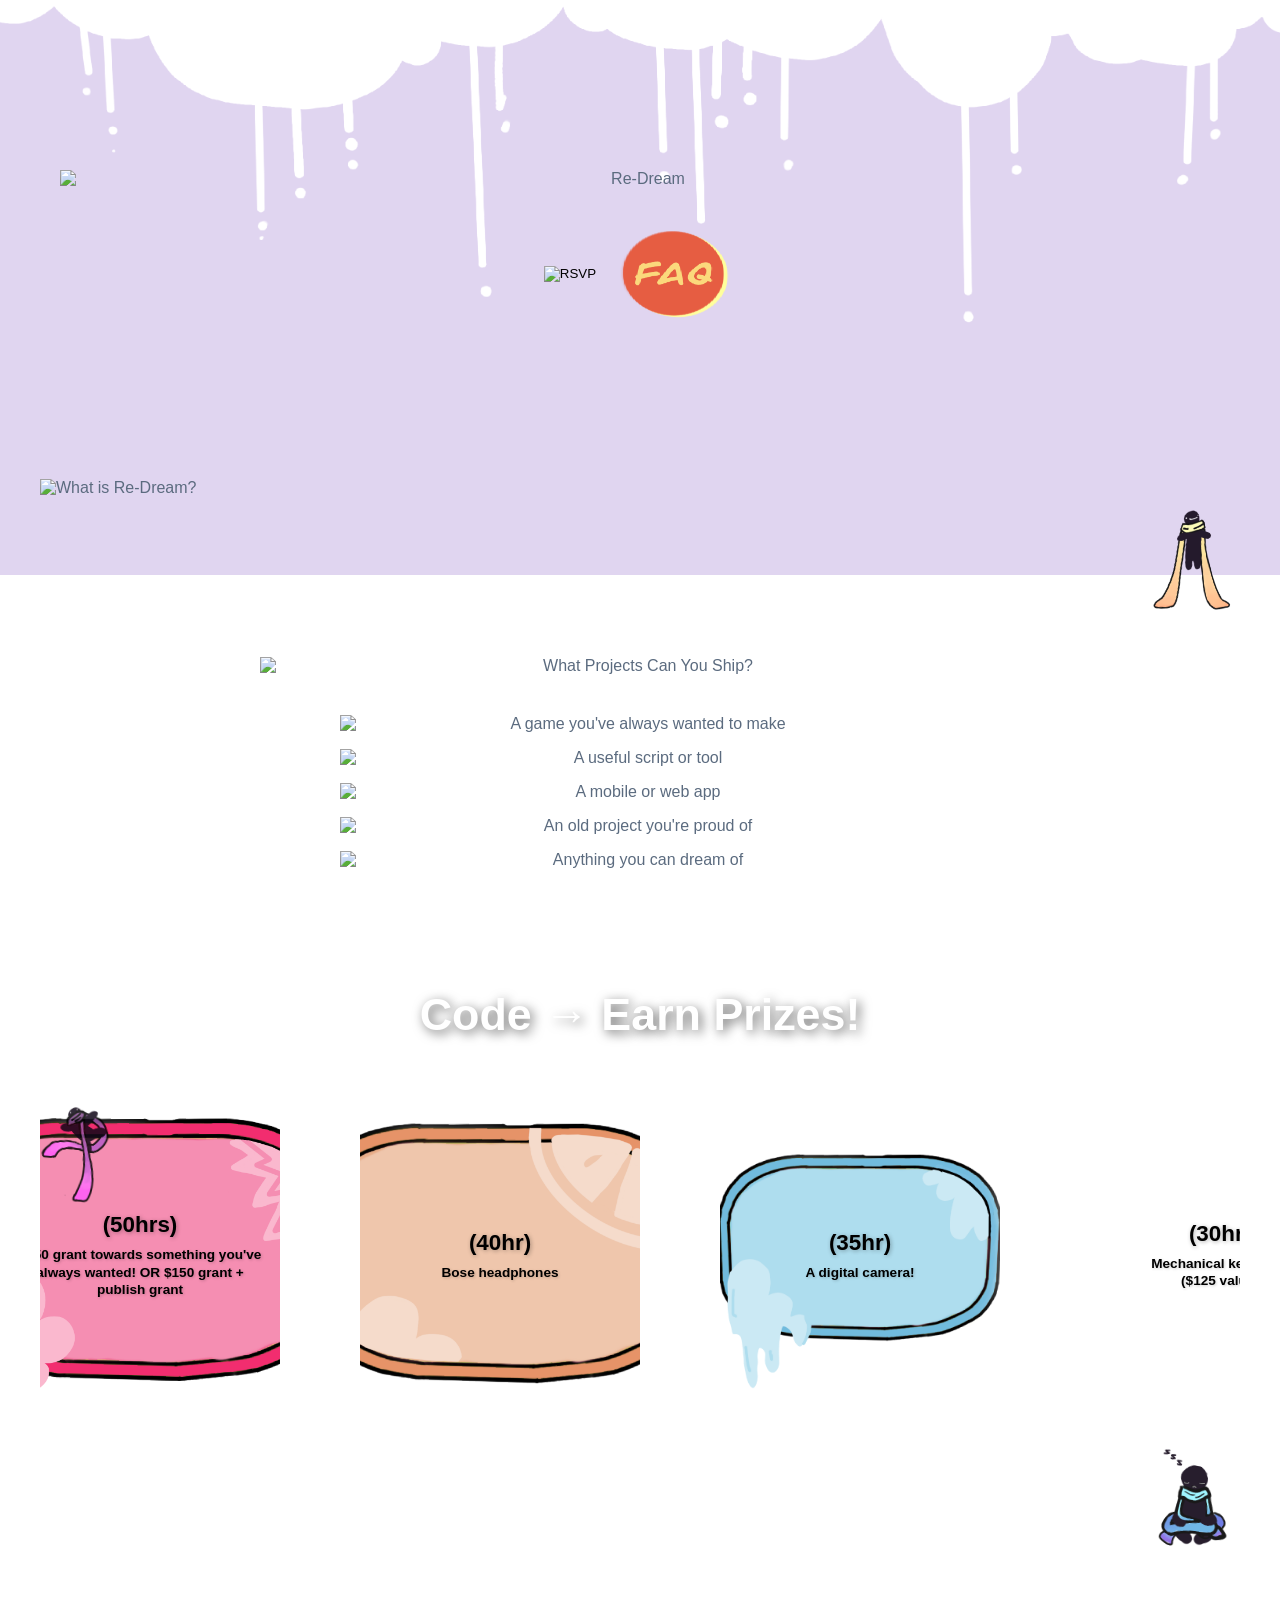
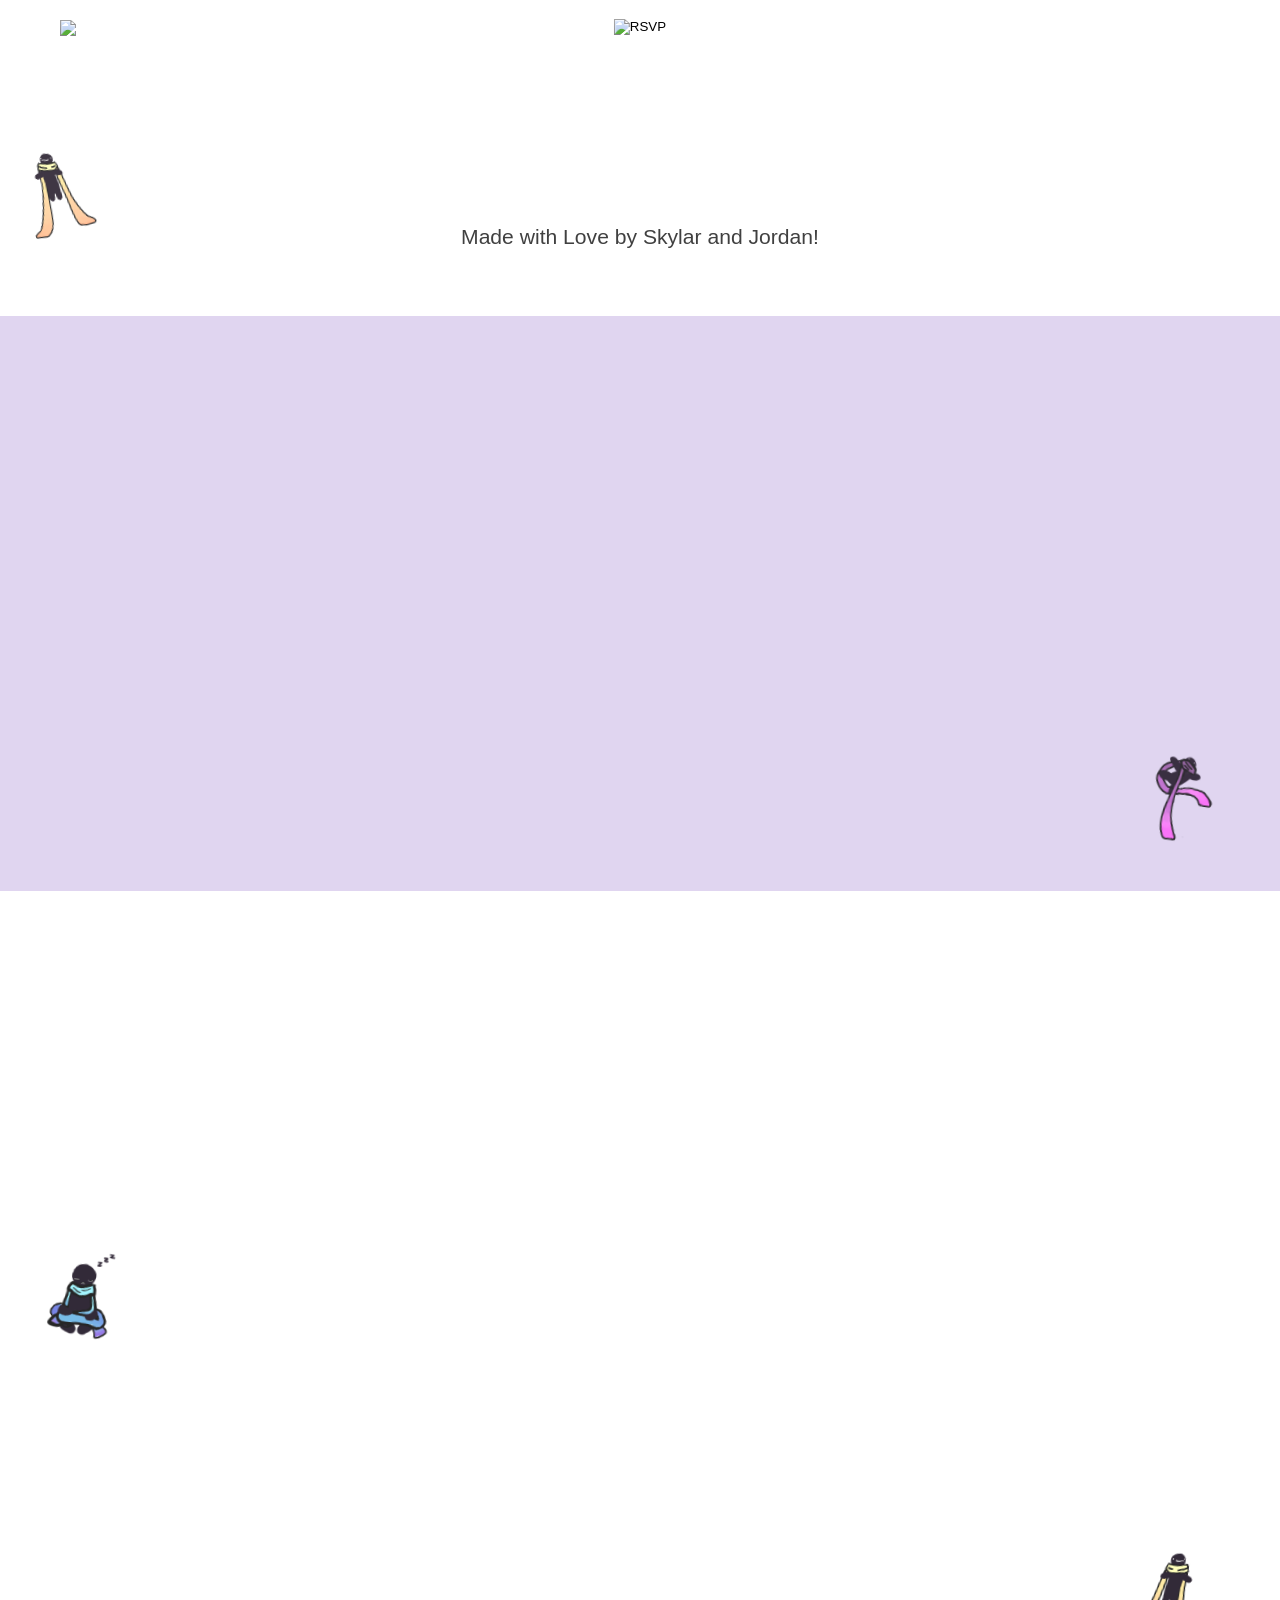
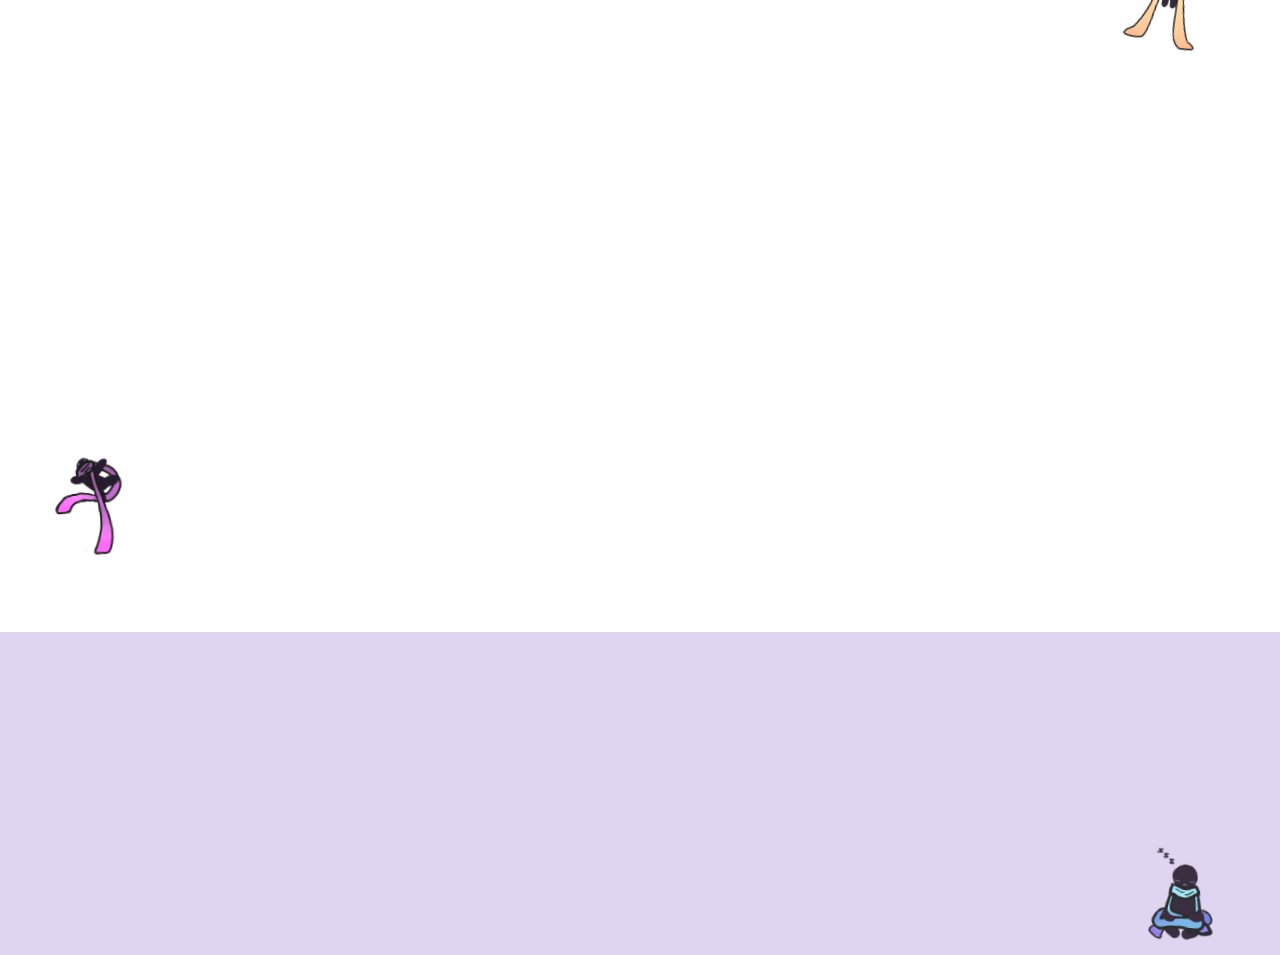
==== index.html @ 651f2287 "final changes" ====
<!DOCTYPE html>
<html lang="en">
<head>
    <meta charset="UTF-8">
    <meta name="viewport" content="width=device-width, initial-scale=1.0">
    <title>Re-Dream - Ship Your Passion Projects</title>
    <link rel="stylesheet" href="style.css">
</head>
<body>
    <!-- Header -->
    <header class="top-header">
        <div class="header-content">
        </div>
    </header>

    <div class="content">
        <!-- Decorative Bobs -->
        <img src="bob1.png" alt="" class="bob-decoration bob-1a">
        <img src="bob1.png" alt="" class="bob-decoration bob-1b">
        <img src="bob1.png" alt="" class="bob-decoration bob-1c">
        <img src="bob2.png" alt="" class="bob-decoration bob-2a">
        <img src="bob2.png" alt="" class="bob-decoration bob-2b">
        <img src="bob2.png" alt="" class="bob-decoration bob-2c">
        <img src="bob3.png" alt="" class="bob-decoration bob-3a">
        <img src="bob3.png" alt="" class="bob-decoration bob-3b">
        <img src="bob3.png" alt="" class="bob-decoration bob-3c">
        <!-- Hero Section -->
        <section class="hero">
            <img src="Logo.png" alt="Re-Dream" class="hero-logo reveal">
            <div class="button-group reveal reveal-delay-2">
                <button class="img-btn rsvp-button"><img src="RSVP.png" alt="RSVP"></button>
                <button class="img-btn faq-button"><img src="faq.png" alt="FAQ"></button>
            </div>
        </section>


        
        <!-- About Section -->
        <section class="about">
            <img src="hourMsg.png" alt="What is Re-Dream?" class="hour-msg reveal">
        </section>
        
        <!-- Projects Section -->
        <section class="projects-section">
            <img src="shipMsg.png" alt="What Projects Can You Ship?" class="ship-msg reveal">
            <div class="projects-buttons">
                <img src="button1.png" alt="A game you've always wanted to make" class="project-btn reveal reveal-delay-1">
                <img src="button2.png" alt="A useful script or tool" class="project-btn reveal reveal-delay-2">
                <img src="button4.png" alt="A mobile or web app" class="project-btn reveal reveal-delay-3">
                <img src="button3.png" alt="An old project you're proud of" class="project-btn reveal reveal-delay-4">
                <img src="button5.png" alt="Anything you can dream of" class="project-btn reveal reveal-delay-5">
            </div>
        </section>
        
        <!-- Scrolling Rewards Section with Background -->
        <section class="rewards-scroll-section">
            <h2 class="rewards-title reveal">Code → Earn Prizes!</h2>
            <div class="scrolling-marquee">
                <div class="marquee-track">
                    <!-- var1 - Purple/Blue -->
                    <div class="cloud-item var1">
                        <img src="var 1.png" alt="Prize" class="prize-image">
                        <div class="cloud-container">
                            <h4>(50hrs)</h4>
                            <p>$250 grant towards something you've always wanted! OR $150 grant + publish grant</p>
                        </div>
                    </div>
                    <!-- var2 - Pink -->
                    <div class="cloud-item var2">
                        <img src="var 2.png" alt="Prize" class="prize-image">
                        <div class="cloud-container">
                            <h4>(40hr)</h4>
                            <p>Bose headphones</p>
                        </div>
                    </div>
                    <!-- var3 - Orange/Yellow -->
                    <div class="cloud-item var3">
                        <img src="var 3.png" alt="Prize" class="prize-image">
                        <div class="cloud-container">
                            <h4>(35hr)</h4>
                            <p>A digital camera!</p>
                        </div>
                    </div>
                    <!-- var1 -->
                    <div class="cloud-item var4">
                        <img src="var 1.png" alt="Prize" class="prize-image">
                        <div class="cloud-container">
                            <h4>(30hr)</h4>
                            <p>Mechanical keyboard<br>($125 value)</p>
                        </div>
                    </div>
                    <!-- var2 -->
                    <div class="cloud-item var1">
                        <img src="var 2.png" alt="Prize" class="prize-image">
                        <div class="cloud-container">
                            <h4>(30hr)</h4>
                            <p>Large microphone</p>
                        </div>
                    </div>
                    <!-- var3 -->
                    <div class="cloud-item var2">
                        <img src="var 3.png" alt="Prize" class="prize-image">
                        <div class="cloud-container">
                            <h4>(25hrs)</h4>
                            <p>Publish grant OR<br>$100 grant</p>
                        </div>
                    </div>
                    <!-- var1 -->
                    <div class="cloud-item var3">
                        <img src="var 1.png" alt="Prize" class="prize-image">
                        <div class="cloud-container">
                            <h4>(15hr)</h4>
                            <p>Nothing CMF earbuds</p>
                        </div>
                    </div>
                    <!-- var2 -->
                    <div class="cloud-item var4">
                        <img src="var 2.png" alt="Prize" class="prize-image">
                        <div class="cloud-container">
                            <h4>(10hrs)</h4>
                            <p>Hidden microphones</p>
                        </div>
                    </div>
                    <!-- var3 -->
                    <div class="cloud-item var1">
                        <img src="var 3.png" alt="Prize" class="prize-image">
                        <div class="cloud-container">
                            <h4>(10hrs)</h4>
                            <p>Blahaj!</p>
                        </div>
                    </div>
                    <!-- var1 -->
                    <div class="cloud-item var2">
                        <img src="var 1.png" alt="Prize" class="prize-image">
                        <div class="cloud-container">
                            <h4>(5hrs)</h4>
                            <p>Domain to host<br>your project</p>
                        </div>
                    </div>
                    <!-- var2 -->
                    <div class="cloud-item var3">
                        <img src="var 2.png" alt="Prize" class="prize-image">
                        <div class="cloud-container">
                            <h4>(2hrs)</h4>
                            <p>A sticker sheet!</p>
                        </div>
                    </div>

                    <!-- Repetition for seamless loop -->
                    <div class="cloud-item var1">
                        <img src="var 1.png" alt="Prize" class="prize-image">
                        <div class="cloud-container">
                            <h4>(50hrs)</h4>
                            <p>$250 grant towards something you've always wanted! OR $150 grant + publish grant</p>
                        </div>
                    </div>
                    <div class="cloud-item var2">
                        <img src="var 2.png" alt="Prize" class="prize-image">
                        <div class="cloud-container">
                            <h4>(40hr)</h4>
                            <p>Bose headphones</p>
                        </div>
                    </div>
                    <div class="cloud-item var3">
                        <img src="var 3.png" alt="Prize" class="prize-image">
                        <div class="cloud-container">
                            <h4>(35hr)</h4>
                            <p>A digital camera!</p>
                        </div>
                    </div>
                    <div class="cloud-item var4">
                        <img src="var 1.png" alt="Prize" class="prize-image">
                        <div class="cloud-container">
                            <h4>(30hr)</h4>
                            <p>Mechanical keyboard<br>($125 value)</p>
                        </div>
                    </div>
                    <div class="cloud-item var1">
                        <img src="var 2.png" alt="Prize" class="prize-image">
                        <div class="cloud-container">
                            <h4>(30hr)</h4>
                            <p>Large microphone</p>
                        </div>
                    </div>
                    <div class="cloud-item var2">
                        <img src="var 3.png" alt="Prize" class="prize-image">
                        <div class="cloud-container">
                            <h4>(25hrs)</h4>
                            <p>Publish grant OR<br>$100 grant</p>
                        </div>
                    </div>
                    <div class="cloud-item var3">
                        <img src="var 1.png" alt="Prize" class="prize-image">
                        <div class="cloud-container">
                            <h4>(15hr)</h4>
                            <p>Nothing CMF earbuds</p>
                        </div>
                    </div>
                    <div class="cloud-item var4">
                        <img src="var 2.png" alt="Prize" class="prize-image">
                        <div class="cloud-container">
                            <h4>(10hrs)</h4>
                            <p>Hidden microphones</p>
                        </div>
                    </div>
                    <div class="cloud-item var1">
                        <img src="var 3.png" alt="Prize" class="prize-image">
                        <div class="cloud-container">
                            <h4>(10hrs)</h4>
                            <p>Blahaj!</p>
                        </div>
                    </div>
                    <div class="cloud-item var2">
                        <img src="var 1.png" alt="Prize" class="prize-image">
                        <div class="cloud-container">
                            <h4>(5hrs)</h4>
                            <p>Domain to host<br>your project</p>
                        </div>
                    </div>
                    <div class="cloud-item var3">
                        <img src="var 2.png" alt="Prize" class="prize-image">
                        <div class="cloud-container">
                            <h4>(2hrs)</h4>
                            <p>A sticker sheet!</p>
                        </div>
                    </div>
                </div>
            </div>
        </section>
        
        <!-- CTA Section -->
        <section class="cta">
            <div class="cta-wrapper reveal">
                <img src="CTA.png" alt="Call to Action" class="cta-image">
                <button class="img-btn cta-rsvp-button"><img src="RSVP.png" alt="RSVP"></button>
            </div>
        </section>
    </div>
    <footer class="reveal">
        <p>Made with Love by Skylar and Jordan! </p>
    </footer>
<script>
    // Scroll reveal
    const observer = new IntersectionObserver((entries) => {
        entries.forEach(entry => {
            if (entry.isIntersecting) {
                entry.target.classList.add('visible');
                observer.unobserve(entry.target);
            }
        });
    }, { threshold: 0.15 });

    document.querySelectorAll('.reveal').forEach(el => observer.observe(el));
</script>
</body>
</html></content>
---- style.css ----
* {
    margin: 0;
    padding: 0;
    box-sizing: border-box;
}

body {
    font-family: 'Segoe UI', Tahoma, Geneva, Verdana, sans-serif;
    color: #5b6b7f;
    overflow-x: hidden;
    background: linear-gradient(to bottom, rgba(224, 213, 240, 1) 0%, rgba(224, 213, 240, 1) 30%, transparent 00%), url('bgg.png');
    background-size: 30% auto, cover;
    background-position: top, center;
    background-attachment: scroll, scroll;
    background-blend-mode: multiply;
}

/* Diamond pattern background */
@keyframes scrollTopRight {
    0% {
        background-position: 0 0;
    }
    100% {
        background-position: 70px -70px;
    }
}

body::before {
    content: '';
    position: fixed;
    top: 0;
    left: 0;
    right: 0;
    bottom: 0;
    background-size: 70px 70px;
    background-position: 0 0;
    animation: scrollTopRight 8s linear infinite;
    pointer-events: none;
    z-index: 0;
}

.content {
    position: relative;
    z-index: 1;
}

/* Hero Section */
.hero {
    text-align: center;
    padding: 80px 20px 60px;
    margin-top: 160px;
}

.hero h1 {
    font-size: 4em;
    font-weight: 900;
    background: linear-gradient(135deg, #667eea 0%, #764ba2 100%);
    -webkit-background-clip: text;
    -webkit-text-fill-color: transparent;
    background-clip: text;
    margin-bottom: 0px;
    text-transform: uppercase;
    letter-spacing: 2px;
}

.tagline {
    font-size: 2em;
    color: #667eea;
    margin-bottom: 30px;
    font-weight: 700;
}

/* Hero Logo */
.hero-logo {
    max-width: 1200px;
    width: 100%;
    height: auto;
    display: block;
    margin: 0 auto 40px auto;
}

/* Button Styles */
.button-group {
    display: flex;
    gap: 20px;
    justify-content: center;
    margin: 40px 0;
    flex-wrap: wrap;
}

.btn {
    padding: 18px 40px;
    font-size: 1.3em;
    font-weight: bold;
    border: none;
    border-radius: 30px;
    cursor: pointer;
    box-shadow: 0 8px 20px rgba(0, 0, 0, 0.15);
    transition: all 0.3s ease;
    text-decoration: none;
    display: inline-block;
    white-space: nowrap;
}

.btn-primary {
    background: linear-gradient(135deg, #667eea 0%, #764ba2 100%);
    color: white;
}

.btn-primary:hover {
    transform: translateY(-3px);
    box-shadow: 0 12px 30px rgba(102, 126, 234, 0.4);
}

.btn-secondary {
    background: linear-gradient(135deg, #f093fb 0%, #f5576c 100%);
    color: white;
}

.btn-secondary:hover {
    transform: translateY(-5px) scale(1.06);
    box-shadow: 0 12px 30px rgba(245, 87, 108, 0.4);
}

.btn:active {
    transform: translateY(0px) scale(0.97);
}

/* Scroll reveal */
.reveal {
    opacity: 0;
    transform: translateY(30px);
    transition: opacity 0.6s ease, transform 0.6s ease;
}

.reveal.visible {
    opacity: 1;
    transform: translateY(0);
}

/* Stagger delays for grouped elements */
.reveal-delay-1 { transition-delay: 0.1s; }
.reveal-delay-2 { transition-delay: 0.2s; }
.reveal-delay-3 { transition-delay: 0.3s; }
.reveal-delay-4 { transition-delay: 0.4s; }
.reveal-delay-5 { transition-delay: 0.5s; }


.img-btn {
    background: none;
    border: none;
    padding: 0;
    cursor: pointer;
    display: inline-block;
    transition: transform 0.2s ease, filter 0.2s ease;
}

.img-btn img {
    display: block;
    height: auto;
}

.rsvp-button:active, .faq-button:active {
    transform: scale(0.97);
    filter: none;
}

.cta-rsvp-button:active {
    transform: translateX(-50%) scale(0.97);
    filter: none;
}

.rsvp-button {
    max-width: 250px;
}

.rsvp-button img {
    max-width: 250px;
}

.rsvp-button:hover {
    transform: translateY(-5px) scale(1.06);
    filter: drop-shadow(0 8px 16px rgba(102, 126, 234, 0.5));
}

.faq-button {
    max-width: 120px;
}

.faq-button img {
    max-width: 120px;
}

.faq-button:hover {
    transform: translateY(-5px) scale(1.06);
    filter: drop-shadow(0 8px 16px rgba(245, 87, 108, 0.5));
}

/* Section Styles */
section {
    padding: 80px 20px;
    max-width: 1200px;
    margin: 0 auto;
}

h2 {
    font-size: 2.5em;
    text-align: center;
    margin-bottom: 50px;
    color: #667eea;
    font-weight: 900;
}

p {
    font-size: 1.1em;
    line-height: 1.8;
    margin-bottom: 20px;
    text-align: center;
}

/* About Section */
.about {
    
    max-width: 1600px;
    width: 100%;
    height: auto;
    display: block;
    margin: 0 auto 40px auto;
    padding: 60px 40px;
}

.hour-msg {
    max-width: 2000px;
    width: 100%;
    height: auto;
    display: block;
    margin: 0 auto;
}

/* Cards Container */
.cards-container {
    display: grid;
    grid-template-columns: repeat(auto-fit, minmax(250px, 1fr));
    gap: 30px;
    margin-top: 50px;
}

.card {
    background: white;
    border-radius: 30px;
    padding: 30px;
    text-align: center;
    box-shadow: 0 8px 20px rgba(0, 0, 0, 0.1);
    transition: all 0.3s ease;
    border: 3px solid transparent;
}

.card:hover {
    transform: translateY(-10px);
    box-shadow: 0 15px 40px rgba(0, 0, 0, 0.15);
}

.card.blue {
    border-color: #667eea;
    background: linear-gradient(135deg, rgba(102, 126, 234, 0.1) 0%, rgba(118, 75, 162, 0.1) 100%);
}

.card.pink {
    border-color: #f5576c;
    background: linear-gradient(135deg, rgba(240, 147, 251, 0.1) 0%, rgba(245, 87, 108, 0.1) 100%);
}

.card.yellow {
    border-color: #ffa502;
    background: linear-gradient(135deg, rgba(255, 165, 2, 0.1) 0%, rgba(255, 200, 100, 0.1) 100%);
}

.card h3 {
    font-size: 1.5em;
    margin-bottom: 15px;
    color: #5b6b7f;
    font-weight: 700;
}

.card p {
    font-size: 1em;
    color: #7a8694;
}

/* Projects Section */
.projects-section {
    text-align: center;
    padding: 60px 20px;
    max-width: 800px;
    margin: 0 auto;
}

.ship-msg {
    max-width: 800px;
    width: 100%;
    height: auto;
    display: block;
    margin: 0 auto 40px auto;
}

.projects-buttons {
    display: flex;
    flex-direction: column;
    align-items: center;
    gap: 16px;
}

.project-btn {
    max-width: 600px;
    width: 90%;
    height: auto;
    display: block;
    cursor: pointer;
    transition: transform 0.2s ease, filter 0.2s ease;
}

.project-btn:hover {
    transform: translateY(-4px) scale(1.03);
    filter: drop-shadow(0 6px 14px rgba(102, 126, 234, 0.35));
}

.project-btn:active {
    transform: scale(0.97);
    filter: none;
}

/* Features Section */
.features {
    background: linear-gradient(135deg, #e0d5f0 0%, #f5e6d3 100%);
}

.feature-list {
    text-align: center;
}

.feature-list ul {
    list-style: none;
    font-size: 1.1em;
}

.feature-list li {
    background: white;
    margin: 15px auto;
    padding: 20px 30px;
    border-radius: 20px;
    max-width: 500px;
    box-shadow: 0 4px 15px rgba(0, 0, 0, 0.08);
    border-left: 5px solid #667eea;
}

/* Header */
.top-header {
    position: static;
    background: url('header.png');
    background-size: cover;
    background-position: center bottom 50%;
    padding: 175px 0;
}

.header-content {
    max-width: 1200px;
    margin: 0 auto;
    padding: 0 20px;
}

.top-header .logo {
    font-size: 1.8em;
    font-weight: 900;
    color: white;
    margin: 0;
    letter-spacing: 2px;
    text-shadow: 2px 2px 8px rgba(0, 0, 0, 0.5);
}

/* Hero Section - adjusted for fixed header */
.hero {
    margin-top: -200px;
    padding: 20px 20px 60px;
}

/* Scrolling Rewards Section */
.rewards-scroll-section {
    padding: 60px 0;
    background: transparent;
    overflow: hidden;
    position: relative;
}

.rewards-title {
    font-size: 2.8em;
    text-align: center;
    margin-bottom: 50px;
    margin-left: 20px;
    margin-right: 20px;
    color: white;
    font-weight: 900;
    text-shadow: 3px 3px 12px rgba(0, 0, 0, 0.6);
}

.rewards-scroll-section::before {
    display: none;
}

.scrolling-marquee {
    position: relative;
    z-index: 1;
    overflow: hidden;
    width: 100vw;
    margin-left: calc(-50vw + 50%);
    padding: 0;
}

.marquee-track {
    display: flex;
    gap: 0;
    animation: scroll-left 40s linear infinite;
    white-space: nowrap;
    padding: 20px 0;
    width: max-content;
}

@keyframes scroll-left {
    0% {
        transform: translateX(0);
    }
    100% {
        transform: translateX(-50%);
    }
}

.cloud-item {
    display: inline-flex;
    align-items: center;
    justify-content: center;
    width: 280px;
    min-width: 280px;
    max-width: 280px;
    height: 290px;
    transition: all 0.3s ease;
    position: relative;
    overflow: visible;
    flex-direction: column;
    margin-right: 80px;
    flex-shrink: 0;
}

.cloud-item:hover {
    transform: translateY(-10px);
}

.cloud-item.var1 {
    background: url('var 1.png');
    background-size: cover;
    background-position: center;
    border: none;
}

.cloud-item.var2 {
    background: url('var 2.png');
    background-size: cover;
    background-position: center;
    border: none;
}

.cloud-item.var3 {
    background: url('var 3.png');
    background-size: cover;
    background-position: center;
    border: none;
}
.cloud-item.var4 {
    background: url('var 4.png');
    background-size: cover;
    background-position: center;
    border: none;
}

.prize-image {
    display: none;
}

.cloud-container {
    text-align: center;
    padding: 10px 15px;
    width: 100%;
    height: 100%;
    display: flex;
    flex-direction: column;
    align-items: center;
    justify-content: center;
    color: black;
    z-index: 2;
    white-space: normal;
    word-wrap: break-word;
    overflow-wrap: break-word;
    background: none;
    border: none;
}

.cloud-container h4 {
    font-size: 1.4em;
    font-weight: 900;
    margin: 0 0 8px 0;
    text-shadow: 1px 1px 4px rgba(0, 0, 0, 0.3);
}

.cloud-container p {
    font-size: 0.85em;
    margin: 0;
    line-height: 1.3;
    font-weight: 600;
    text-shadow: 1px 1px 3px rgba(0, 0, 0, 0.2);
    white-space: normal;
    word-wrap: break-word;
    overflow-wrap: break-word;
}

/* Responsive Cloud Items */
@media (max-width: 768px) {
    .cloud-item {
        min-width: 220px;
        height: 160px;
        gap: 15px;
    }

    .cloud-container h4 {
        font-size: 1.4em;
    }

    .cloud-container p {
        font-size: 0.85em;
    }

    .marquee-track {
        gap: 15px;
    }

    .rewards-title {
        font-size: 2em;
    }
}


.cta-image {
    max-width: 1200px;
    width: 100%;
    height: auto;
    display: block;
    margin: 0 auto;
}

.cta-wrapper {
    position: relative;
    display: inline-block;
    width: 100%;
    max-width: 1200px;
    margin: 0 auto;
}

.cta-rsvp-button {
    position: absolute;
    bottom: 17%;
    left: 50%;
    transform: translateX(-50%);
    max-width: 220px;
    z-index: 2;
}

.cta-rsvp-button img {
    max-width: 220px;
}

.cta-rsvp-button:hover {
    transform: translateX(-50%) translateY(-5px) scale(1.06);
    filter: drop-shadow(0 8px 16px rgba(102, 126, 234, 0.5));
}

.cta {
    color: white;
    text-align: center;
    align-self: center;
    margin: 60px auto;
    max-width: 1200px;
    display: flex;
    justify-content: center;
}

.cta h2 {
    color: white;
    font-size: 2.8em;
}

.cta p {
    color: rgba(255, 255, 255, 0.95);
    font-size: 1.2em;
    margin-bottom: 30px;
}

.cta .btn-primary:hover {
    background: rgba(255, 255, 255, 0.9);
}

/* Footer */
footer {
    text-align: center;
    padding: 40px 20px;
    color: #404040;
    font-size: 1.2em;
}

/* Responsive */
@media (max-width: 768px) {
    .hero h1 {
        font-size: 2.5em;
    }
    
    .tagline {
        font-size: 1.5em;
    }
    
    h2 {
        font-size: 2em;
    }
    
    .button-group {
        flex-direction: column;
        align-items: center;
    }
    
    .btn {
        width: 100%;
        max-width: 300px;
    }
}
/* Decorative Bob characters */
.bob-decoration {
    position: absolute;
    pointer-events: none;
    z-index: 2;
}

/* bob1 - tall wispy pink/purple */
.bob-1a { top: 360px;  right: 4%;  width: 85px;  transform: rotate(-6deg); opacity: 0.9; }
.bob-1b { top: 1600px; left: 2%;   width: 70px;  transform: scaleX(-1) rotate(10deg); opacity: 0.8; }
.bob-1c { top: 3000px; right: 6%;  width: 80px;  transform: rotate(8deg); opacity: 0.85; }

/* bob2 - sleepy meditating */
.bob-2a { top: 950px;  left: 3%;   width: 72px;  transform: rotate(5deg); opacity: 0.85; }
.bob-2b { top: 2200px; right: 5%;  width: 65px;  transform: scaleX(-1) rotate(-8deg); opacity: 0.8; }
.bob-2c { top: 3500px; left: 4%;   width: 75px;  transform: rotate(-4deg); opacity: 0.9; }

/* bob3 - tall standing with long legs */
.bob-3a { top: 1300px; right: 3%;  width: 95px;  transform: scaleX(-1) rotate(-4deg); opacity: 0.9; }
.bob-3b { top: 2700px; left: 3%;   width: 85px;  transform: rotate(6deg); opacity: 0.85; }
.bob-3c { top: 3900px; right: 4%;  width: 90px;  transform: scaleX(-1) rotate(-7deg); opacity: 0.8; }
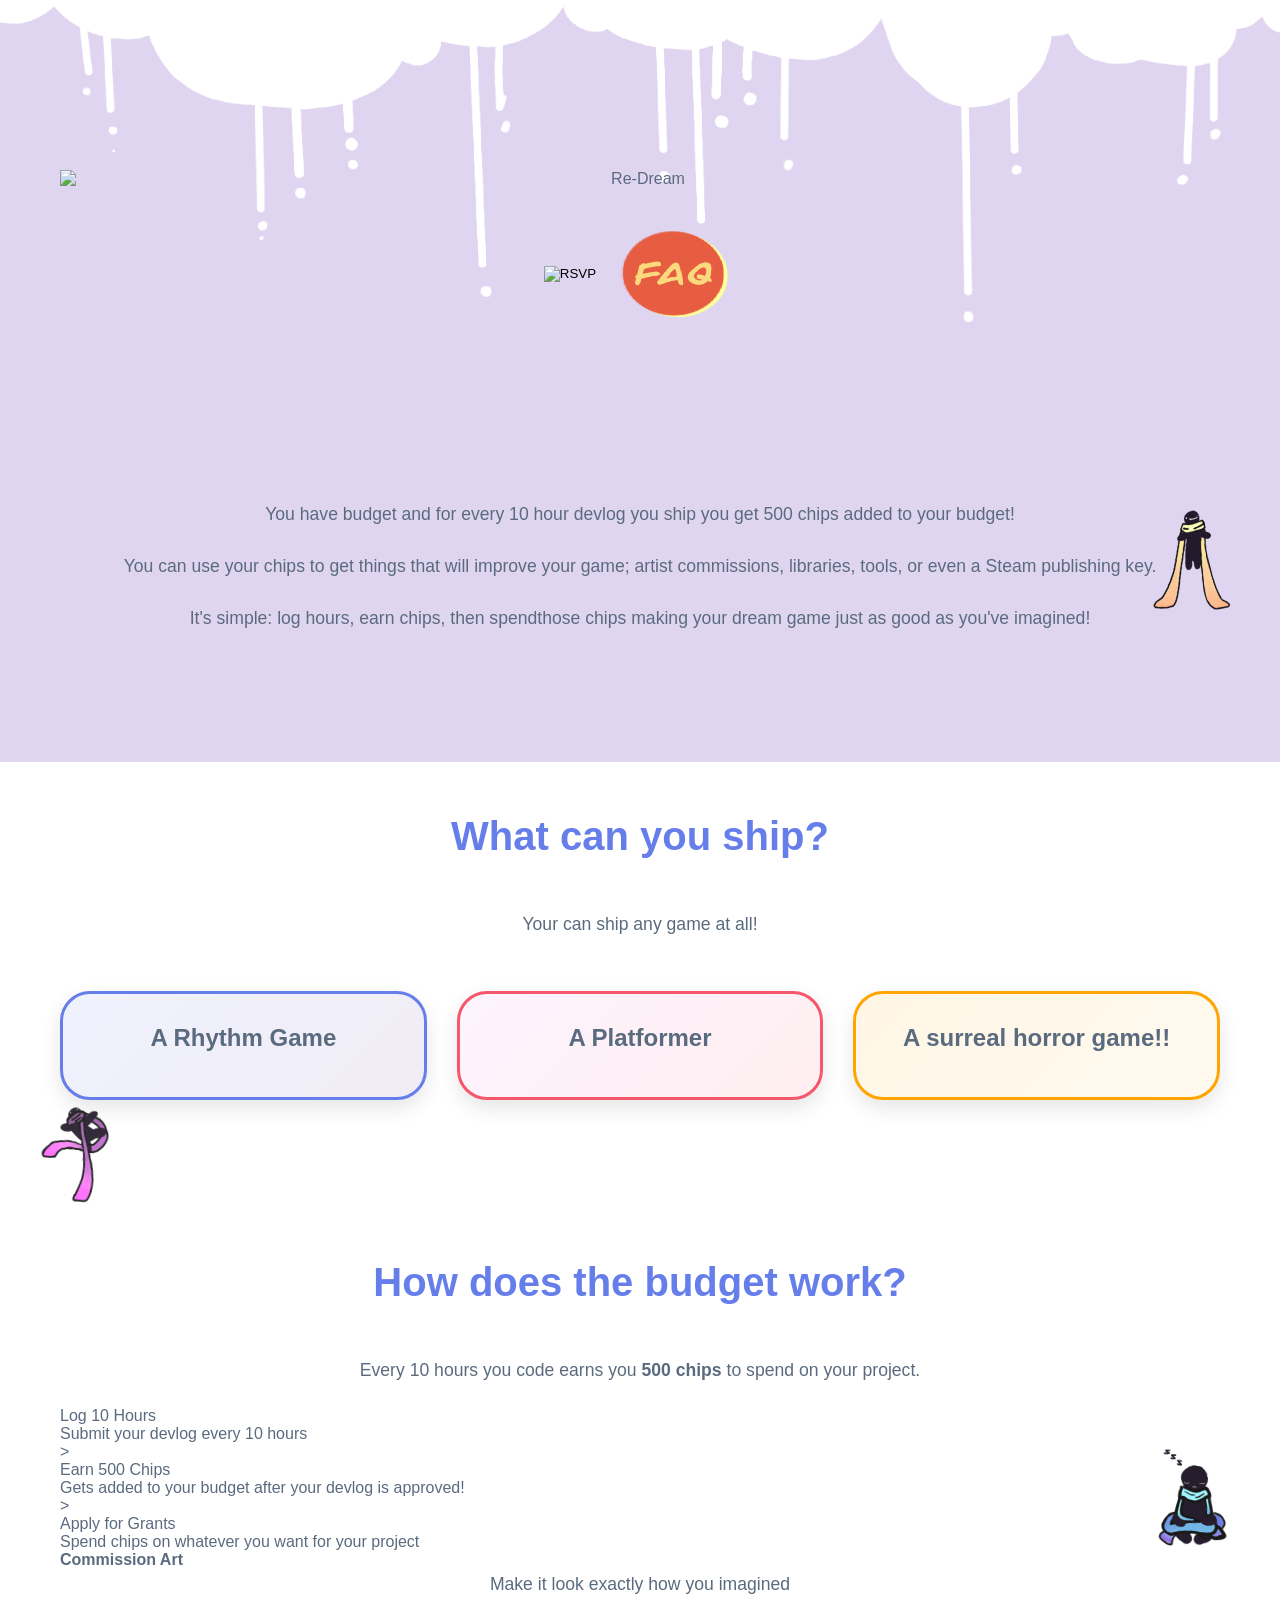
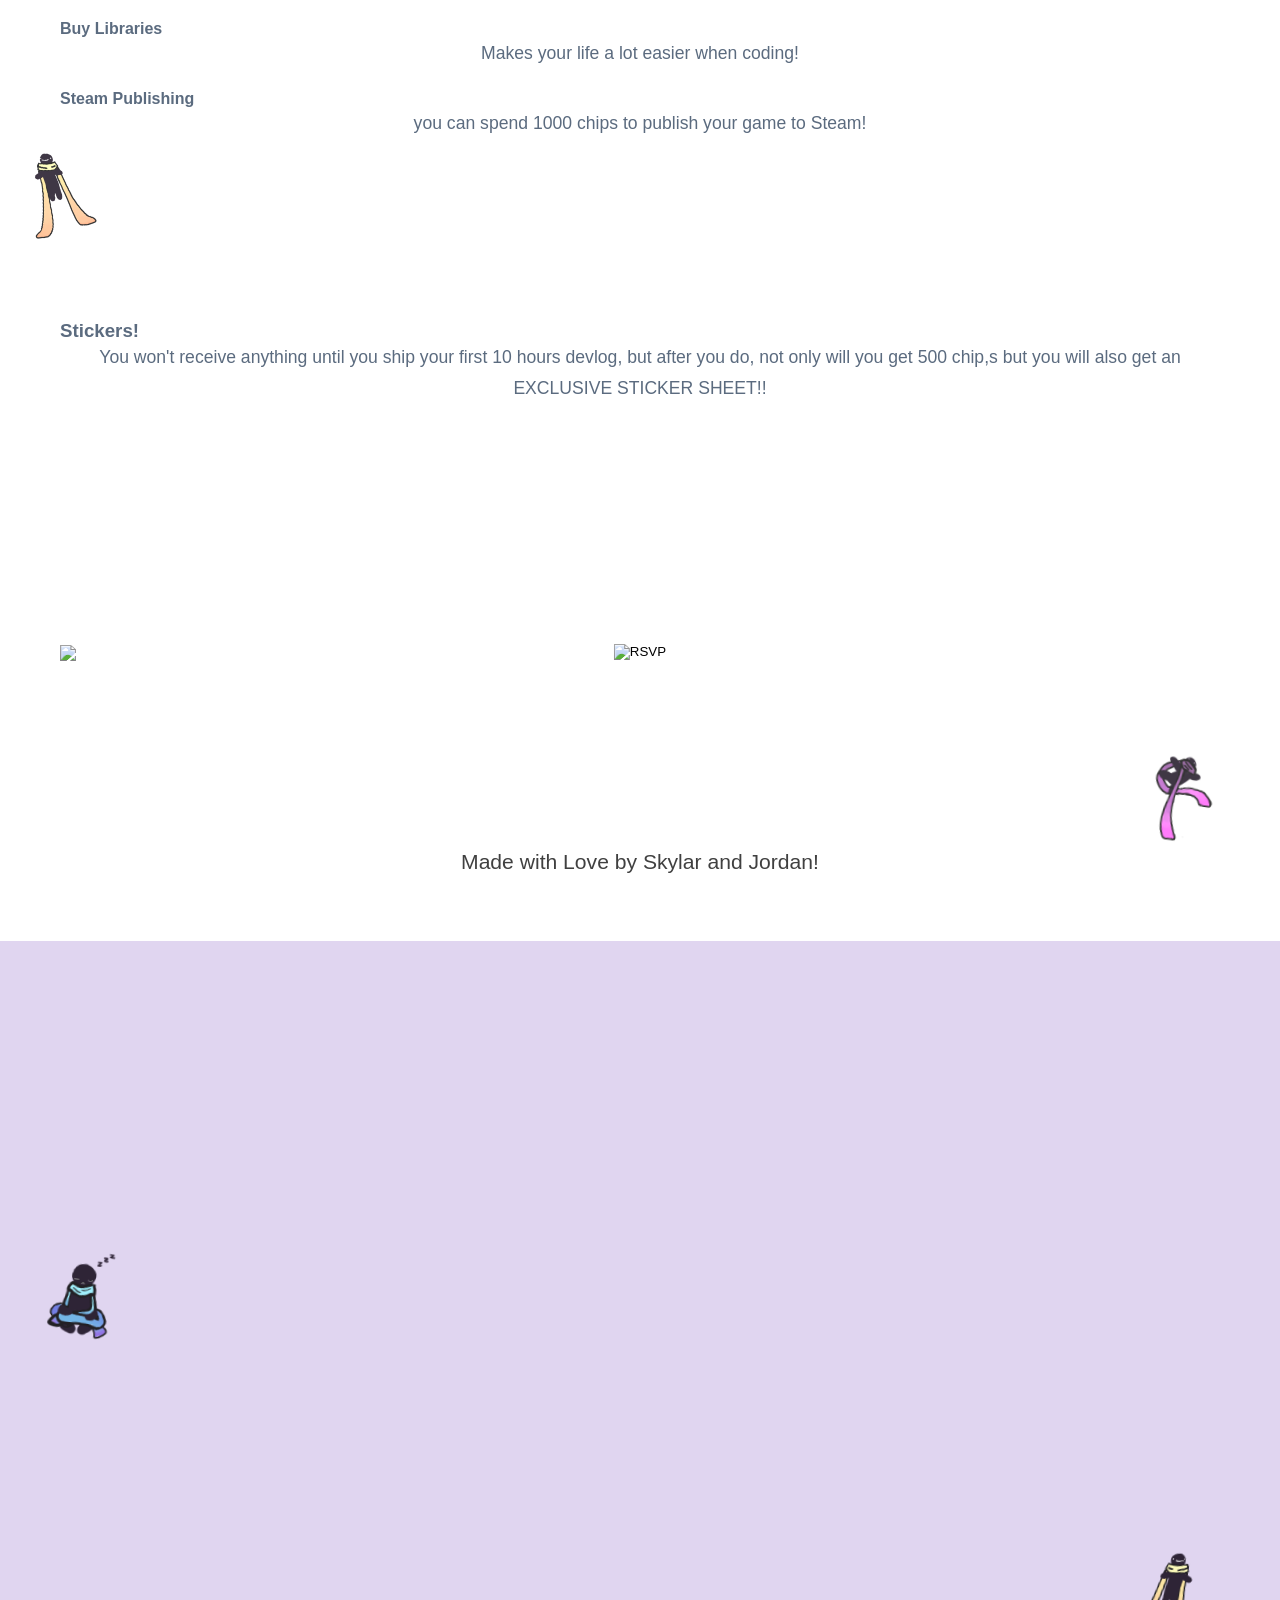
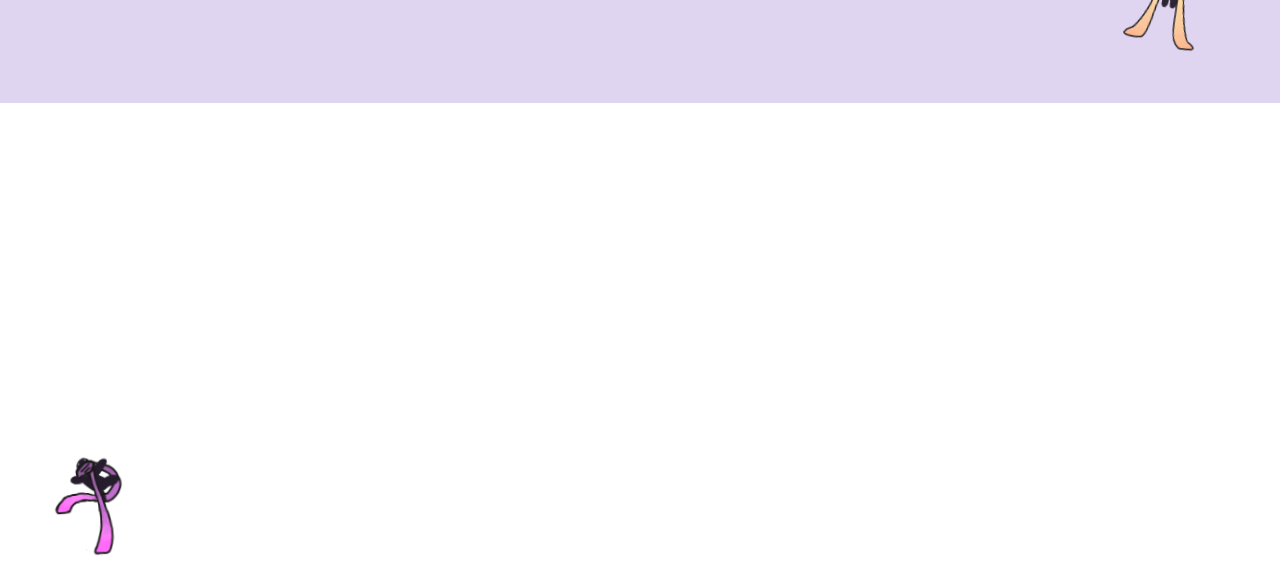
==== commit f814c522: "Wrote instructions and content" ====
--- a/index.html
+++ b/index.html
@@ -3,7 +3,7 @@
 <head>
     <meta charset="UTF-8">
     <meta name="viewport" content="width=device-width, initial-scale=1.0">
-    <title>Re-Dream - Ship Your Passion Projects</title>
+    <title>Re-Dream</title>
     <link rel="stylesheet" href="style.css">
 </head>
 <body>
@@ -23,216 +23,109 @@
         <img src="bob2.png" alt="" class="bob-decoration bob-2c">
         <img src="bob3.png" alt="" class="bob-decoration bob-3a">
         <img src="bob3.png" alt="" class="bob-decoration bob-3b">
-        <img src="bob3.png" alt="" class="bob-decoration bob-3c">
+        <!-- <img src="bob3.png" alt="" class="bob-decoration bob-3c"> -->
         <!-- Hero Section -->
         <section class="hero">
             <img src="Logo.png" alt="Re-Dream" class="hero-logo reveal">
             <div class="button-group reveal reveal-delay-2">
-                <button class="img-btn rsvp-button"><img src="RSVP.png" alt="RSVP"></button>
-                <button class="img-btn faq-button"><img src="faq.png" alt="FAQ"></button>
+                <button class="img-btn rsvp-button"><img src="RSVP.png" alt="RSVP" onclick="alert('To be implemented later!')"></button>
+                <a href="faq.html" class="img-btn faq-button"><img src="faq.png" alt="FAQ"></a>
+            </div>
+        </section>
+       
+        <!--ABOUT SECTION-->
+        <section class="about-section reveal">
+            <div class="about-text-card">
+                <p class="about-intro">You have budget and for every 10 hour devlog you ship you get 500 chips added to your budget!</p>
+                <p>You can use your chips to get things that will improve your game; artist  commissions, libraries, tools, or even a Steam publishing key.</p>
+                <p>It's simple: log hours, earn chips, then spendthose  chips making your dream game just as good as you've imagined!</p>
             </div>
         </section>
 
-
-        
-        <!-- About Section -->
-        <section class="about">
-            <img src="hourMsg.png" alt="What is Re-Dream?" class="hour-msg reveal">
-        </section>
-        
-        <!-- Projects Section -->
-        <section class="projects-section">
-            <img src="shipMsg.png" alt="What Projects Can You Ship?" class="ship-msg reveal">
-            <div class="projects-buttons">
-                <img src="button1.png" alt="A game you've always wanted to make" class="project-btn reveal reveal-delay-1">
-                <img src="button2.png" alt="A useful script or tool" class="project-btn reveal reveal-delay-2">
-                <img src="button4.png" alt="A mobile or web app" class="project-btn reveal reveal-delay-3">
-                <img src="button3.png" alt="An old project you're proud of" class="project-btn reveal reveal-delay-4">
-                <img src="button5.png" alt="Anything you can dream of" class="project-btn reveal reveal-delay-5">
+        <!-- WHAT CAN YOU SHIP -->
+        <section class="ship-section">
+            <h2 class="section-title reveal">What can you ship?</h2>
+            <p class="section-subtitle reveal reveal-delay-1">Your can ship any game at all!</p>
+            <div class="cards-container reveal reveal-delay-2">
+                <div class="card blue">
+                    <div class="card-emoji"></div>
+                    <h3>A Rhythm Game</h3>
+                </div>
+                <div class="card pink">
+                    <div class="card-emoji"></div>
+                    <h3>A Platformer</h3>
+                </div>
+                <div class="card yellow">
+                    <div class="card-emoji"></div>
+                    <h3>A surreal horror game!!</h3>
+                </div>
             </div>
         </section>
-        
-        <!-- Scrolling Rewards Section with Background -->
-        <section class="rewards-scroll-section">
-            <h2 class="rewards-title reveal">Code → Earn Prizes!</h2>
-            <div class="scrolling-marquee">
-                <div class="marquee-track">
-                    <!-- var1 - Purple/Blue -->
-                    <div class="cloud-item var1">
-                        <img src="var 1.png" alt="Prize" class="prize-image">
-                        <div class="cloud-container">
-                            <h4>(50hrs)</h4>
-                            <p>$250 grant towards something you've always wanted! OR $150 grant + publish grant</p>
-                        </div>
+
+        <!-- HOW IT WORKS / CHIPS -->
+        <section class="chips-section">
+            <h2 class="section-title reveal">How does the budget work?</h2>
+            <p class="section-subtitle reveal reveal-delay-1">Every 10 hours you code earns you <strong>500 chips</strong> to spend on your project.</p>
+
+            <div class="chips-flow reveal reveal-delay-2">
+                <div class="chips-step">
+                    <div class="chips-icon"></div>
+                    <div class="chips-label">Log 10 Hours</div>
+                    <div class="chips-desc">Submit your devlog every 10 hours</div>
+                </div>
+                <div class="chips-arrow">></div>
+                <div class="chips-step">
+                    <div class="chips-icon"></div>
+                    <div class="chips-label">Earn 500 Chips</div>
+                    <div class="chips-desc">Gets added to your budget after your devlog is approved!</div>
+                </div>
+                <div class="chips-arrow">></div>
+                <div class="chips-step">
+                    <div class="chips-icon"></div>
+                    <div class="chips-label">Apply for Grants</div>
+                    <div class="chips-desc">Spend chips on whatever you want for your project</div>
+                </div>
+            </div>
+
+            <div class="grants-grid reveal reveal-delay-3">
+                <div class="grant-item">
+                    <span class="grant-icon"></span>
+                    <div class="grant-text">
+                        <strong>Commission Art</strong>
+                        <p>Make it look exactly how you imagined</p>
                     </div>
-                    <!-- var2 - Pink -->
-                    <div class="cloud-item var2">
-                        <img src="var 2.png" alt="Prize" class="prize-image">
-                        <div class="cloud-container">
-                            <h4>(40hr)</h4>
-                            <p>Bose headphones</p>
-                        </div>
+                </div>
+                <div class="grant-item">
+                    <span class="grant-icon"></span>
+                    <div class="grant-text">
+                        <strong>Buy Libraries</strong>
+                        <p>Makes your life a lot easier when coding!</p>
                     </div>
-                    <!-- var3 - Orange/Yellow -->
-                    <div class="cloud-item var3">
-                        <img src="var 3.png" alt="Prize" class="prize-image">
-                        <div class="cloud-container">
-                            <h4>(35hr)</h4>
-                            <p>A digital camera!</p>
-                        </div>
-                    </div>
-                    <!-- var1 -->
-                    <div class="cloud-item var4">
-                        <img src="var 1.png" alt="Prize" class="prize-image">
-                        <div class="cloud-container">
-                            <h4>(30hr)</h4>
-                            <p>Mechanical keyboard<br>($125 value)</p>
-                        </div>
-                    </div>
-                    <!-- var2 -->
-                    <div class="cloud-item var1">
-                        <img src="var 2.png" alt="Prize" class="prize-image">
-                        <div class="cloud-container">
-                            <h4>(30hr)</h4>
-                            <p>Large microphone</p>
-                        </div>
-                    </div>
-                    <!-- var3 -->
-                    <div class="cloud-item var2">
-                        <img src="var 3.png" alt="Prize" class="prize-image">
-                        <div class="cloud-container">
-                            <h4>(25hrs)</h4>
-                            <p>Publish grant OR<br>$100 grant</p>
-                        </div>
-                    </div>
-                    <!-- var1 -->
-                    <div class="cloud-item var3">
-                        <img src="var 1.png" alt="Prize" class="prize-image">
-                        <div class="cloud-container">
-                            <h4>(15hr)</h4>
-                            <p>Nothing CMF earbuds</p>
-                        </div>
-                    </div>
-                    <!-- var2 -->
-                    <div class="cloud-item var4">
-                        <img src="var 2.png" alt="Prize" class="prize-image">
-                        <div class="cloud-container">
-                            <h4>(10hrs)</h4>
-                            <p>Hidden microphones</p>
-                        </div>
-                    </div>
-                    <!-- var3 -->
-                    <div class="cloud-item var1">
-                        <img src="var 3.png" alt="Prize" class="prize-image">
-                        <div class="cloud-container">
-                            <h4>(10hrs)</h4>
-                            <p>Blahaj!</p>
-                        </div>
-                    </div>
-                    <!-- var1 -->
-                    <div class="cloud-item var2">
-                        <img src="var 1.png" alt="Prize" class="prize-image">
-                        <div class="cloud-container">
-                            <h4>(5hrs)</h4>
-                            <p>Domain to host<br>your project</p>
-                        </div>
-                    </div>
-                    <!-- var2 -->
-                    <div class="cloud-item var3">
-                        <img src="var 2.png" alt="Prize" class="prize-image">
-                        <div class="cloud-container">
-                            <h4>(2hrs)</h4>
-                            <p>A sticker sheet!</p>
-                        </div>
-                    </div>
-
-                    <!-- Repetition for seamless loop -->
-                    <div class="cloud-item var1">
-                        <img src="var 1.png" alt="Prize" class="prize-image">
-                        <div class="cloud-container">
-                            <h4>(50hrs)</h4>
-                            <p>$250 grant towards something you've always wanted! OR $150 grant + publish grant</p>
-                        </div>
-                    </div>
-                    <div class="cloud-item var2">
-                        <img src="var 2.png" alt="Prize" class="prize-image">
-                        <div class="cloud-container">
-                            <h4>(40hr)</h4>
-                            <p>Bose headphones</p>
-                        </div>
-                    </div>
-                    <div class="cloud-item var3">
-                        <img src="var 3.png" alt="Prize" class="prize-image">
-                        <div class="cloud-container">
-                            <h4>(35hr)</h4>
-                            <p>A digital camera!</p>
-                        </div>
-                    </div>
-                    <div class="cloud-item var4">
-                        <img src="var 1.png" alt="Prize" class="prize-image">
-                        <div class="cloud-container">
-                            <h4>(30hr)</h4>
-                            <p>Mechanical keyboard<br>($125 value)</p>
-                        </div>
-                    </div>
-                    <div class="cloud-item var1">
-                        <img src="var 2.png" alt="Prize" class="prize-image">
-                        <div class="cloud-container">
-                            <h4>(30hr)</h4>
-                            <p>Large microphone</p>
-                        </div>
-                    </div>
-                    <div class="cloud-item var2">
-                        <img src="var 3.png" alt="Prize" class="prize-image">
-                        <div class="cloud-container">
-                            <h4>(25hrs)</h4>
-                            <p>Publish grant OR<br>$100 grant</p>
-                        </div>
-                    </div>
-                    <div class="cloud-item var3">
-                        <img src="var 1.png" alt="Prize" class="prize-image">
-                        <div class="cloud-container">
-                            <h4>(15hr)</h4>
-                            <p>Nothing CMF earbuds</p>
-                        </div>
-                    </div>
-                    <div class="cloud-item var4">
-                        <img src="var 2.png" alt="Prize" class="prize-image">
-                        <div class="cloud-container">
-                            <h4>(10hrs)</h4>
-                            <p>Hidden microphones</p>
-                        </div>
-                    </div>
-                    <div class="cloud-item var1">
-                        <img src="var 3.png" alt="Prize" class="prize-image">
-                        <div class="cloud-container">
-                            <h4>(10hrs)</h4>
-                            <p>Blahaj!</p>
-                        </div>
-                    </div>
-                    <div class="cloud-item var2">
-                        <img src="var 1.png" alt="Prize" class="prize-image">
-                        <div class="cloud-container">
-                            <h4>(5hrs)</h4>
-                            <p>Domain to host<br>your project</p>
-                        </div>
-                    </div>
-                    <div class="cloud-item var3">
-                        <img src="var 2.png" alt="Prize" class="prize-image">
-                        <div class="cloud-container">
-                            <h4>(2hrs)</h4>
-                            <p>A sticker sheet!</p>
-                        </div>
+                </div>
+                <div class="grant-item steam-item">
+                    <span class="grant-icon"></span>
+                    <div class="grant-text">
+                        <strong>Steam Publishing</strong>
+                        <p>you can spend 1000 chips to publish your game to Steam!</p>
                     </div>
                 </div>
             </div>
         </section>
-        
+
+        <!-- STICKERS BONUS -->
+        <section class="stickers-section reveal">
+            <div class="stickers-card">
+                <div class="stickers-emoji"></div>
+                <h3>Stickers!</h3>
+                <p>You won't receive anything until you ship your first 10 hours devlog, but after you do, not only will you get 500 chip,s but you will also get an EXCLUSIVE STICKER SHEET!!</p>
+            </div>
+        </section>
+
         <!-- CTA Section -->
         <section class="cta">
             <div class="cta-wrapper reveal">
                 <img src="CTA.png" alt="Call to Action" class="cta-image">
-                <button class="img-btn cta-rsvp-button"><img src="RSVP.png" alt="RSVP"></button>
+                <button class="img-btn cta-rsvp-button"><img src="RSVP.png" alt="RSVP" onclick="alert('To be implemented later!')"></button>
             </div>
         </section>
     </div>
@@ -253,4 +146,4 @@
     document.querySelectorAll('.reveal').forEach(el => observer.observe(el));
 </script>
 </body>
-</html></content>+</html>
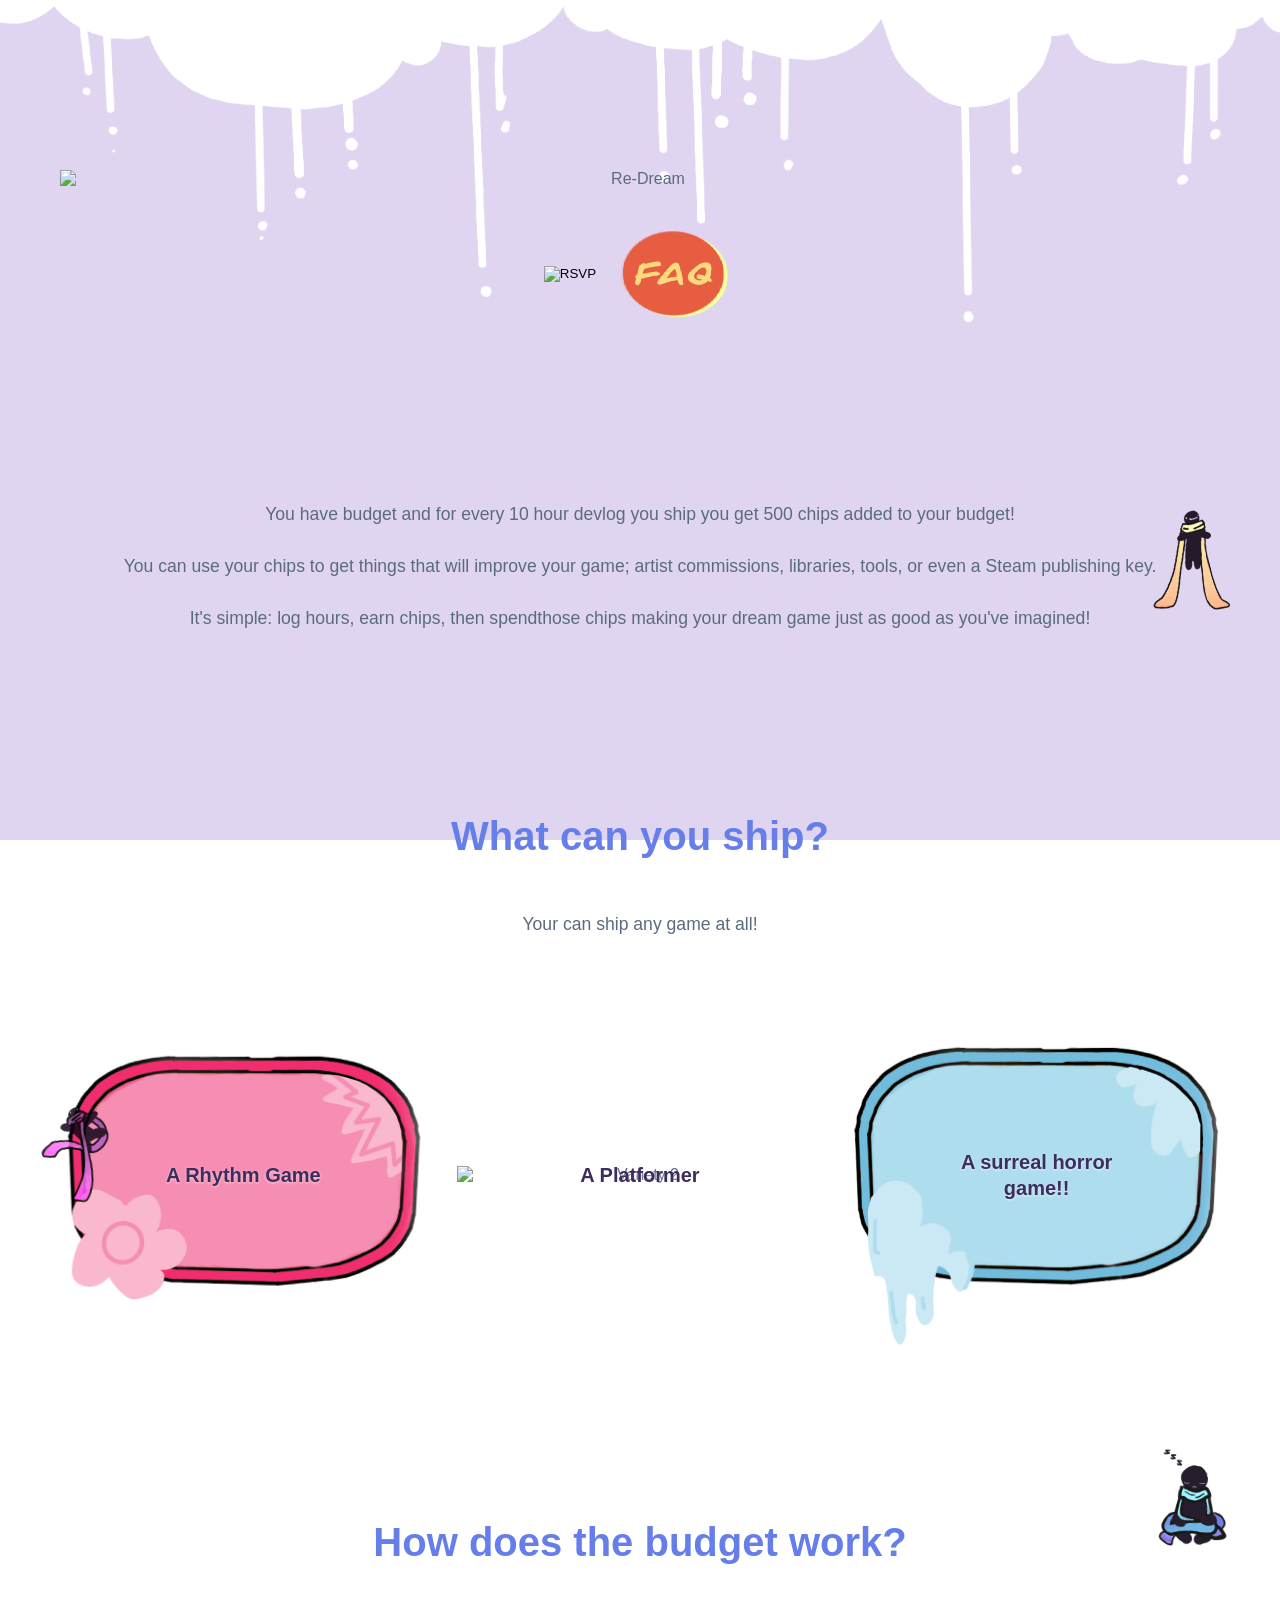
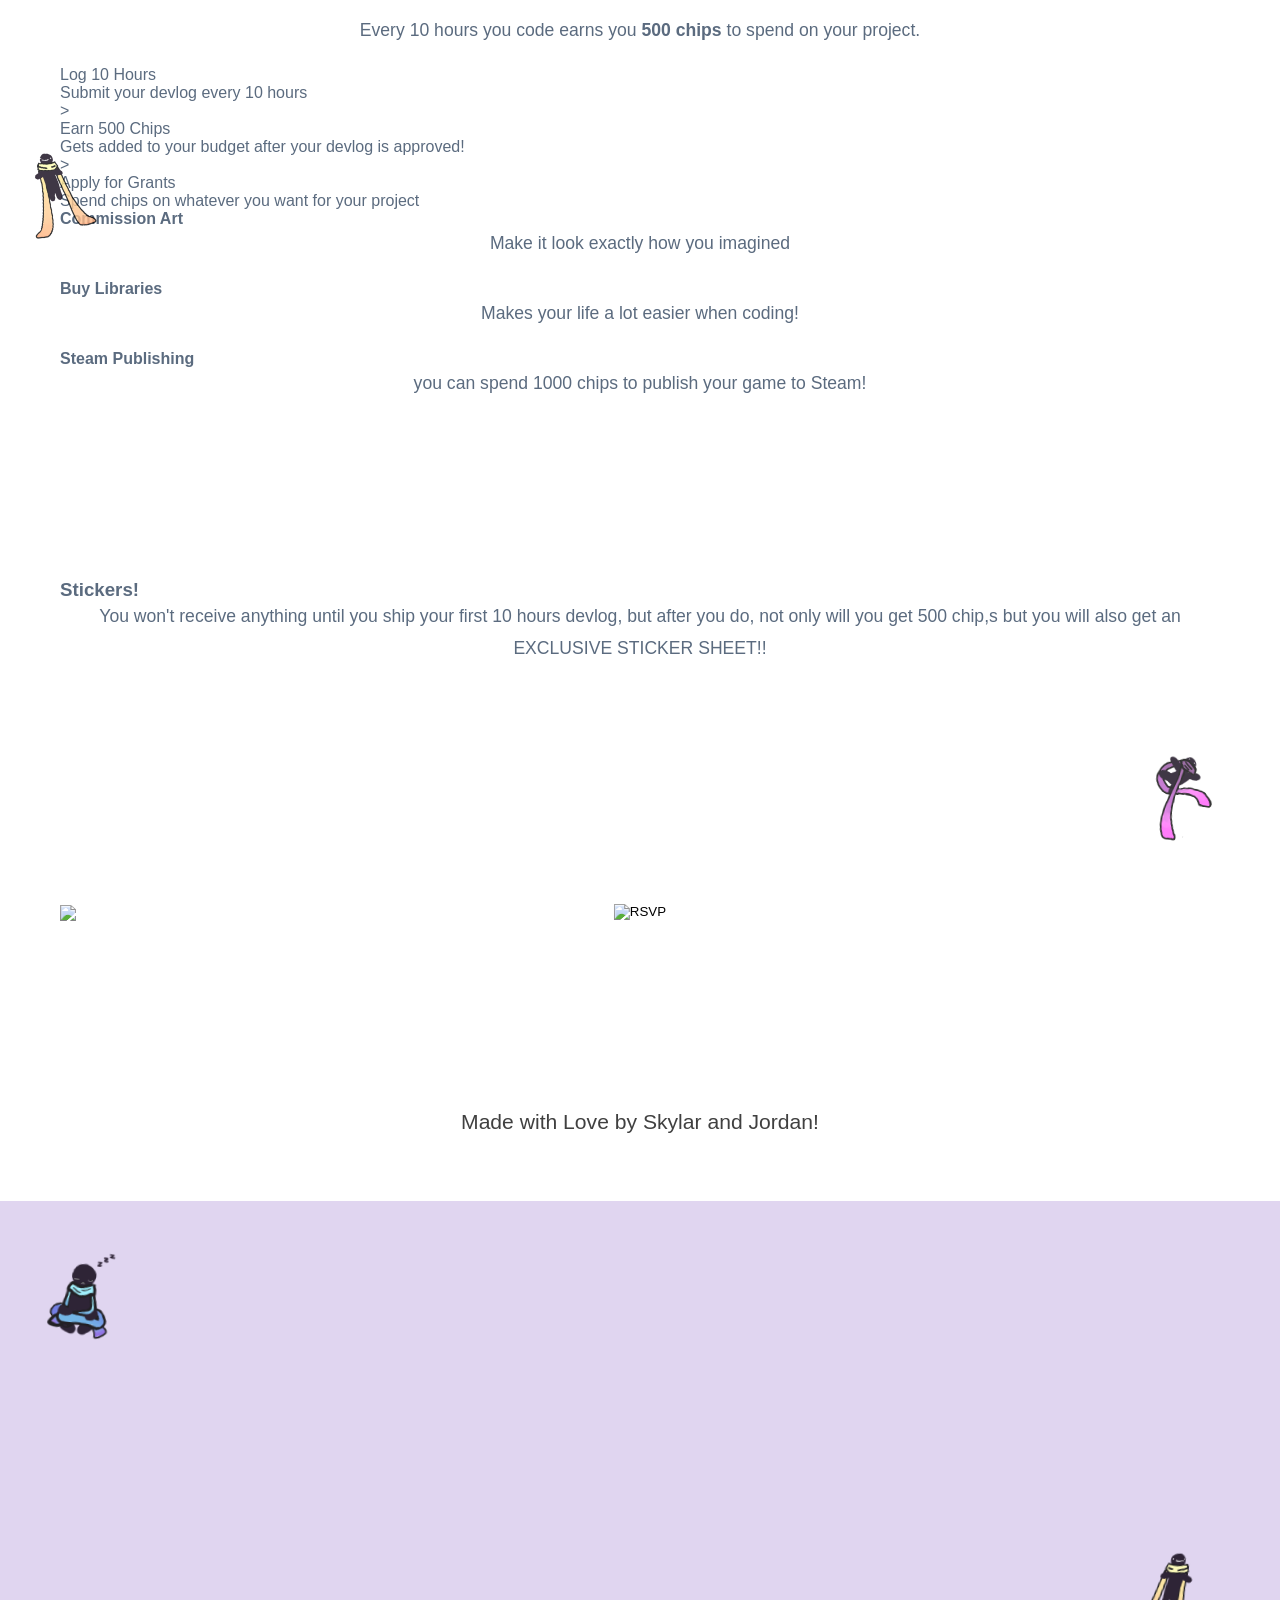
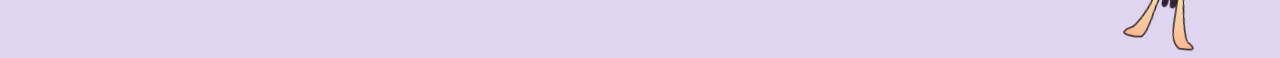
==== commit f5314ec7: "Updated style for ship message" ====
--- a/index.html
+++ b/index.html
@@ -20,7 +20,7 @@
         <img src="bob1.png" alt="" class="bob-decoration bob-1c">
         <img src="bob2.png" alt="" class="bob-decoration bob-2a">
         <img src="bob2.png" alt="" class="bob-decoration bob-2b">
-        <img src="bob2.png" alt="" class="bob-decoration bob-2c">
+        <!-- <img src="bob2.png" alt="" class="bob-decoration bob-2c"> -->
         <img src="bob3.png" alt="" class="bob-decoration bob-3a">
         <img src="bob3.png" alt="" class="bob-decoration bob-3b">
         <!-- <img src="bob3.png" alt="" class="bob-decoration bob-3c"> -->
@@ -47,16 +47,16 @@
             <h2 class="section-title reveal">What can you ship?</h2>
             <p class="section-subtitle reveal reveal-delay-1">Your can ship any game at all!</p>
             <div class="cards-container reveal reveal-delay-2">
-                <div class="card blue">
-                    <div class="card-emoji"></div>
+                <div class="card var-card">
+                    <img src="var 1.png" alt="Variety 1" class="var-card-img">
                     <h3>A Rhythm Game</h3>
                 </div>
-                <div class="card pink">
-                    <div class="card-emoji"></div>
+                <div class="card var-card">
+                    <img src="var 4.png" alt="Variety 2" class="var-card-img">
                     <h3>A Platformer</h3>
                 </div>
-                <div class="card yellow">
-                    <div class="card-emoji"></div>
+                <div class="card var-card">
+                    <img src="var 3.png" alt="Variety 3" class="var-card-img">
                     <h3>A surreal horror game!!</h3>
                 </div>
             </div>
@@ -132,6 +132,46 @@
     <footer class="reveal">
         <p>Made with Love by Skylar and Jordan! </p>
     </footer>
+<style>
+    .var-card {
+        background: transparent;
+        border: none;
+        box-shadow: none;
+        padding: 0;
+        position: relative;
+        display: flex;
+        flex-direction: column;
+        align-items: center;
+        justify-content: center;
+    }
+    .var-card:hover {
+        transform: translateY(-10px);
+        box-shadow: none;
+    }
+    .var-card-img {
+        width: 100%;
+        height: auto;
+        display: block;
+        border-radius: 0;
+        /* remove black background on PNGs */
+        mix-blend-mode: multiply;
+    }
+    .var-card h3 {
+        position: absolute;
+        top: 50%;
+        left: 50%;
+        transform: translate(-50%, -50%);
+        width: 60%;
+        text-align: center;
+        font-size: 1.25em;
+        font-weight: 900;
+        color: #3d2c5e;
+        margin: 0;
+        text-shadow: 0 1px 3px rgba(255,255,255,0.6);
+        pointer-events: none;
+        line-height: 1.3;
+    }
+</style>
 <script>
     // Scroll reveal
     const observer = new IntersectionObserver((entries) => {
@@ -146,4 +186,4 @@
     document.querySelectorAll('.reveal').forEach(el => observer.observe(el));
 </script>
 </body>
-</html>
+</html>
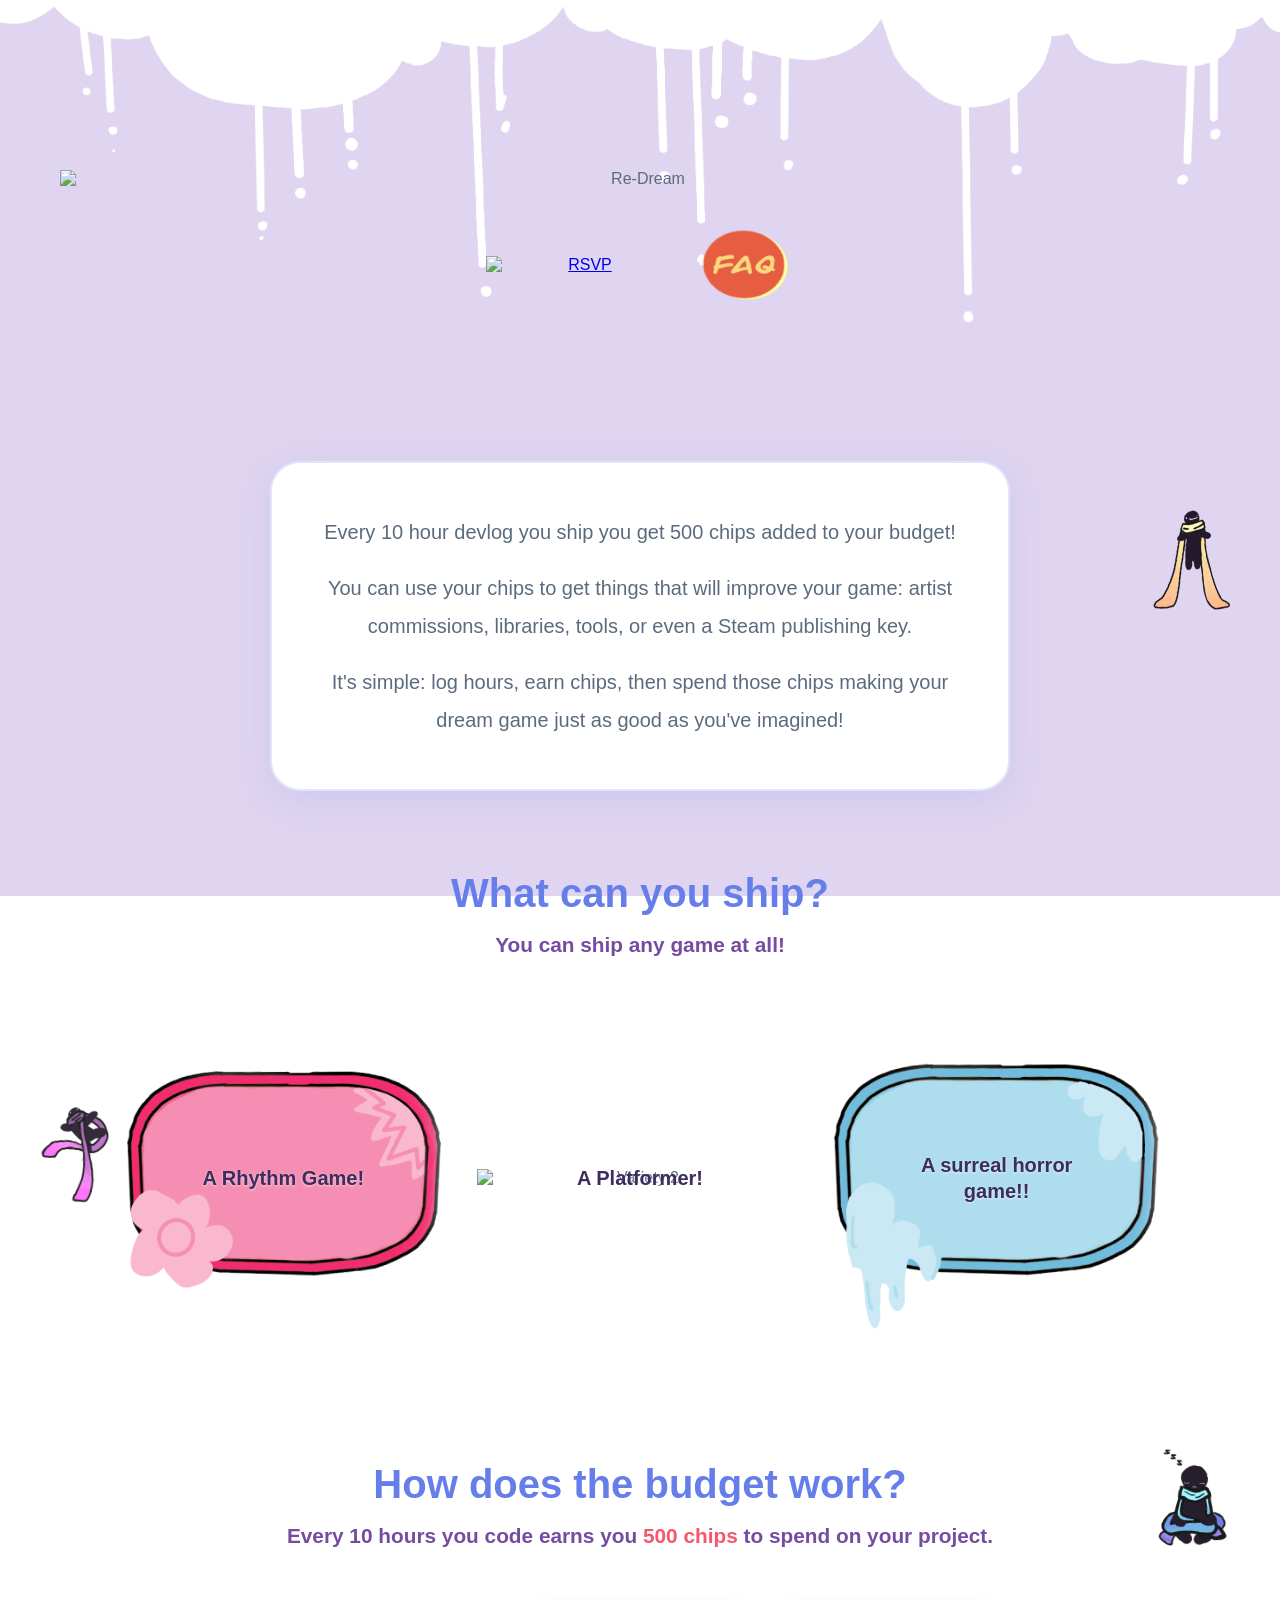
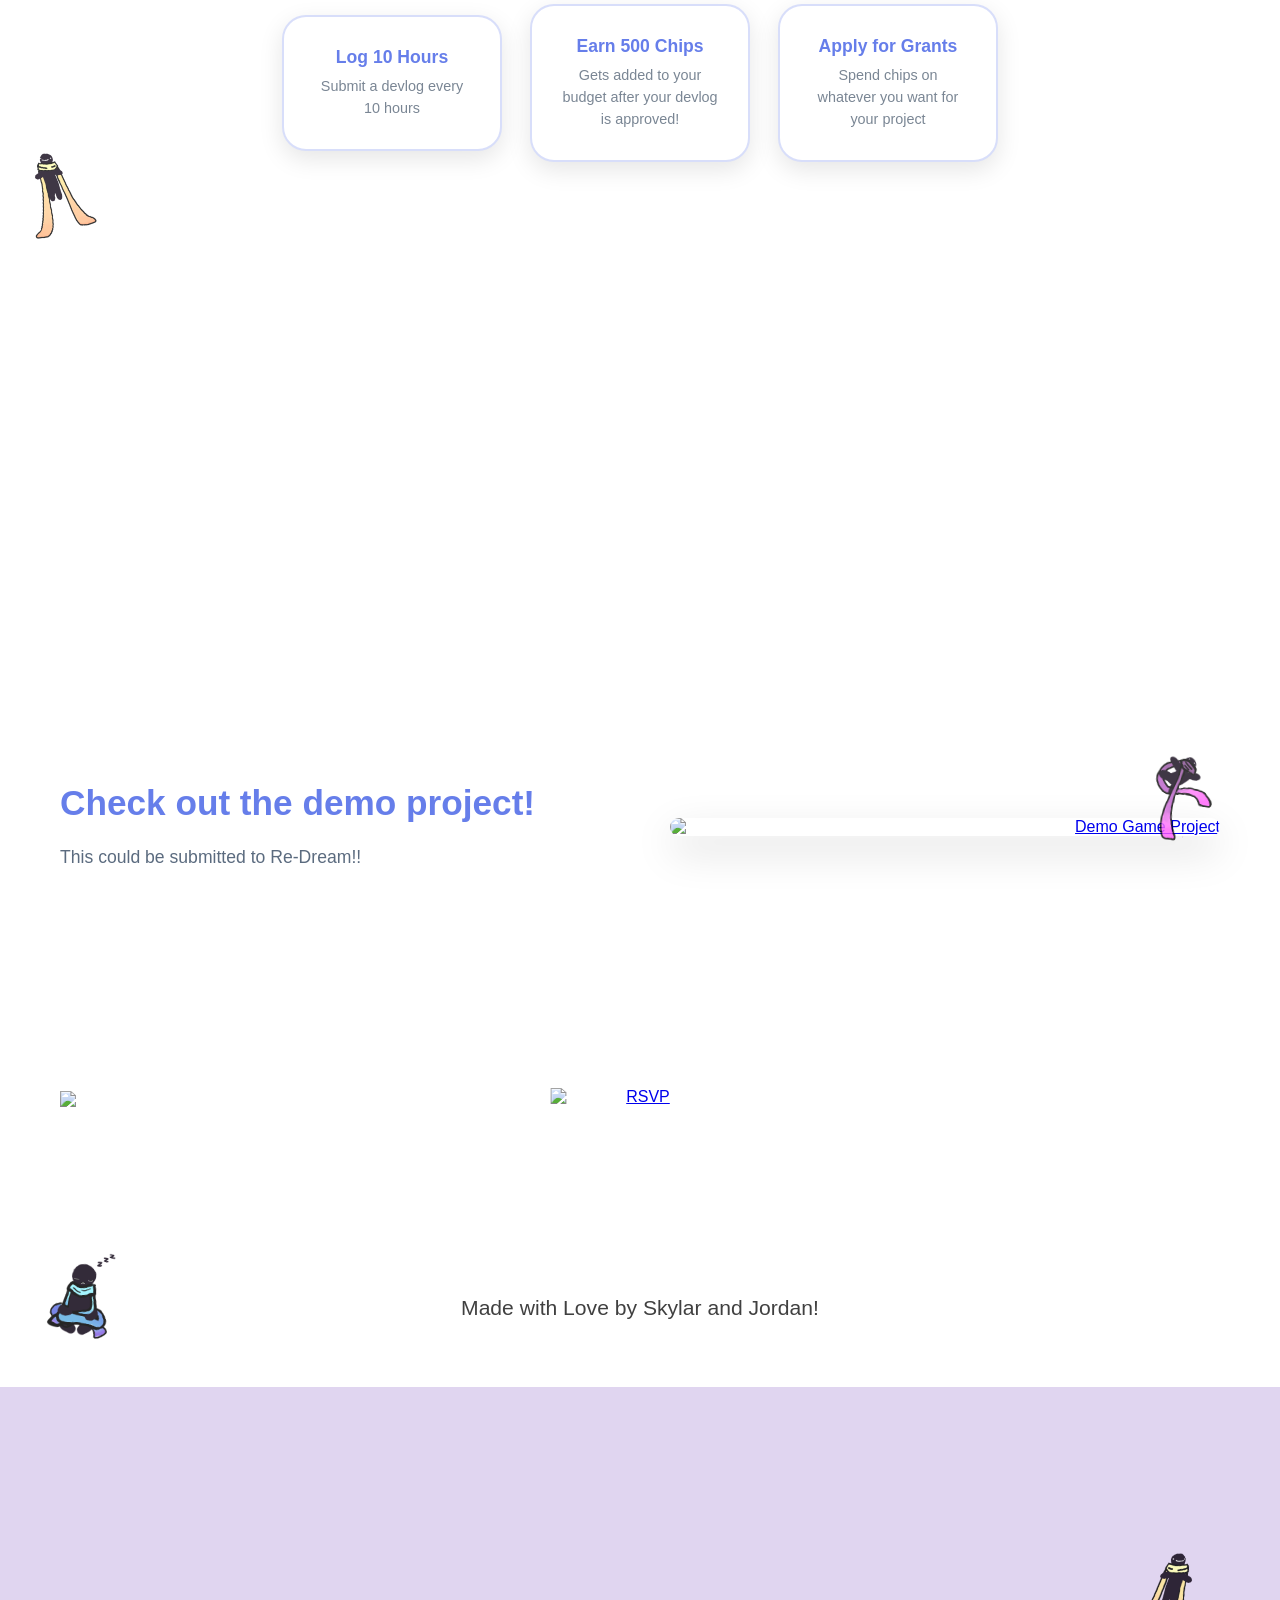
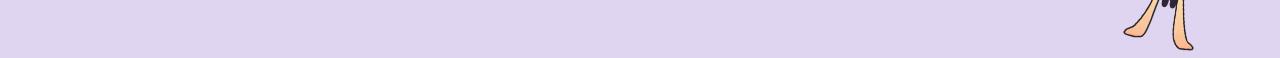
==== commit 10d4dd7a: "Faq page update" ====
--- a/index.html
+++ b/index.html
@@ -2,58 +2,60 @@
 <html lang="en">
 <head>
     <meta charset="UTF-8">
-    <meta name="viewport" content="width=device-width, initial-scale=1.0">
+    <meta name="viewport" content="width=device-width, initial-scale=1.0, user-scalable=no, maximum-scale=1, minimum-scale=1">
     <title>Re-Dream</title>
     <link rel="stylesheet" href="style.css">
+    <style>
+        body {
+            background: linear-gradient(to bottom, rgba(224, 213, 240, 1) 0%, rgba(224, 213, 240, 1) 30%, transparent 0%), url('bgg2.png');
+            background-size: 30% auto, cover;
+            background-position: top, center;
+            background-attachment: scroll, scroll;
+            background-blend-mode: multiply;
+        }
+    </style>
 </head>
 <body>
-    <!-- Header -->
     <header class="top-header">
-        <div class="header-content">
-        </div>
+        <div class="header-content"></div>
     </header>
 
     <div class="content">
-        <!-- Decorative Bobs -->
         <img src="bob1.png" alt="" class="bob-decoration bob-1a">
         <img src="bob1.png" alt="" class="bob-decoration bob-1b">
         <img src="bob1.png" alt="" class="bob-decoration bob-1c">
         <img src="bob2.png" alt="" class="bob-decoration bob-2a">
         <img src="bob2.png" alt="" class="bob-decoration bob-2b">
-        <!-- <img src="bob2.png" alt="" class="bob-decoration bob-2c"> -->
         <img src="bob3.png" alt="" class="bob-decoration bob-3a">
         <img src="bob3.png" alt="" class="bob-decoration bob-3b">
-        <!-- <img src="bob3.png" alt="" class="bob-decoration bob-3c"> -->
-        <!-- Hero Section -->
+
         <section class="hero">
             <img src="Logo.png" alt="Re-Dream" class="hero-logo reveal">
             <div class="button-group reveal reveal-delay-2">
-                <button class="img-btn rsvp-button"><img src="RSVP.png" alt="RSVP" onclick="alert('To be implemented later!')"></button>
+                <a href="https://rsvp.soon.it/re-dream" class="img-btn rsvp-button" target="_blank" rel="noopener noreferrer"><img src="RSVP.png" alt="RSVP"></a>
                 <a href="faq.html" class="img-btn faq-button"><img src="faq.png" alt="FAQ"></a>
             </div>
         </section>
-       
-        <!--ABOUT SECTION-->
+
         <section class="about-section reveal">
             <div class="about-text-card">
-                <p class="about-intro">You have budget and for every 10 hour devlog you ship you get 500 chips added to your budget!</p>
-                <p>You can use your chips to get things that will improve your game; artist  commissions, libraries, tools, or even a Steam publishing key.</p>
-                <p>It's simple: log hours, earn chips, then spendthose  chips making your dream game just as good as you've imagined!</p>
+                <p class="about-intro">Every 10 hour devlog you ship you get 500 chips added to your budget!</p>
+                <p>You can use your chips to get things that will improve your game: artist commissions, libraries, tools, or even a Steam publishing key.</p>
+                <p>It's simple: log hours, earn chips, then spend those chips making your dream game just as good as you've imagined!</p>
             </div>
         </section>
 
-        <!-- WHAT CAN YOU SHIP -->
         <section class="ship-section">
             <h2 class="section-title reveal">What can you ship?</h2>
-            <p class="section-subtitle reveal reveal-delay-1">Your can ship any game at all!</p>
+            <p class="section-subtitle reveal reveal-delay-1">You can ship any game at all!</p>
             <div class="cards-container reveal reveal-delay-2">
                 <div class="card var-card">
                     <img src="var 1.png" alt="Variety 1" class="var-card-img">
-                    <h3>A Rhythm Game</h3>
+                    <h3>A Rhythm Game!</h3>
                 </div>
                 <div class="card var-card">
                     <img src="var 4.png" alt="Variety 2" class="var-card-img">
-                    <h3>A Platformer</h3>
+                    <h3>A Platformer!</h3>
                 </div>
                 <div class="card var-card">
                     <img src="var 3.png" alt="Variety 3" class="var-card-img">
@@ -62,26 +64,22 @@
             </div>
         </section>
 
-        <!-- HOW IT WORKS / CHIPS -->
         <section class="chips-section">
             <h2 class="section-title reveal">How does the budget work?</h2>
             <p class="section-subtitle reveal reveal-delay-1">Every 10 hours you code earns you <strong>500 chips</strong> to spend on your project.</p>
 
             <div class="chips-flow reveal reveal-delay-2">
                 <div class="chips-step">
-                    <div class="chips-icon"></div>
                     <div class="chips-label">Log 10 Hours</div>
-                    <div class="chips-desc">Submit your devlog every 10 hours</div>
+                    <div class="chips-desc">Submit a devlog every 10 hours</div>
                 </div>
-                <div class="chips-arrow">></div>
+                <div class="chips-arrow"> </div>
                 <div class="chips-step">
-                    <div class="chips-icon"></div>
                     <div class="chips-label">Earn 500 Chips</div>
                     <div class="chips-desc">Gets added to your budget after your devlog is approved!</div>
                 </div>
-                <div class="chips-arrow">></div>
+                <div class="chips-arrow"> </div>
                 <div class="chips-step">
-                    <div class="chips-icon"></div>
                     <div class="chips-label">Apply for Grants</div>
                     <div class="chips-desc">Spend chips on whatever you want for your project</div>
                 </div>
@@ -89,21 +87,18 @@
 
             <div class="grants-grid reveal reveal-delay-3">
                 <div class="grant-item">
-                    <span class="grant-icon"></span>
                     <div class="grant-text">
                         <strong>Commission Art</strong>
                         <p>Make it look exactly how you imagined</p>
                     </div>
                 </div>
                 <div class="grant-item">
-                    <span class="grant-icon"></span>
                     <div class="grant-text">
                         <strong>Buy Libraries</strong>
                         <p>Makes your life a lot easier when coding!</p>
                     </div>
                 </div>
                 <div class="grant-item steam-item">
-                    <span class="grant-icon"></span>
                     <div class="grant-text">
                         <strong>Steam Publishing</strong>
                         <p>you can spend 1000 chips to publish your game to Steam!</p>
@@ -112,78 +107,47 @@
             </div>
         </section>
 
-        <!-- STICKERS BONUS -->
         <section class="stickers-section reveal">
             <div class="stickers-card">
-                <div class="stickers-emoji"></div>
                 <h3>Stickers!</h3>
-                <p>You won't receive anything until you ship your first 10 hours devlog, but after you do, not only will you get 500 chip,s but you will also get an EXCLUSIVE STICKER SHEET!!</p>
+                <p>You won't receive anything until you ship your first 10 hours devlog, but after you do, not only will you get 500 chips, but you will also get an EXCLUSIVE STICKER SHEET!!</p>
             </div>
         </section>
 
-        <!-- CTA Section -->
+        <section class="demo-section reveal">
+            <div class="demo-container">
+                <div class="demo-text">
+                    <h2>Check out the demo project!</h2>
+                    <p>This could be submitted to Re-Dream!!</p>
+                </div>
+                <div class="demo-image">
+                    <a href="https://bolb2019.itch.io/just-beats-and-dungeons" target="_blank" rel="noopener noreferrer"><img src="image.png" alt="Demo Game Project"></a>
+                </div>
+            </div>
+        </section>
+
         <section class="cta">
             <div class="cta-wrapper reveal">
                 <img src="CTA.png" alt="Call to Action" class="cta-image">
-                <button class="img-btn cta-rsvp-button"><img src="RSVP.png" alt="RSVP" onclick="alert('To be implemented later!')"></button>
+                <a href="https://rsvp.soon.it/re-dream" class="img-btn cta-rsvp-button" target="_blank" rel="noopener noreferrer"><img src="RSVP.png" alt="RSVP"></a>
             </div>
         </section>
     </div>
+
     <footer class="reveal">
-        <p>Made with Love by Skylar and Jordan! </p>
+        <p>Made with Love by Skylar and Jordan!</p>
     </footer>
-<style>
-    .var-card {
-        background: transparent;
-        border: none;
-        box-shadow: none;
-        padding: 0;
-        position: relative;
-        display: flex;
-        flex-direction: column;
-        align-items: center;
-        justify-content: center;
-    }
-    .var-card:hover {
-        transform: translateY(-10px);
-        box-shadow: none;
-    }
-    .var-card-img {
-        width: 100%;
-        height: auto;
-        display: block;
-        border-radius: 0;
-        /* remove black background on PNGs */
-        mix-blend-mode: multiply;
-    }
-    .var-card h3 {
-        position: absolute;
-        top: 50%;
-        left: 50%;
-        transform: translate(-50%, -50%);
-        width: 60%;
-        text-align: center;
-        font-size: 1.25em;
-        font-weight: 900;
-        color: #3d2c5e;
-        margin: 0;
-        text-shadow: 0 1px 3px rgba(255,255,255,0.6);
-        pointer-events: none;
-        line-height: 1.3;
-    }
-</style>
-<script>
-    // Scroll reveal
-    const observer = new IntersectionObserver((entries) => {
-        entries.forEach(entry => {
-            if (entry.isIntersecting) {
-                entry.target.classList.add('visible');
-                observer.unobserve(entry.target);
-            }
-        });
-    }, { threshold: 0.15 });
 
-    document.querySelectorAll('.reveal').forEach(el => observer.observe(el));
-</script>
+    <script>
+        const observer = new IntersectionObserver((entries) => {
+            entries.forEach(entry => {
+                if (entry.isIntersecting) {
+                    entry.target.classList.add('visible');
+                    observer.unobserve(entry.target);
+                }
+            });
+        }, { threshold: 0.15 });
+        document.querySelectorAll('.reveal').forEach(el => observer.observe(el));
+    </script>
 </body>
-</html>+</html>
--- a/style.css
+++ b/style.css
@@ -8,72 +8,42 @@
     font-family: 'Segoe UI', Tahoma, Geneva, Verdana, sans-serif;
     color: #5b6b7f;
     overflow-x: hidden;
-    background: linear-gradient(to bottom, rgba(224, 213, 240, 1) 0%, rgba(224, 213, 240, 1) 30%, transparent 00%), url('bgg.png');
+    background: linear-gradient(to bottom, rgba(224, 213, 240, 1) 0%, rgba(224, 213, 240, 1) 30%, transparent 0%), url('bgg.png');
     background-size: 30% auto, cover;
     background-position: top, center;
     background-attachment: scroll, scroll;
     background-blend-mode: multiply;
 }
 
-/* Diamond pattern background */
-@keyframes scrollTopRight {
-    0% {
-        background-position: 0 0;
-    }
-    100% {
-        background-position: 70px -70px;
-    }
-}
-
-body::before {
-    content: '';
-    position: fixed;
-    top: 0;
-    left: 0;
-    right: 0;
-    bottom: 0;
-    background-size: 70px 70px;
-    background-position: 0 0;
-    animation: scrollTopRight 8s linear infinite;
-    pointer-events: none;
-    z-index: 0;
-}
-
 .content {
     position: relative;
     z-index: 1;
 }
 
+/* Header */
+.top-header {
+    position: static;
+    background: url('header.png');
+    background-size: cover;
+    background-position: center bottom 50%;
+    padding: 175px 0;
+}
+
+.header-content {
+    max-width: 1200px;
+    margin: 0 auto;
+    padding: 0 20px;
+}
+
 /* Hero Section */
 .hero {
     text-align: center;
-    padding: 80px 20px 60px;
-    margin-top: 160px;
-}
-
-.hero h1 {
-    font-size: 4em;
-    font-weight: 900;
-    background: linear-gradient(135deg, #667eea 0%, #764ba2 100%);
-    -webkit-background-clip: text;
-    -webkit-text-fill-color: transparent;
-    background-clip: text;
-    margin-bottom: 0px;
-    text-transform: uppercase;
-    letter-spacing: 2px;
-}
-
-.tagline {
-    font-size: 2em;
-    color: #667eea;
-    margin-bottom: 30px;
-    font-weight: 700;
-}
-
-/* Hero Logo */
+    margin-top: -200px;
+    padding: 20px 20px 60px;
+}
+
 .hero-logo {
-    max-width: 1200px;
-    width: 100%;
+    width: min(100%, 1200px);
     height: auto;
     display: block;
     margin: 0 auto 40px auto;
@@ -86,44 +56,61 @@
     justify-content: center;
     margin: 40px 0;
     flex-wrap: wrap;
-}
-
-.btn {
-    padding: 18px 40px;
-    font-size: 1.3em;
-    font-weight: bold;
+    align-items: center;
+}
+
+.img-btn {
+    background: none;
     border: none;
-    border-radius: 30px;
+    padding: 0;
     cursor: pointer;
-    box-shadow: 0 8px 20px rgba(0, 0, 0, 0.15);
-    transition: all 0.3s ease;
-    text-decoration: none;
-    display: inline-block;
-    white-space: nowrap;
-}
-
-.btn-primary {
-    background: linear-gradient(135deg, #667eea 0%, #764ba2 100%);
-    color: white;
-}
-
-.btn-primary:hover {
-    transform: translateY(-3px);
-    box-shadow: 0 12px 30px rgba(102, 126, 234, 0.4);
-}
-
-.btn-secondary {
-    background: linear-gradient(135deg, #f093fb 0%, #f5576c 100%);
-    color: white;
-}
-
-.btn-secondary:hover {
+    display: inline-flex;
+    align-items: center;
+    justify-content: center;
+    flex: 0 0 auto;
+    transition: transform 0.2s ease, filter 0.2s ease;
+}
+
+.img-btn img {
+    display: block;
+    width: 100%;
+    height: auto;
+}
+
+.rsvp-button {
+    width: clamp(170px, 15vw, 340px);
+}
+
+.rsvp-button img {
+    width: 100%;
+}
+
+.rsvp-button:hover {
     transform: translateY(-5px) scale(1.06);
-    box-shadow: 0 12px 30px rgba(245, 87, 108, 0.4);
-}
-
-.btn:active {
-    transform: translateY(0px) scale(0.97);
+    filter: drop-shadow(0 8px 16px rgba(102, 126, 234, 0.5));
+}
+
+.rsvp-button:active {
+    transform: scale(0.97);
+    filter: none;
+}
+
+.faq-button {
+    width: clamp(85px, 7.5vw, 170px);
+}
+
+.faq-button img {
+    width: 100%;
+}
+
+.faq-button:hover {
+    transform: translateY(-5px) scale(1.06);
+    filter: drop-shadow(0 8px 16px rgba(245, 87, 108, 0.5));
+}
+
+.faq-button:active {
+    transform: scale(0.97);
+    filter: none;
 }
 
 /* Scroll reveal */
@@ -138,68 +125,14 @@
     transform: translateY(0);
 }
 
-/* Stagger delays for grouped elements */
 .reveal-delay-1 { transition-delay: 0.1s; }
 .reveal-delay-2 { transition-delay: 0.2s; }
 .reveal-delay-3 { transition-delay: 0.3s; }
-.reveal-delay-4 { transition-delay: 0.4s; }
-.reveal-delay-5 { transition-delay: 0.5s; }
-
-
-.img-btn {
-    background: none;
-    border: none;
-    padding: 0;
-    cursor: pointer;
-    display: inline-block;
-    transition: transform 0.2s ease, filter 0.2s ease;
-}
-
-.img-btn img {
-    display: block;
-    height: auto;
-}
-
-.rsvp-button:active, .faq-button:active {
-    transform: scale(0.97);
-    filter: none;
-}
-
-.cta-rsvp-button:active {
-    transform: translateX(-50%) scale(0.97);
-    filter: none;
-}
-
-.rsvp-button {
-    max-width: 250px;
-}
-
-.rsvp-button img {
-    max-width: 250px;
-}
-
-.rsvp-button:hover {
-    transform: translateY(-5px) scale(1.06);
-    filter: drop-shadow(0 8px 16px rgba(102, 126, 234, 0.5));
-}
-
-.faq-button {
-    max-width: 120px;
-}
-
-.faq-button img {
-    max-width: 120px;
-}
-
-.faq-button:hover {
-    transform: translateY(-5px) scale(1.06);
-    filter: drop-shadow(0 8px 16px rgba(245, 87, 108, 0.5));
-}
-
-/* Section Styles */
+
+/* Section base */
 section {
     padding: 80px 20px;
-    max-width: 1200px;
+    width: min(100%, 1200px);
     margin: 0 auto;
 }
 
@@ -218,26 +151,80 @@
     text-align: center;
 }
 
+/* Decorative Bob characters */
+.bob-decoration {
+    position: absolute;
+    pointer-events: none;
+    z-index: 2;
+}
+
+.bob-1a { top: 360px;  right: 4%;  width: 85px;  transform: rotate(-6deg); opacity: 0.9; }
+.bob-1b { top: 1600px; left: 2%;   width: 70px;  transform: scaleX(-1) rotate(10deg); opacity: 0.8; }
+.bob-1c { top: 3000px; right: 6%;  width: 80px;  transform: rotate(8deg); opacity: 0.85; }
+
+.bob-2a { top: 950px;  left: 3%;   width: 72px;  transform: rotate(5deg); opacity: 0.85; }
+.bob-2b { top: 2200px; right: 5%;  width: 65px;  transform: scaleX(-1) rotate(-8deg); opacity: 0.8; }
+
+.bob-3a { top: 1300px; right: 3%;  width: 95px;  transform: scaleX(-1) rotate(-4deg); opacity: 0.9; }
+.bob-3b { top: 2700px; left: 3%;   width: 85px;  transform: rotate(6deg); opacity: 0.85; }
+
 /* About Section */
-.about {
-    
-    max-width: 1600px;
-    width: 100%;
-    height: auto;
-    display: block;
-    margin: 0 auto 40px auto;
-    padding: 60px 40px;
-}
-
-.hour-msg {
-    max-width: 2000px;
-    width: 100%;
-    height: auto;
-    display: block;
+.about-section {
+    max-width: 800px;
     margin: 0 auto;
-}
-
-/* Cards Container */
+    padding: 60px 30px 20px;
+    text-align: center;
+}
+
+.about-text-card {
+    background: white;
+    border-radius: 30px;
+    padding: 50px;
+    box-shadow: 0 10px 40px rgba(102, 126, 234, 0.15);
+    border: 2px solid rgba(102, 126, 234, 0.2);
+}
+
+.about-text-card p {
+    font-size: 1.25em;
+    line-height: 1.9;
+    color: #5b6b7f;
+    margin-bottom: 18px;
+}
+
+.about-text-card p:last-child {
+    margin-bottom: 0;
+}
+
+.about-text-card strong {
+    color: #667eea;
+    font-weight: 800;
+}
+
+/* Ship Section */
+.ship-section {
+    max-width: 1100px;
+    margin: 0 auto;
+    padding: 60px 30px;
+    text-align: center;
+}
+
+.section-title {
+    font-size: 2.5em;
+    font-weight: 900;
+    color: #667eea;
+    margin-bottom: 10px;
+    text-align: center;
+}
+
+.section-subtitle {
+    font-size: 1.3em;
+    color: #764ba2;
+    font-weight: 700;
+    margin-bottom: 40px;
+    text-align: center;
+}
+
+/* Cards */
 .cards-container {
     display: grid;
     grid-template-columns: repeat(auto-fit, minmax(250px, 1fr));
@@ -260,305 +247,218 @@
     box-shadow: 0 15px 40px rgba(0, 0, 0, 0.15);
 }
 
-.card.blue {
-    border-color: #667eea;
-    background: linear-gradient(135deg, rgba(102, 126, 234, 0.1) 0%, rgba(118, 75, 162, 0.1) 100%);
-}
-
-.card.pink {
-    border-color: #f5576c;
-    background: linear-gradient(135deg, rgba(240, 147, 251, 0.1) 0%, rgba(245, 87, 108, 0.1) 100%);
-}
-
-.card.yellow {
-    border-color: #ffa502;
-    background: linear-gradient(135deg, rgba(255, 165, 2, 0.1) 0%, rgba(255, 200, 100, 0.1) 100%);
-}
-
-.card h3 {
-    font-size: 1.5em;
-    margin-bottom: 15px;
+/* Chips Section */
+.chips-section {
+    max-width: 1000px;
+    margin: 0 auto;
+    padding: 60px 30px;
+    text-align: center;
+}
+
+.chips-section .section-subtitle strong {
+    color: #f5576c;
+}
+
+.chips-flow {
+    display: flex;
+    align-items: center;
+    justify-content: center;
+    gap: 10px;
+    margin: 50px 0;
+    flex-wrap: wrap;
+}
+
+.chips-step {
+    background: white;
+    border-radius: 24px;
+    padding: 30px 28px;
+    box-shadow: 0 8px 24px rgba(0,0,0,0.1);
+    border: 2px solid rgba(102, 126, 234, 0.25);
+    min-width: 180px;
+    flex: 1;
+    max-width: 220px;
+    transition: transform 0.3s ease, box-shadow 0.3s ease;
+}
+
+.chips-step:hover {
+    transform: translateY(-6px);
+    box-shadow: 0 14px 36px rgba(102, 126, 234, 0.2);
+}
+
+.chips-label {
+    font-size: 1.1em;
+    font-weight: 900;
+    color: #667eea;
+    margin-bottom: 8px;
+}
+
+.chips-desc {
+    font-size: 0.9em;
+    color: #7a8694;
+    line-height: 1.5;
+}
+
+.chips-arrow {
+    font-size: 2em;
+    color: #667eea;
+    font-weight: 900;
+    opacity: 0.5;
+    padding: 0 4px;
+}
+
+/* Grants Grid */
+.grants-grid {
+    display: grid;
+    grid-template-columns: repeat(auto-fit, minmax(240px, 1fr));
+    gap: 20px;
+    margin-top: 20px;
+}
+
+.grant-item {
+    display: flex;
+    align-items: flex-start;
+    gap: 18px;
+    background: white;
+    border-radius: 20px;
+    padding: 24px 28px;
+    box-shadow: 0 6px 20px rgba(0,0,0,0.08);
+    border-left: 5px solid #667eea;
+    text-align: left;
+    transition: transform 0.3s ease;
+}
+
+.grant-item:hover {
+    transform: translateY(-4px);
+}
+
+.grant-item.steam-item {
+    border-left-color: #f5576c;
+    background: #fdf0f8;
+}
+
+.grant-text strong {
+    display: block;
+    font-size: 1.1em;
     color: #5b6b7f;
-    font-weight: 700;
-}
-
-.card p {
-    font-size: 1em;
+    font-weight: 800;
+    margin-bottom: 4px;
+}
+
+.grant-text p {
+    font-size: 0.9em;
     color: #7a8694;
-}
-
-/* Projects Section */
-.projects-section {
-    text-align: center;
-    padding: 60px 20px;
-    max-width: 800px;
-    margin: 0 auto;
-}
-
-.ship-msg {
-    max-width: 800px;
-    width: 100%;
+    margin: 0;
+    text-align: left;
+    line-height: 1.5;
+}
+
+/* Stickers Section */
+.stickers-section {
+    max-width: 700px;
+    margin: 0 auto 60px;
+    padding: 0 30px;
+    text-align: center;
+}
+
+.stickers-card {
+    background: #f0edfb;
+    border: 3px dashed rgba(102, 126, 234, 0.4);
+    border-radius: 30px;
+    padding: 50px;
+}
+
+.stickers-card h3 {
+    font-size: 1.8em;
+    font-weight: 900;
+    color: #667eea;
+    margin-bottom: 16px;
+}
+
+.stickers-card p {
+    font-size: 1.15em;
+    color: #5b6b7f;
+    line-height: 1.8;
+    margin: 0;
+    text-align: center;
+}
+
+/* Demo Section */
+.demo-section {
+    padding: 80px 20px;
+    margin: 60px auto;
+    max-width: 1200px;
+}
+
+.demo-container {
+    display: flex;
+    align-items: center;
+    gap: 60px;
+    justify-content: space-between;
+}
+
+.demo-text {
+    flex: 1;
+    min-width: 300px;
+}
+
+.demo-text h2 {
+    font-size: 2.2em;
+    font-weight: 900;
+    color: #667eea;
+    margin-bottom: 20px;
+    text-align: left;
+}
+
+.demo-text p {
+    font-size: 1.1em;
+    color: #5b6b7f;
+    text-align: left;
+    margin: 0;
+    line-height: 1.6;
+}
+
+.demo-image {
+    flex: 1;
+    min-width: 300px;
+    text-align: right;
+}
+
+.demo-image img {
+    max-width: 100%;
     height: auto;
     display: block;
-    margin: 0 auto 40px auto;
-}
-
-.projects-buttons {
+    border-radius: 20px;
+    box-shadow: 0 15px 40px rgba(0, 0, 0, 0.15);
+    transition: transform 0.3s ease;
+}
+
+.demo-image img:hover {
+    transform: translateY(-10px);
+    filter: drop-shadow(0 8px 16px rgba(245, 87, 108, 0.5));
+}
+
+/* CTA */
+.cta {
+    color: white;
+    text-align: center;
+    align-self: center;
+    margin: 60px auto;
+    max-width: 1200px;
     display: flex;
-    flex-direction: column;
-    align-items: center;
-    gap: 16px;
-}
-
-.project-btn {
-    max-width: 600px;
-    width: 90%;
-    height: auto;
-    display: block;
-    cursor: pointer;
-    transition: transform 0.2s ease, filter 0.2s ease;
-}
-
-.project-btn:hover {
-    transform: translateY(-4px) scale(1.03);
-    filter: drop-shadow(0 6px 14px rgba(102, 126, 234, 0.35));
-}
-
-.project-btn:active {
-    transform: scale(0.97);
-    filter: none;
-}
-
-/* Features Section */
-.features {
-    background: linear-gradient(135deg, #e0d5f0 0%, #f5e6d3 100%);
-}
-
-.feature-list {
-    text-align: center;
-}
-
-.feature-list ul {
-    list-style: none;
-    font-size: 1.1em;
-}
-
-.feature-list li {
-    background: white;
-    margin: 15px auto;
-    padding: 20px 30px;
-    border-radius: 20px;
-    max-width: 500px;
-    box-shadow: 0 4px 15px rgba(0, 0, 0, 0.08);
-    border-left: 5px solid #667eea;
-}
-
-/* Header */
-.top-header {
-    position: static;
-    background: url('header.png');
-    background-size: cover;
-    background-position: center bottom 50%;
-    padding: 175px 0;
-}
-
-.header-content {
-    max-width: 1200px;
-    margin: 0 auto;
-    padding: 0 20px;
-}
-
-.top-header .logo {
-    font-size: 1.8em;
-    font-weight: 900;
-    color: white;
-    margin: 0;
-    letter-spacing: 2px;
-    text-shadow: 2px 2px 8px rgba(0, 0, 0, 0.5);
-}
-
-/* Hero Section - adjusted for fixed header */
-.hero {
-    margin-top: -200px;
-    padding: 20px 20px 60px;
-}
-
-/* Scrolling Rewards Section */
-.rewards-scroll-section {
-    padding: 60px 0;
-    background: transparent;
-    overflow: hidden;
-    position: relative;
-}
-
-.rewards-title {
-    font-size: 2.8em;
-    text-align: center;
-    margin-bottom: 50px;
-    margin-left: 20px;
-    margin-right: 20px;
-    color: white;
-    font-weight: 900;
-    text-shadow: 3px 3px 12px rgba(0, 0, 0, 0.6);
-}
-
-.rewards-scroll-section::before {
-    display: none;
-}
-
-.scrolling-marquee {
-    position: relative;
-    z-index: 1;
-    overflow: hidden;
-    width: 100vw;
-    margin-left: calc(-50vw + 50%);
-    padding: 0;
-}
-
-.marquee-track {
-    display: flex;
-    gap: 0;
-    animation: scroll-left 40s linear infinite;
-    white-space: nowrap;
-    padding: 20px 0;
-    width: max-content;
-}
-
-@keyframes scroll-left {
-    0% {
-        transform: translateX(0);
-    }
-    100% {
-        transform: translateX(-50%);
-    }
-}
-
-.cloud-item {
-    display: inline-flex;
-    align-items: center;
     justify-content: center;
-    width: 280px;
-    min-width: 280px;
-    max-width: 280px;
-    height: 290px;
-    transition: all 0.3s ease;
-    position: relative;
-    overflow: visible;
-    flex-direction: column;
-    margin-right: 80px;
-    flex-shrink: 0;
-}
-
-.cloud-item:hover {
-    transform: translateY(-10px);
-}
-
-.cloud-item.var1 {
-    background: url('var 1.png');
-    background-size: cover;
-    background-position: center;
-    border: none;
-}
-
-.cloud-item.var2 {
-    background: url('var 2.png');
-    background-size: cover;
-    background-position: center;
-    border: none;
-}
-
-.cloud-item.var3 {
-    background: url('var 3.png');
-    background-size: cover;
-    background-position: center;
-    border: none;
-}
-.cloud-item.var4 {
-    background: url('var 4.png');
-    background-size: cover;
-    background-position: center;
-    border: none;
-}
-
-.prize-image {
-    display: none;
-}
-
-.cloud-container {
-    text-align: center;
-    padding: 10px 15px;
-    width: 100%;
-    height: 100%;
-    display: flex;
-    flex-direction: column;
-    align-items: center;
-    justify-content: center;
-    color: black;
-    z-index: 2;
-    white-space: normal;
-    word-wrap: break-word;
-    overflow-wrap: break-word;
-    background: none;
-    border: none;
-}
-
-.cloud-container h4 {
-    font-size: 1.4em;
-    font-weight: 900;
-    margin: 0 0 8px 0;
-    text-shadow: 1px 1px 4px rgba(0, 0, 0, 0.3);
-}
-
-.cloud-container p {
-    font-size: 0.85em;
-    margin: 0;
-    line-height: 1.3;
-    font-weight: 600;
-    text-shadow: 1px 1px 3px rgba(0, 0, 0, 0.2);
-    white-space: normal;
-    word-wrap: break-word;
-    overflow-wrap: break-word;
-}
-
-/* Responsive Cloud Items */
-@media (max-width: 768px) {
-    .cloud-item {
-        min-width: 220px;
-        height: 160px;
-        gap: 15px;
-    }
-
-    .cloud-container h4 {
-        font-size: 1.4em;
-    }
-
-    .cloud-container p {
-        font-size: 0.85em;
-    }
-
-    .marquee-track {
-        gap: 15px;
-    }
-
-    .rewards-title {
-        font-size: 2em;
-    }
-}
-
-
-.cta-image {
-    max-width: 1200px;
-    width: 100%;
-    height: auto;
-    display: block;
-    margin: 0 auto;
 }
 
 .cta-wrapper {
     position: relative;
     display: inline-block;
-    width: 100%;
-    max-width: 1200px;
+    width: min(100%, 1200px);
+    margin: 0 auto;
+}
+
+.cta-image {
+    width: min(100%, 1200px);
+    height: auto;
+    display: block;
     margin: 0 auto;
 }
 
@@ -567,12 +467,12 @@
     bottom: 17%;
     left: 50%;
     transform: translateX(-50%);
-    max-width: 220px;
+    width: clamp(140px, 14vw, 320px);
     z-index: 2;
 }
 
 .cta-rsvp-button img {
-    max-width: 220px;
+    width: 100%;
 }
 
 .cta-rsvp-button:hover {
@@ -580,29 +480,9 @@
     filter: drop-shadow(0 8px 16px rgba(102, 126, 234, 0.5));
 }
 
-.cta {
-    color: white;
-    text-align: center;
-    align-self: center;
-    margin: 60px auto;
-    max-width: 1200px;
-    display: flex;
-    justify-content: center;
-}
-
-.cta h2 {
-    color: white;
-    font-size: 2.8em;
-}
-
-.cta p {
-    color: rgba(255, 255, 255, 0.95);
-    font-size: 1.2em;
-    margin-bottom: 30px;
-}
-
-.cta .btn-primary:hover {
-    background: rgba(255, 255, 255, 0.9);
+.cta-rsvp-button:active {
+    transform: translateX(-50%) scale(0.97);
+    filter: none;
 }
 
 /* Footer */
@@ -615,46 +495,137 @@
 
 /* Responsive */
 @media (max-width: 768px) {
-    .hero h1 {
-        font-size: 2.5em;
-    }
-    
-    .tagline {
-        font-size: 1.5em;
-    }
-    
     h2 {
         font-size: 2em;
     }
-    
+
     .button-group {
         flex-direction: column;
         align-items: center;
     }
-    
-    .btn {
+
+    .about-text-card {
+        padding: 35px 28px;
+    }
+
+    .chips-flow {
+        flex-direction: column;
+        align-items: center;
+    }
+
+    .chips-arrow {
+        transform: rotate(90deg);
+        padding: 4px 0;
+    }
+
+    .chips-step {
+        max-width: 100%;
         width: 100%;
-        max-width: 300px;
-    }
-}
-/* Decorative Bob characters */
-.bob-decoration {
+    }
+
+    .stickers-card {
+        padding: 35px 28px;
+    }
+
+    .section-title {
+        font-size: 2em;
+    }
+
+    .demo-container {
+        flex-direction: column;
+        align-items: center;
+        text-align: center;
+    }
+
+    .demo-text {
+        margin-bottom: 40px;
+    }
+
+    .demo-text h2 {
+        font-size: 2em;
+    }
+
+    .demo-image img {
+        max-width: 100%;
+        height: auto;
+    }
+}
+
+@media (min-width: 1800px) {
+    .hero-logo,
+    section,
+    .cta-image,
+    .cta-wrapper {
+        width: min(72vw, 1500px);
+    }
+
+    .about-section {
+        max-width: 980px;
+    }
+
+    .ship-section {
+        max-width: 1360px;
+    }
+
+    .chips-section {
+        max-width: 1240px;
+    }
+
+    .stickers-section {
+        max-width: 860px;
+    }
+
+    .rsvp-button {
+        width: clamp(220px, 12vw, 420px);
+    }
+
+    .faq-button {
+        width: clamp(110px, 6vw, 210px);
+    }
+
+    .cta-rsvp-button {
+        width: clamp(180px, 11vw, 380px);
+    }
+}
+
+/* Var cards (ship section) */
+.var-card {
+    background: transparent;
+    border: none;
+    box-shadow: none;
+    padding: 0;
+    position: relative;
+    display: flex;
+    flex-direction: column;
+    align-items: center;
+    justify-content: center;
+}
+
+.var-card:hover {
+    transform: translateY(-10px);
+    box-shadow: none;
+}
+
+.var-card-img {
+    width: 100%;
+    height: auto;
+    display: block;
+    border-radius: 0;
+    mix-blend-mode: multiply;
+}
+
+.var-card h3 {
     position: absolute;
+    top: 50%;
+    left: 50%;
+    transform: translate(-50%, -50%);
+    width: 60%;
+    text-align: center;
+    font-size: 1.25em;
+    font-weight: 900;
+    color: #3d2c5e;
+    margin: 0;
+    text-shadow: 0 1px 3px rgba(255,255,255,0.6);
     pointer-events: none;
-    z-index: 2;
-}
-
-/* bob1 - tall wispy pink/purple */
-.bob-1a { top: 360px;  right: 4%;  width: 85px;  transform: rotate(-6deg); opacity: 0.9; }
-.bob-1b { top: 1600px; left: 2%;   width: 70px;  transform: scaleX(-1) rotate(10deg); opacity: 0.8; }
-.bob-1c { top: 3000px; right: 6%;  width: 80px;  transform: rotate(8deg); opacity: 0.85; }
-
-/* bob2 - sleepy meditating */
-.bob-2a { top: 950px;  left: 3%;   width: 72px;  transform: rotate(5deg); opacity: 0.85; }
-.bob-2b { top: 2200px; right: 5%;  width: 65px;  transform: scaleX(-1) rotate(-8deg); opacity: 0.8; }
-.bob-2c { top: 3500px; left: 4%;   width: 75px;  transform: rotate(-4deg); opacity: 0.9; }
-
-/* bob3 - tall standing with long legs */
-.bob-3a { top: 1300px; right: 3%;  width: 95px;  transform: scaleX(-1) rotate(-4deg); opacity: 0.9; }
-.bob-3b { top: 2700px; left: 3%;   width: 85px;  transform: rotate(6deg); opacity: 0.85; }
-.bob-3c { top: 3900px; right: 4%;  width: 90px;  transform: scaleX(-1) rotate(-7deg); opacity: 0.8; }
+    line-height: 1.3;
+}
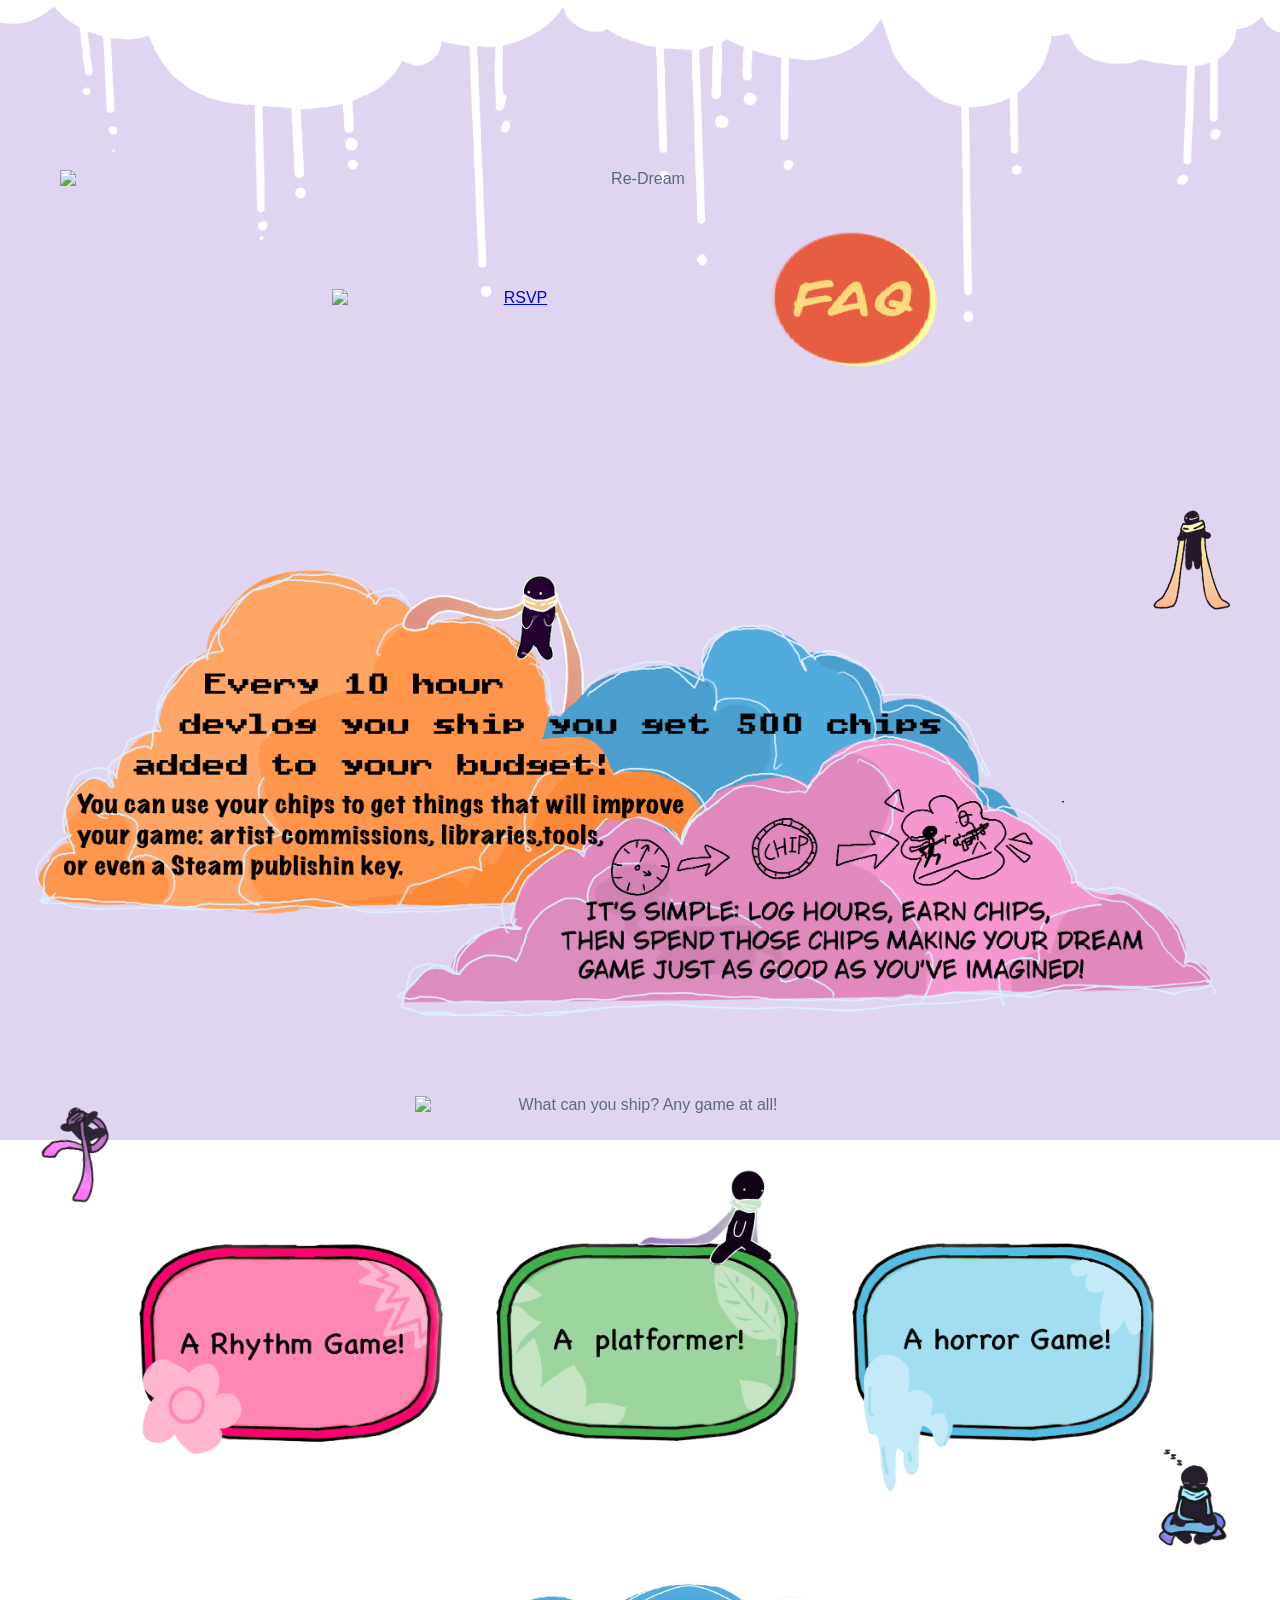
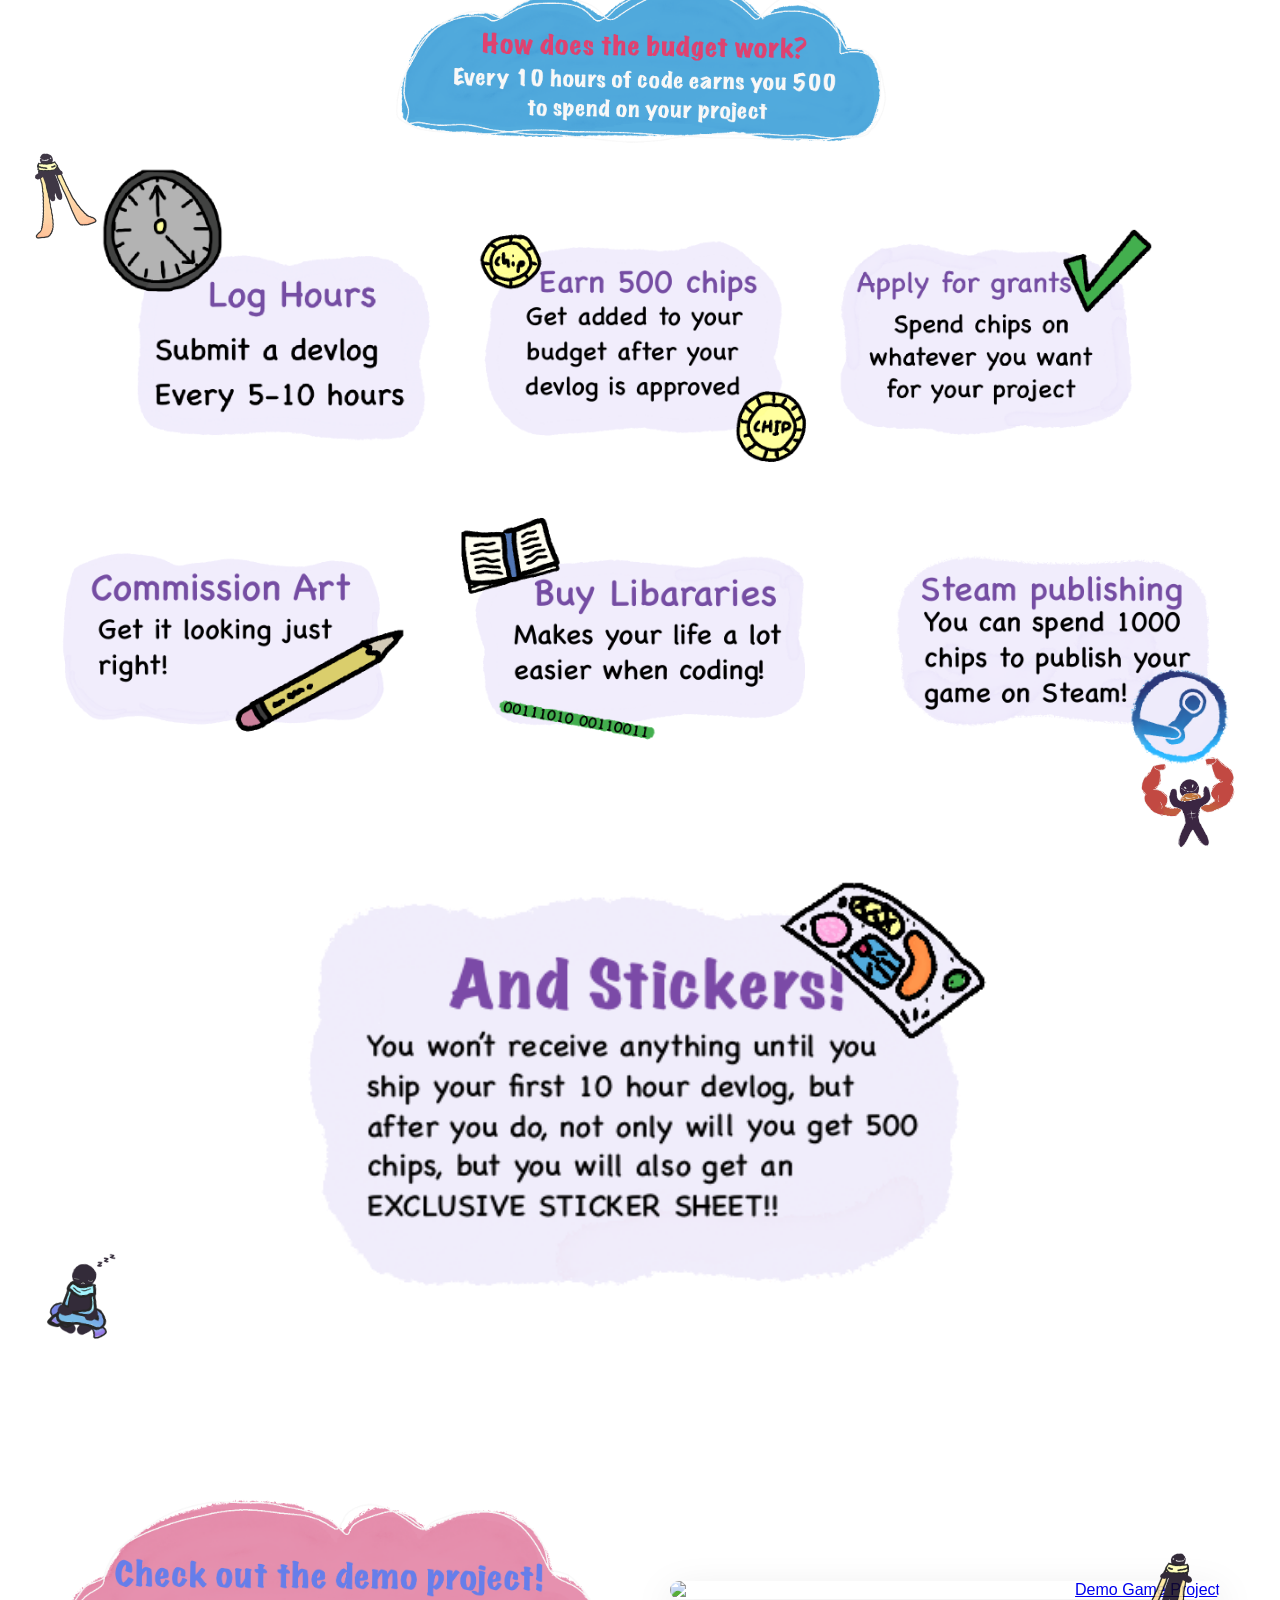
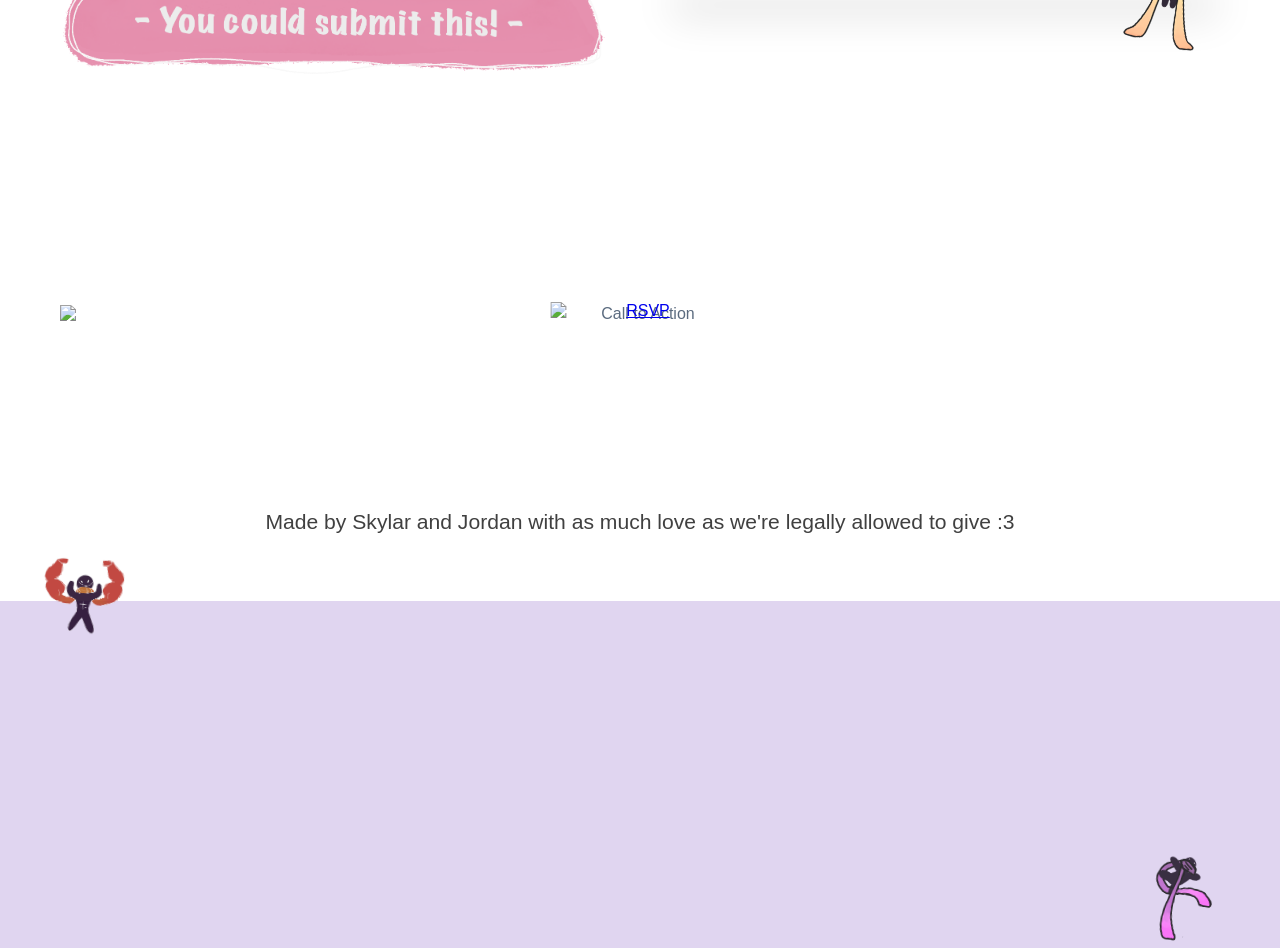
==== commit 80a1b824: "Art fixes" ====
--- a/index.html
+++ b/index.html
@@ -28,6 +28,8 @@
         <img src="bob2.png" alt="" class="bob-decoration bob-2b">
         <img src="bob3.png" alt="" class="bob-decoration bob-3a">
         <img src="bob3.png" alt="" class="bob-decoration bob-3b">
+        <img src="bob4.png" alt="" class="bob-decoration bob-4a">
+        <img src="bob4.png" alt="" class="bob-decoration bob-4b">
 
         <section class="hero">
             <img src="Logo.png" alt="Re-Dream" class="hero-logo reveal">
@@ -38,87 +40,50 @@
         </section>
 
         <section class="about-section reveal">
-            <div class="about-text-card">
-                <p class="about-intro">Every 10 hour devlog you ship you get 500 chips added to your budget!</p>
-                <p>You can use your chips to get things that will improve your game: artist commissions, libraries, tools, or even a Steam publishing key.</p>
-                <p>It's simple: log hours, earn chips, then spend those chips making your dream game just as good as you've imagined!</p>
-            </div>
+            <img src="hourMsg.png" alt="How does the budget work? Every 10 hours of code earns you 500 chips to spend on your project" class="about-message-img">
         </section>
 
         <section class="ship-section">
-            <h2 class="section-title reveal">What can you ship?</h2>
-            <p class="section-subtitle reveal reveal-delay-1">You can ship any game at all!</p>
+            <img src="Ship_message.png" alt="What can you ship? Any game at all!" class="ship-header-img reveal">
             <div class="cards-container reveal reveal-delay-2">
                 <div class="card var-card">
                     <img src="var 1.png" alt="Variety 1" class="var-card-img">
-                    <h3>A Rhythm Game!</h3>
                 </div>
                 <div class="card var-card">
                     <img src="var 4.png" alt="Variety 2" class="var-card-img">
-                    <h3>A Platformer!</h3>
                 </div>
                 <div class="card var-card">
                     <img src="var 3.png" alt="Variety 3" class="var-card-img">
-                    <h3>A surreal horror game!!</h3>
                 </div>
             </div>
         </section>
 
         <section class="chips-section">
-            <h2 class="section-title reveal">How does the budget work?</h2>
-            <p class="section-subtitle reveal reveal-delay-1">Every 10 hours you code earns you <strong>500 chips</strong> to spend on your project.</p>
+            <img src="Budget_message.png" alt="Every 10 hour devlog you ship you get 500 chips added to your budget! You can use your chips to get things that will improve your game: artist commissions, libraries, tools, or even a Steam publishing key. It's simple: log hours, earn chips, then spend those chips making your dream game just as good as you've imagined!" class="budget-header-img reveal">
 
             <div class="chips-flow reveal reveal-delay-2">
-                <div class="chips-step">
-                    <div class="chips-label">Log 10 Hours</div>
-                    <div class="chips-desc">Submit a devlog every 10 hours</div>
-                </div>
+                <img src="Log_10hrs.png" alt="Log 10 Hours - Submit a devlog every 10 hours" class="chips-step-img">
                 <div class="chips-arrow"> </div>
-                <div class="chips-step">
-                    <div class="chips-label">Earn 500 Chips</div>
-                    <div class="chips-desc">Gets added to your budget after your devlog is approved!</div>
-                </div>
+                <img src="Earn_500.png" alt="Earn 500 Chips - Gets added to your budget after your devlog is approved" class="chips-step-img">
                 <div class="chips-arrow"> </div>
-                <div class="chips-step">
-                    <div class="chips-label">Apply for Grants</div>
-                    <div class="chips-desc">Spend chips on whatever you want for your project</div>
-                </div>
+                <img src="Apply_grants.png" alt="Apply for Grants - Spend chips on whatever you want for your project" class="chips-step-img">
             </div>
 
             <div class="grants-grid reveal reveal-delay-3">
-                <div class="grant-item">
-                    <div class="grant-text">
-                        <strong>Commission Art</strong>
-                        <p>Make it look exactly how you imagined</p>
-                    </div>
-                </div>
-                <div class="grant-item">
-                    <div class="grant-text">
-                        <strong>Buy Libraries</strong>
-                        <p>Makes your life a lot easier when coding!</p>
-                    </div>
-                </div>
-                <div class="grant-item steam-item">
-                    <div class="grant-text">
-                        <strong>Steam Publishing</strong>
-                        <p>you can spend 1000 chips to publish your game to Steam!</p>
-                    </div>
-                </div>
+                <img src="commission_art.png" alt="Commission Art - Get it looking just right" class="grant-img">
+                <img src="Buy_libraries.png" alt="Buy Libraries - Makes your life a lot easier when coding" class="grant-img">
+                <img src="Steam_publishing.png" alt="Steam Publishing - You can spend 1000 chips to publish your game on Steam" class="grant-img steam-img">
             </div>
         </section>
 
         <section class="stickers-section reveal">
-            <div class="stickers-card">
-                <h3>Stickers!</h3>
-                <p>You won't receive anything until you ship your first 10 hours devlog, but after you do, not only will you get 500 chips, but you will also get an EXCLUSIVE STICKER SHEET!!</p>
-            </div>
+            <img src="Stickers.png" alt="And Stickers! You won't receive anything until you ship your first 10 hour devlog, but after you do, not only will you get 500 chips, but you will also get an EXCLUSIVE STICKER SHEET!!" class="stickers-img">
         </section>
 
         <section class="demo-section reveal">
             <div class="demo-container">
                 <div class="demo-text">
-                    <h2>Check out the demo project!</h2>
-                    <p>This could be submitted to Re-Dream!!</p>
+                    <img src="demo_message.png" alt="Check out the demo project! You could submit this!" class="demo-message-img">
                 </div>
                 <div class="demo-image">
                     <a href="https://bolb2019.itch.io/just-beats-and-dungeons" target="_blank" rel="noopener noreferrer"><img src="image.png" alt="Demo Game Project"></a>
@@ -135,7 +100,7 @@
     </div>
 
     <footer class="reveal">
-        <p>Made with Love by Skylar and Jordan!</p>
+        <p>Made by Skylar and Jordan with as much love as we're legally allowed to give :3</p>
     </footer>
 
     <script>
--- a/style.css
+++ b/style.css
@@ -22,20 +22,11 @@
 
 /* Header */
 .top-header {
-    position: static;
-    background: url('header.png');
-    background-size: cover;
-    background-position: center bottom 50%;
+    background: url('header.png') center bottom 50% / cover;
     padding: 175px 0;
 }
 
-.header-content {
-    max-width: 1200px;
-    margin: 0 auto;
-    padding: 0 20px;
-}
-
-/* Hero Section */
+/* Hero */
 .hero {
     text-align: center;
     margin-top: -200px;
@@ -46,17 +37,17 @@
     width: min(100%, 1200px);
     height: auto;
     display: block;
-    margin: 0 auto 40px auto;
-}
-
-/* Button Styles */
+    margin: 0 auto 40px;
+}
+
+/* Buttons */
 .button-group {
     display: flex;
-    gap: 20px;
+    gap: 60px;
     justify-content: center;
-    margin: 40px 0;
     flex-wrap: wrap;
     align-items: center;
+    margin: 40px 0;
 }
 
 .img-btn {
@@ -65,9 +56,6 @@
     padding: 0;
     cursor: pointer;
     display: inline-flex;
-    align-items: center;
-    justify-content: center;
-    flex: 0 0 auto;
     transition: transform 0.2s ease, filter 0.2s ease;
 }
 
@@ -77,71 +65,26 @@
     height: auto;
 }
 
-.rsvp-button {
-    width: clamp(170px, 15vw, 340px);
-}
-
-.rsvp-button img {
-    width: 100%;
-}
-
-.rsvp-button:hover {
-    transform: translateY(-5px) scale(1.06);
-    filter: drop-shadow(0 8px 16px rgba(102, 126, 234, 0.5));
-}
-
-.rsvp-button:active {
-    transform: scale(0.97);
-    filter: none;
-}
-
-.faq-button {
-    width: clamp(85px, 7.5vw, 170px);
-}
-
-.faq-button img {
-    width: 100%;
-}
-
-.faq-button:hover {
-    transform: translateY(-5px) scale(1.06);
-    filter: drop-shadow(0 8px 16px rgba(245, 87, 108, 0.5));
-}
-
-.faq-button:active {
-    transform: scale(0.97);
-    filter: none;
-}
+.rsvp-button { width: clamp(372px, 15vw, 340px); }
+.faq-button  { width: clamp(185px, 7.5vw, 170px); }
+
+.rsvp-button:hover { transform: translateY(-5px) scale(1.06); filter: drop-shadow(0 8px 16px rgba(102,126,234,0.5)); }
+.rsvp-button:active { transform: scale(0.97); filter: none; }
+.faq-button:hover  { transform: translateY(-5px) scale(1.06); filter: drop-shadow(0 8px 16px rgba(245,87,108,0.5)); }
+.faq-button:active { transform: scale(0.97); filter: none; }
 
 /* Scroll reveal */
-.reveal {
-    opacity: 0;
-    transform: translateY(30px);
-    transition: opacity 0.6s ease, transform 0.6s ease;
-}
-
-.reveal.visible {
-    opacity: 1;
-    transform: translateY(0);
-}
-
+.reveal { opacity: 0; transform: translateY(30px); transition: opacity 0.6s ease, transform 0.6s ease; }
+.reveal.visible { opacity: 1; transform: translateY(0); }
 .reveal-delay-1 { transition-delay: 0.1s; }
 .reveal-delay-2 { transition-delay: 0.2s; }
 .reveal-delay-3 { transition-delay: 0.3s; }
 
-/* Section base */
+/* Sections */
 section {
     padding: 80px 20px;
     width: min(100%, 1200px);
     margin: 0 auto;
-}
-
-h2 {
-    font-size: 2.5em;
-    text-align: center;
-    margin-bottom: 50px;
-    color: #667eea;
-    font-weight: 900;
 }
 
 p {
@@ -151,80 +94,24 @@
     text-align: center;
 }
 
-/* Decorative Bob characters */
-.bob-decoration {
-    position: absolute;
-    pointer-events: none;
-    z-index: 2;
-}
-
-.bob-1a { top: 360px;  right: 4%;  width: 85px;  transform: rotate(-6deg); opacity: 0.9; }
-.bob-1b { top: 1600px; left: 2%;   width: 70px;  transform: scaleX(-1) rotate(10deg); opacity: 0.8; }
-.bob-1c { top: 3000px; right: 6%;  width: 80px;  transform: rotate(8deg); opacity: 0.85; }
-
-.bob-2a { top: 950px;  left: 3%;   width: 72px;  transform: rotate(5deg); opacity: 0.85; }
-.bob-2b { top: 2200px; right: 5%;  width: 65px;  transform: scaleX(-1) rotate(-8deg); opacity: 0.8; }
-
-.bob-3a { top: 1300px; right: 3%;  width: 95px;  transform: scaleX(-1) rotate(-4deg); opacity: 0.9; }
-.bob-3b { top: 2700px; left: 3%;   width: 85px;  transform: rotate(6deg); opacity: 0.85; }
-
-/* About Section */
-.about-section {
-    max-width: 800px;
-    margin: 0 auto;
-    padding: 60px 30px 20px;
-    text-align: center;
-}
-
-.about-text-card {
-    background: white;
-    border-radius: 30px;
-    padding: 50px;
-    box-shadow: 0 10px 40px rgba(102, 126, 234, 0.15);
-    border: 2px solid rgba(102, 126, 234, 0.2);
-}
-
-.about-text-card p {
-    font-size: 1.25em;
-    line-height: 1.9;
-    color: #5b6b7f;
-    margin-bottom: 18px;
-}
-
-.about-text-card p:last-child {
-    margin-bottom: 0;
-}
-
-.about-text-card strong {
-    color: #667eea;
-    font-weight: 800;
-}
-
-/* Ship Section */
-.ship-section {
-    max-width: 1100px;
-    margin: 0 auto;
-    padding: 60px 30px;
-    text-align: center;
-}
-
-.section-title {
-    font-size: 2.5em;
-    font-weight: 900;
-    color: #667eea;
-    margin-bottom: 10px;
-    text-align: center;
-}
-
-.section-subtitle {
-    font-size: 1.3em;
-    color: #764ba2;
-    font-weight: 700;
-    margin-bottom: 40px;
-    text-align: center;
-}
-
-/* Cards */
+/* Bob decorations */
+.bob-decoration { position: absolute; pointer-events: none; z-index: 2; }
+.bob-1a { top: 360px;  right: 4%; width: 85px; transform: rotate(-6deg);              opacity: 0.9; }
+.bob-1b { top: 1600px; left: 2%;  width: 70px; transform: scaleX(-1) rotate(10deg);   opacity: 0.8; }
+.bob-1c { top: 3000px; right: 6%; width: 80px; transform: rotate(8deg);               opacity: 0.85; }
+.bob-2a { top: 950px;  left: 3%;  width: 72px; transform: rotate(5deg);               opacity: 0.85; }
+.bob-2b { top: 3900px; right: 5%; width: 65px; transform: scaleX(-1) rotate(-8deg);   opacity: 0.8; }
+.bob-3a { top: 1300px; right: 3%; width: 95px; transform: scaleX(-1) rotate(-4deg);   opacity: 0.9; }
+.bob-3b { top: 2700px; left: 3%;  width: 85px; transform: rotate(6deg);               opacity: 0.85; }
+.bob-4a { top: 3600px; left: 3%;  width: 90px; transform: rotate(6deg);               opacity: 0.85; }
+.bob-4b { top: 2200px; right: 3%; width: 105px; transform: rotate(-4deg);              opacity: 0.85; }
+
+/* About */
+.about-section { width: min(100%, 1400px); max-width: 1400px; padding: 60px 30px 20px; text-align: center; }
+
+/* Ship */
+.ship-section { max-width: 1100px; padding: 60px 30px; text-align: center; }
+
 .cards-container {
     display: grid;
     grid-template-columns: repeat(auto-fit, minmax(250px, 1fr));
@@ -232,400 +119,139 @@
     margin-top: 50px;
 }
 
-.card {
-    background: white;
-    border-radius: 30px;
-    padding: 30px;
-    text-align: center;
-    box-shadow: 0 8px 20px rgba(0, 0, 0, 0.1);
-    transition: all 0.3s ease;
-    border: 3px solid transparent;
-}
-
-.card:hover {
-    transform: translateY(-10px);
-    box-shadow: 0 15px 40px rgba(0, 0, 0, 0.15);
-}
-
-/* Chips Section */
-.chips-section {
-    max-width: 1000px;
-    margin: 0 auto;
-    padding: 60px 30px;
-    text-align: center;
-}
-
-.chips-section .section-subtitle strong {
-    color: #f5576c;
-}
-
-.chips-flow {
-    display: flex;
-    align-items: center;
-    justify-content: center;
-    gap: 10px;
-    margin: 50px 0;
-    flex-wrap: wrap;
-}
-
-.chips-step {
-    background: white;
-    border-radius: 24px;
-    padding: 30px 28px;
-    box-shadow: 0 8px 24px rgba(0,0,0,0.1);
-    border: 2px solid rgba(102, 126, 234, 0.25);
-    min-width: 180px;
-    flex: 1;
-    max-width: 220px;
-    transition: transform 0.3s ease, box-shadow 0.3s ease;
-}
-
-.chips-step:hover {
-    transform: translateY(-6px);
-    box-shadow: 0 14px 36px rgba(102, 126, 234, 0.2);
-}
-
-.chips-label {
-    font-size: 1.1em;
-    font-weight: 900;
-    color: #667eea;
-    margin-bottom: 8px;
-}
-
-.chips-desc {
-    font-size: 0.9em;
-    color: #7a8694;
-    line-height: 1.5;
-}
-
-.chips-arrow {
-    font-size: 2em;
-    color: #667eea;
-    font-weight: 900;
-    opacity: 0.5;
-    padding: 0 4px;
-}
-
-/* Grants Grid */
-.grants-grid {
-    display: grid;
-    grid-template-columns: repeat(auto-fit, minmax(240px, 1fr));
-    gap: 20px;
-    margin-top: 20px;
-}
-
-.grant-item {
-    display: flex;
-    align-items: flex-start;
-    gap: 18px;
-    background: white;
-    border-radius: 20px;
-    padding: 24px 28px;
-    box-shadow: 0 6px 20px rgba(0,0,0,0.08);
-    border-left: 5px solid #667eea;
-    text-align: left;
-    transition: transform 0.3s ease;
-}
-
-.grant-item:hover {
-    transform: translateY(-4px);
-}
-
-.grant-item.steam-item {
-    border-left-color: #f5576c;
-    background: #fdf0f8;
-}
-
-.grant-text strong {
-    display: block;
-    font-size: 1.1em;
-    color: #5b6b7f;
-    font-weight: 800;
-    margin-bottom: 4px;
-}
-
-.grant-text p {
-    font-size: 0.9em;
-    color: #7a8694;
-    margin: 0;
-    text-align: left;
-    line-height: 1.5;
-}
-
-/* Stickers Section */
-.stickers-section {
-    max-width: 700px;
-    margin: 0 auto 60px;
-    padding: 0 30px;
-    text-align: center;
-}
-
-.stickers-card {
-    background: #f0edfb;
-    border: 3px dashed rgba(102, 126, 234, 0.4);
-    border-radius: 30px;
-    padding: 50px;
-}
-
-.stickers-card h3 {
-    font-size: 1.8em;
-    font-weight: 900;
-    color: #667eea;
-    margin-bottom: 16px;
-}
-
-.stickers-card p {
-    font-size: 1.15em;
-    color: #5b6b7f;
-    line-height: 1.8;
-    margin: 0;
-    text-align: center;
-}
-
-/* Demo Section */
-.demo-section {
-    padding: 80px 20px;
-    margin: 60px auto;
-    max-width: 1200px;
-}
-
-.demo-container {
-    display: flex;
-    align-items: center;
-    gap: 60px;
-    justify-content: space-between;
-}
-
-.demo-text {
-    flex: 1;
-    min-width: 300px;
-}
-
-.demo-text h2 {
-    font-size: 2.2em;
-    font-weight: 900;
-    color: #667eea;
-    margin-bottom: 20px;
-    text-align: left;
-}
-
-.demo-text p {
-    font-size: 1.1em;
-    color: #5b6b7f;
-    text-align: left;
-    margin: 0;
-    line-height: 1.6;
-}
-
-.demo-image {
-    flex: 1;
-    min-width: 300px;
-    text-align: right;
-}
-
-.demo-image img {
-    max-width: 100%;
-    height: auto;
-    display: block;
-    border-radius: 20px;
-    box-shadow: 0 15px 40px rgba(0, 0, 0, 0.15);
-    transition: transform 0.3s ease;
-}
-
-.demo-image img:hover {
-    transform: translateY(-10px);
-    filter: drop-shadow(0 8px 16px rgba(245, 87, 108, 0.5));
-}
-
-/* CTA */
-.cta {
-    color: white;
-    text-align: center;
-    align-self: center;
-    margin: 60px auto;
-    max-width: 1200px;
-    display: flex;
-    justify-content: center;
-}
-
-.cta-wrapper {
-    position: relative;
-    display: inline-block;
-    width: min(100%, 1200px);
-    margin: 0 auto;
-}
-
-.cta-image {
-    width: min(100%, 1200px);
-    height: auto;
-    display: block;
-    margin: 0 auto;
-}
-
-.cta-rsvp-button {
-    position: absolute;
-    bottom: 17%;
-    left: 50%;
-    transform: translateX(-50%);
-    width: clamp(140px, 14vw, 320px);
-    z-index: 2;
-}
-
-.cta-rsvp-button img {
-    width: 100%;
-}
-
-.cta-rsvp-button:hover {
-    transform: translateX(-50%) translateY(-5px) scale(1.06);
-    filter: drop-shadow(0 8px 16px rgba(102, 126, 234, 0.5));
-}
-
-.cta-rsvp-button:active {
-    transform: translateX(-50%) scale(0.97);
-    filter: none;
-}
-
-/* Footer */
-footer {
-    text-align: center;
-    padding: 40px 20px;
-    color: #404040;
-    font-size: 1.2em;
-}
-
-/* Responsive */
-@media (max-width: 768px) {
-    h2 {
-        font-size: 2em;
-    }
-
-    .button-group {
-        flex-direction: column;
-        align-items: center;
-    }
-
-    .about-text-card {
-        padding: 35px 28px;
-    }
-
-    .chips-flow {
-        flex-direction: column;
-        align-items: center;
-    }
-
-    .chips-arrow {
-        transform: rotate(90deg);
-        padding: 4px 0;
-    }
-
-    .chips-step {
-        max-width: 100%;
-        width: 100%;
-    }
-
-    .stickers-card {
-        padding: 35px 28px;
-    }
-
-    .section-title {
-        font-size: 2em;
-    }
-
-    .demo-container {
-        flex-direction: column;
-        align-items: center;
-        text-align: center;
-    }
-
-    .demo-text {
-        margin-bottom: 40px;
-    }
-
-    .demo-text h2 {
-        font-size: 2em;
-    }
-
-    .demo-image img {
-        max-width: 100%;
-        height: auto;
-    }
-}
-
-@media (min-width: 1800px) {
-    .hero-logo,
-    section,
-    .cta-image,
-    .cta-wrapper {
-        width: min(72vw, 1500px);
-    }
-
-    .about-section {
-        max-width: 980px;
-    }
-
-    .ship-section {
-        max-width: 1360px;
-    }
-
-    .chips-section {
-        max-width: 1240px;
-    }
-
-    .stickers-section {
-        max-width: 860px;
-    }
-
-    .rsvp-button {
-        width: clamp(220px, 12vw, 420px);
-    }
-
-    .faq-button {
-        width: clamp(110px, 6vw, 210px);
-    }
-
-    .cta-rsvp-button {
-        width: clamp(180px, 11vw, 380px);
-    }
-}
-
-/* Var cards (ship section) */
 .var-card {
-    background: transparent;
-    border: none;
-    box-shadow: none;
-    padding: 0;
     position: relative;
     display: flex;
     flex-direction: column;
     align-items: center;
     justify-content: center;
-}
-
-.var-card:hover {
-    transform: translateY(-10px);
-    box-shadow: none;
-}
-
-.var-card-img {
-    width: 100%;
-    height: auto;
-    display: block;
-    border-radius: 0;
-    mix-blend-mode: multiply;
-}
+    transition: transform 0.3s ease;
+}
+.var-card:hover { transform: translateY(-10px); }
+
+.var-card-img { width: 100%; height: auto; display: block; mix-blend-mode: multiply; }
 
 .var-card h3 {
     position: absolute;
-    top: 50%;
-    left: 50%;
+    top: 50%; left: 50%;
     transform: translate(-50%, -50%);
     width: 60%;
     text-align: center;
     font-size: 1.25em;
     font-weight: 900;
     color: #3d2c5e;
-    margin: 0;
     text-shadow: 0 1px 3px rgba(255,255,255,0.6);
     pointer-events: none;
     line-height: 1.3;
 }
+
+/* Chips / Budget */
+.chips-section { width: min(100%, 1300px); max-width: 1300px; padding: 20px 15px; text-align: center; }
+
+.chips-flow {
+    display: flex;
+    align-items: center;
+    justify-content: center;
+    gap: 0px;
+    margin: 20px 0 4px;
+    flex-wrap: wrap;
+}
+
+.chips-step-img {
+    width: 100%;
+    max-width: 380px;
+    height: auto;
+    display: block;
+    flex: 1;
+    transition: transform 0.3s ease;
+}
+.chips-step-img:hover { transform: translateY(-6px); }
+
+.chips-arrow { font-size: 2em; color: #667eea; opacity: 0.5; padding: 0; margin: 0 -15px; }
+
+.grants-grid {
+    display: grid;
+    grid-template-columns: repeat(auto-fit, minmax(280px, 1fr));
+    gap: 5px;
+    margin-top: -8px;
+    align-items: start;
+}
+
+.grant-img {
+    width: 100%;
+    max-width: 372px;
+    height: auto;
+    display: block;
+    margin: 0 auto;
+    transition: transform 0.3s ease;
+}
+.grant-img:hover { transform: translateY(-4px); }
+
+/* Stickers */
+.stickers-section { max-width: 1700px; margin: 0 auto 60px; padding: 0 30px; text-align: center; }
+
+.stickers-img { width: 100%; max-width: 750px; height: auto; display: block; margin: 0 auto; }
+
+/* Demo */
+.demo-section { padding: 80px 20px; margin: 60px auto; max-width: 1200px; }
+
+.demo-container { display: flex; align-items: center; gap: 60px; justify-content: space-between; }
+
+.demo-text  { flex: 1; min-width: 300px; }
+.demo-image { flex: 1; min-width: 300px; text-align: right; }
+
+.demo-image img {
+    max-width: 100%;
+    height: auto;
+    display: block;
+    border-radius: 20px;
+    box-shadow: 0 15px 40px rgba(0,0,0,0.15);
+    transition: transform 0.3s ease;
+}
+.demo-image img:hover { transform: translateY(-10px); filter: drop-shadow(0 8px 16px rgba(245,87,108,0.5)); }
+
+/* CTA */
+.cta { text-align: center; margin: 60px auto; max-width: 1200px; display: flex; justify-content: center; }
+
+.cta-wrapper { position: relative; display: inline-block; width: min(100%, 1200px); }
+
+.cta-image { width: 100%; height: auto; display: block; }
+
+.cta-rsvp-button {
+    position: absolute;
+    bottom: 17%; left: 50%;
+    transform: translateX(-50%);
+    width: clamp(140px, 14vw, 320px);
+    z-index: 2;
+}
+.cta-rsvp-button img { width: 100%; }
+.cta-rsvp-button:hover  { transform: translateX(-50%) translateY(-5px) scale(1.06); filter: drop-shadow(0 8px 16px rgba(102,126,234,0.5)); }
+.cta-rsvp-button:active { transform: translateX(-50%) scale(0.97); filter: none; }
+
+/* Footer */
+footer { text-align: center; padding: 40px 20px; color: #404040; font-size: 1.2em; }
+
+/* Image replacements — change max-width to resize */
+.about-message-img  { width: 100%; max-width: 1400px; height: auto; display: block; margin: 0 auto; }
+.ship-header-img    { width: 100%; max-width: 450px; height: auto; display: block; margin: 0 auto 30px; }
+.budget-header-img  { width: 100%; max-width: 500px; height: auto; display: block; margin: 0 auto 10px; }
+.demo-message-img   { width: 100%; max-width: 625px; height: auto; display: block; }
+
+/* Mobile */
+@media (max-width: 768px) {
+    .button-group { flex-direction: column; align-items: center; }
+
+    .chips-flow { flex-direction: column; align-items: center; }
+    .chips-arrow { transform: rotate(90deg); }
+    .chips-step-img { max-width: 280px; width: 100%; }
+
+    .grants-grid { grid-template-columns: 1fr; max-width: 320px; margin: 20px auto 0; }
+
+    .stickers-img { max-width: 100%; }
+
+    .demo-container { flex-direction: column; align-items: center; }
+    .demo-text { margin-bottom: 40px; }
+    .demo-message-img { margin: 0 auto; }
+
+    .about-message-img, .ship-header-img, .budget-header-img, .demo-message-img { max-width: 100% !important; }
+}
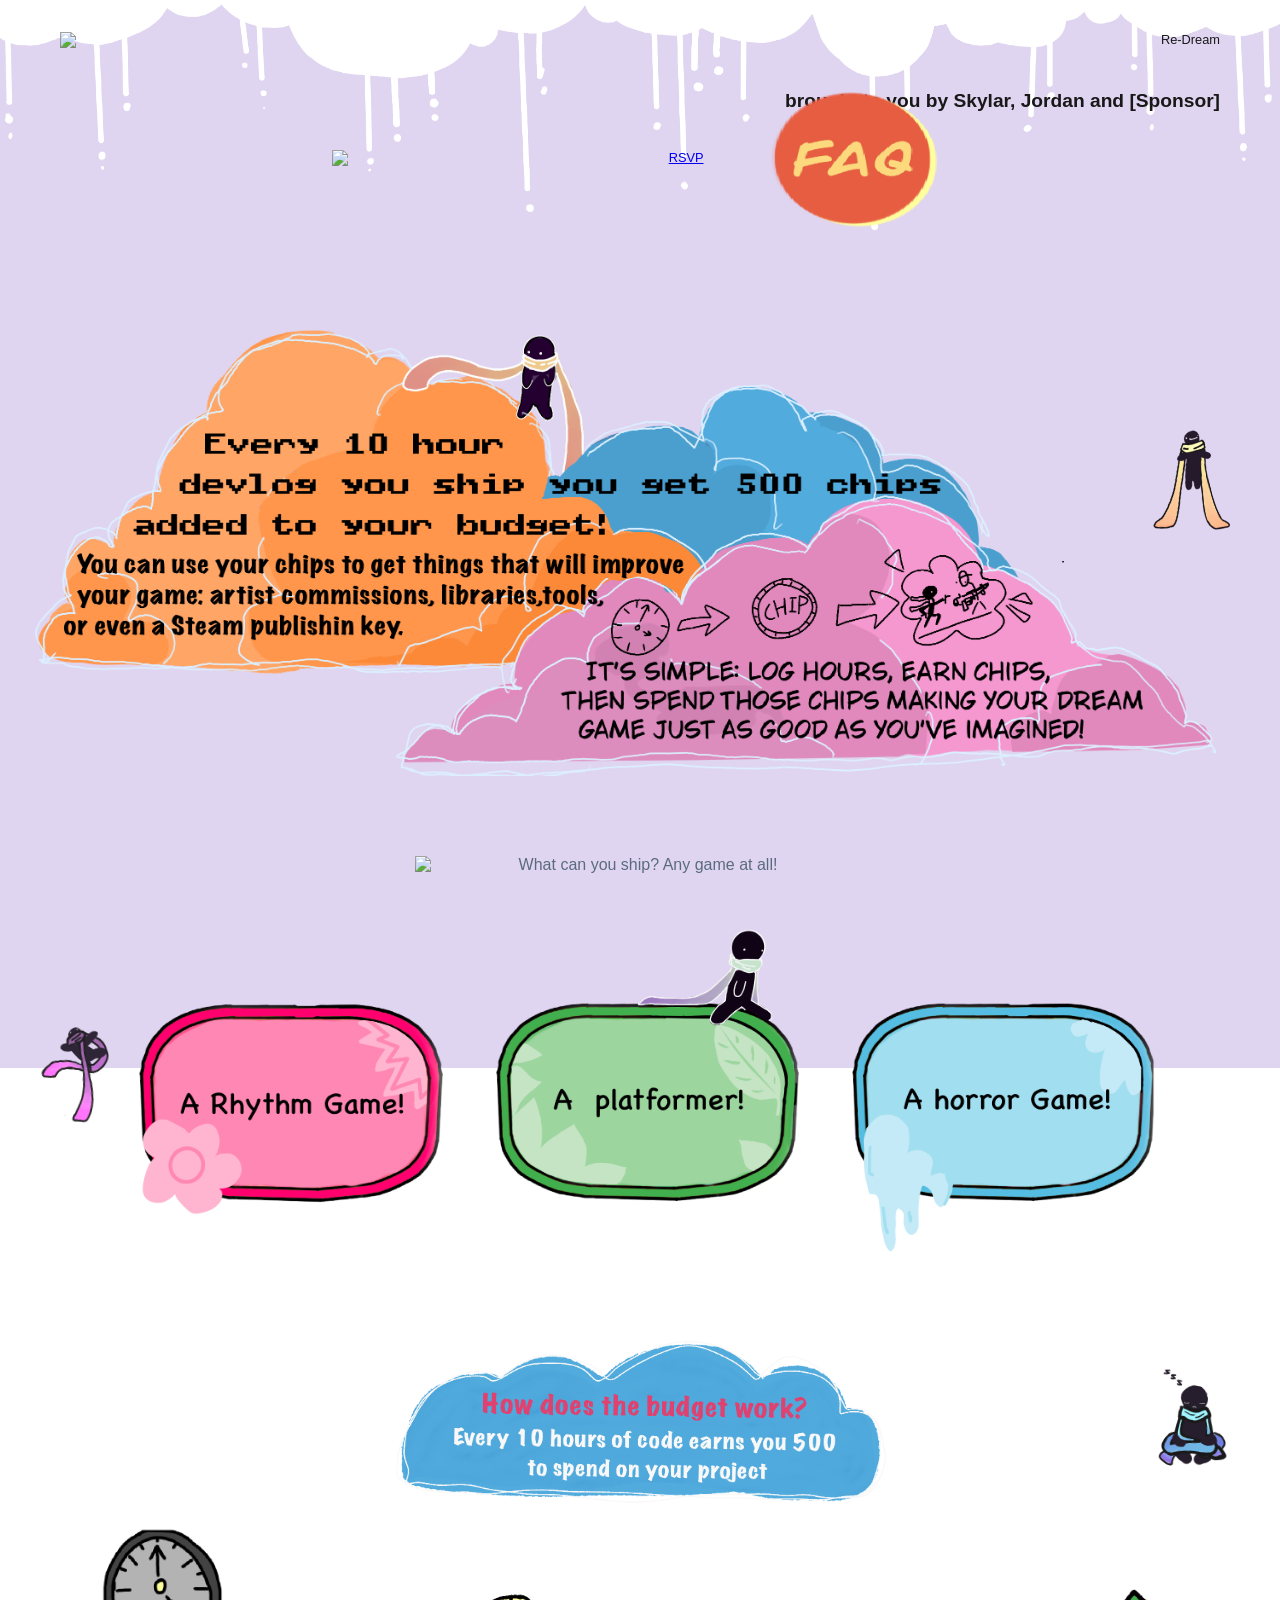
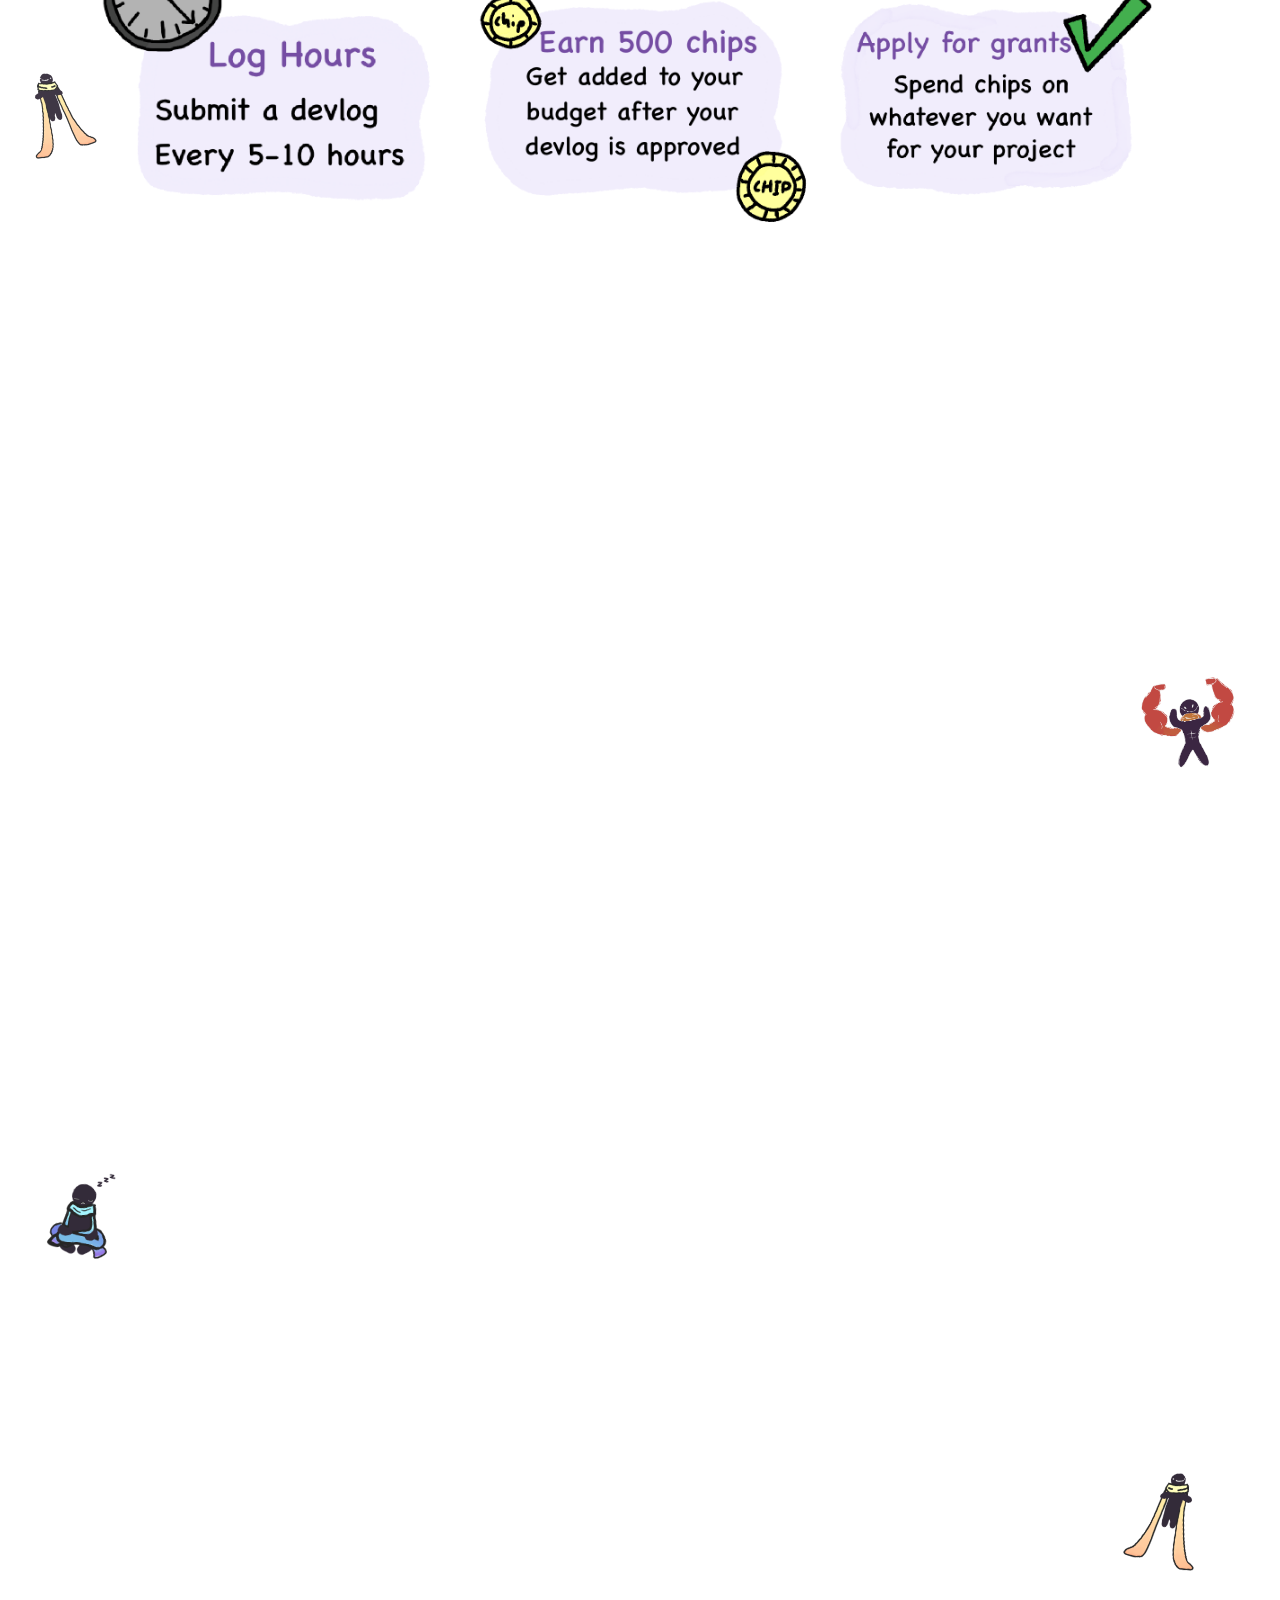
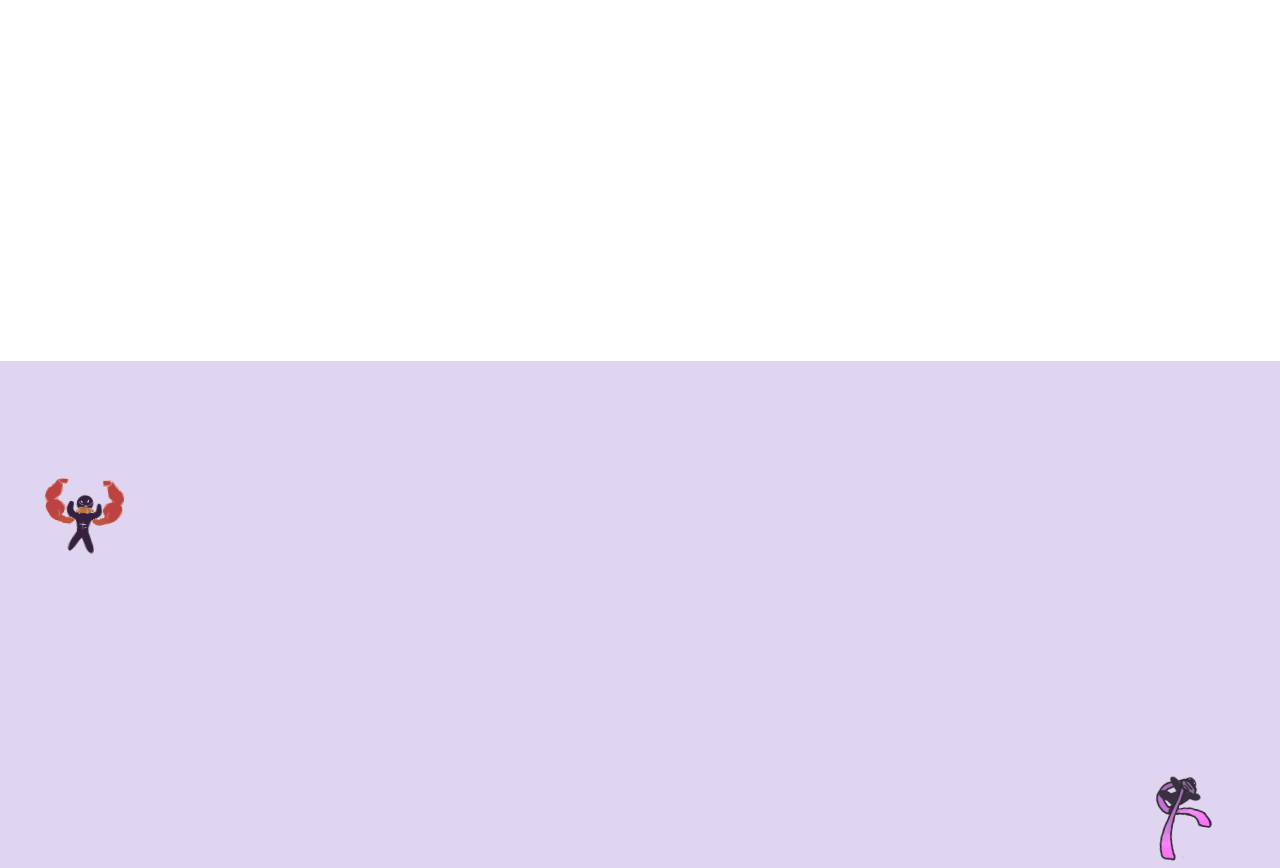
==== commit 5cf4f75d: "Reformatting and message for sponsor" ====
--- a/index.html
+++ b/index.html
@@ -32,6 +32,7 @@
         <img src="bob4.png" alt="" class="bob-decoration bob-4b">
 
         <section class="hero">
+            <h2 class="hero-subtitle reveal reveal-delay-1">brought to you by Skylar, Jordan and [Sponsor]</h2>
             <img src="Logo.png" alt="Re-Dream" class="hero-logo reveal">
             <div class="button-group reveal reveal-delay-2">
                 <a href="https://rsvp.soon.it/re-dream" class="img-btn rsvp-button" target="_blank" rel="noopener noreferrer"><img src="RSVP.png" alt="RSVP"></a>
--- a/style.css
+++ b/style.css
@@ -23,14 +23,17 @@
 /* Header */
 .top-header {
     background: url('header.png') center bottom 50% / cover;
-    padding: 175px 0;
+    padding: 125px 0;
 }
 
 /* Hero */
 .hero {
-    text-align: center;
-    margin-top: -200px;
+    text-align: right;
+    margin-top: -180px;
+    margin-bottom: -100px;
     padding: 20px 20px 60px;
+    color: #181818; 
+    font-size: 0.8em;
 }
 
 .hero-logo {
@@ -38,6 +41,7 @@
     height: auto;
     display: block;
     margin: 0 auto 40px;
+    margin-top: -80px;
 }
 
 /* Buttons */
@@ -96,15 +100,15 @@
 
 /* Bob decorations */
 .bob-decoration { position: absolute; pointer-events: none; z-index: 2; }
-.bob-1a { top: 360px;  right: 4%; width: 85px; transform: rotate(-6deg);              opacity: 0.9; }
-.bob-1b { top: 1600px; left: 2%;  width: 70px; transform: scaleX(-1) rotate(10deg);   opacity: 0.8; }
-.bob-1c { top: 3000px; right: 6%; width: 80px; transform: rotate(8deg);               opacity: 0.85; }
-.bob-2a { top: 950px;  left: 3%;  width: 72px; transform: rotate(5deg);               opacity: 0.85; }
-.bob-2b { top: 3900px; right: 5%; width: 65px; transform: scaleX(-1) rotate(-8deg);   opacity: 0.8; }
-.bob-3a { top: 1300px; right: 3%; width: 95px; transform: scaleX(-1) rotate(-4deg);   opacity: 0.9; }
-.bob-3b { top: 2700px; left: 3%;  width: 85px; transform: rotate(6deg);               opacity: 0.85; }
-.bob-4a { top: 3600px; left: 3%;  width: 90px; transform: rotate(6deg);               opacity: 0.85; }
-.bob-4b { top: 2200px; right: 3%; width: 105px; transform: rotate(-4deg);              opacity: 0.85; }
+.bob-1a { top: 360px;  right: 4%; width: 85px; transform: rotate(-6deg); opacity: 0.9; }
+.bob-1b { top: 1600px; left: 2%; width: 70px; transform: scaleX(-1) rotate(10deg); opacity: 0.8; }
+.bob-1c { top: 3000px; right: 6%; width: 80px; transform: rotate(8deg); opacity: 0.85; }
+.bob-2a { top: 950px;  left: 3%; width: 72px; transform: rotate(5deg); opacity: 0.85; }
+.bob-2b { top: 3900px; right: 5%; width: 65px; transform: scaleX(-1) rotate(-8deg); opacity: 0.8; }
+.bob-3a { top: 1300px; right: 3%; width: 95px; transform: scaleX(-1) rotate(-4deg); opacity: 0.9; }
+.bob-3b { top: 2700px; left: 3%; width: 85px; transform: rotate(6deg); opacity: 0.85; }
+.bob-4a { top: 3600px; left: 3%; width: 90px; transform: rotate(6deg); opacity: 0.85; }
+.bob-4b { top: 2200px; right: 3%; width: 105px; transform: rotate(-4deg); opacity: 0.85; }
 
 /* About */
 .about-section { width: min(100%, 1400px); max-width: 1400px; padding: 60px 30px 20px; text-align: center; }
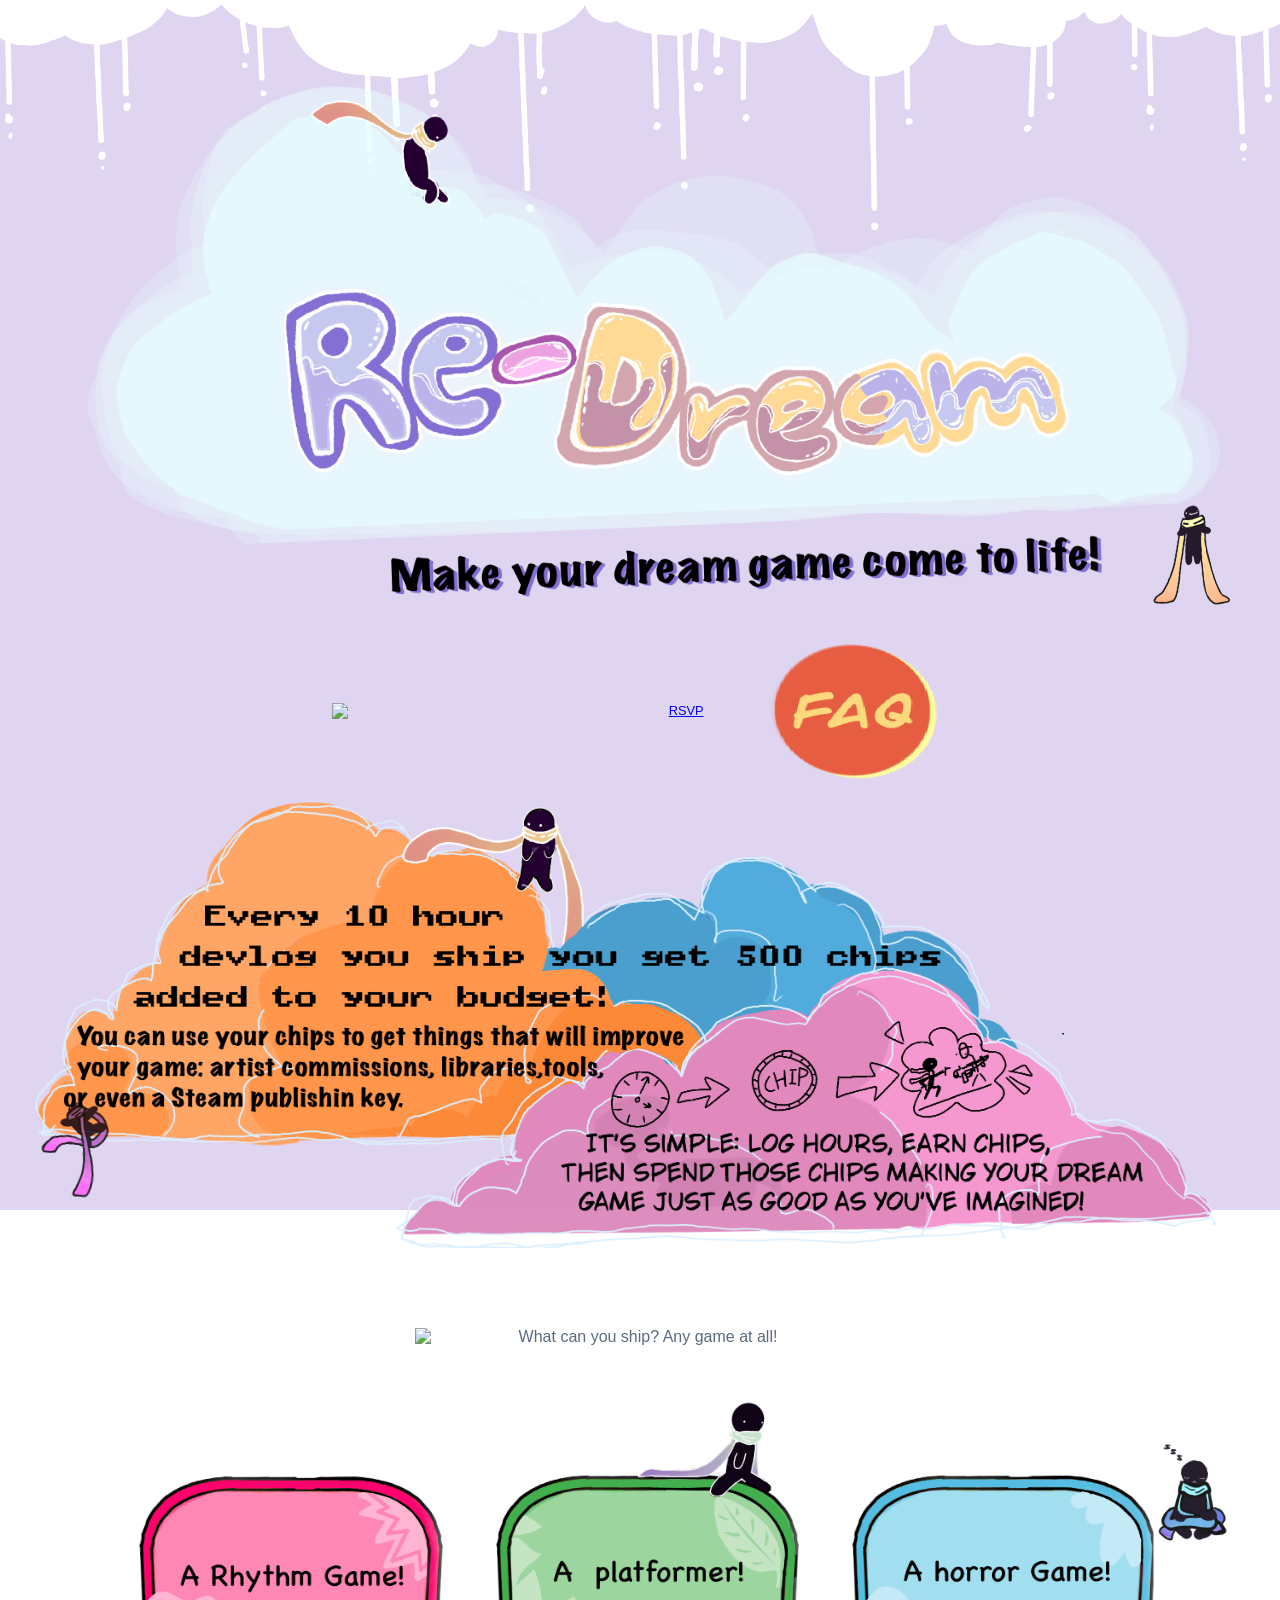
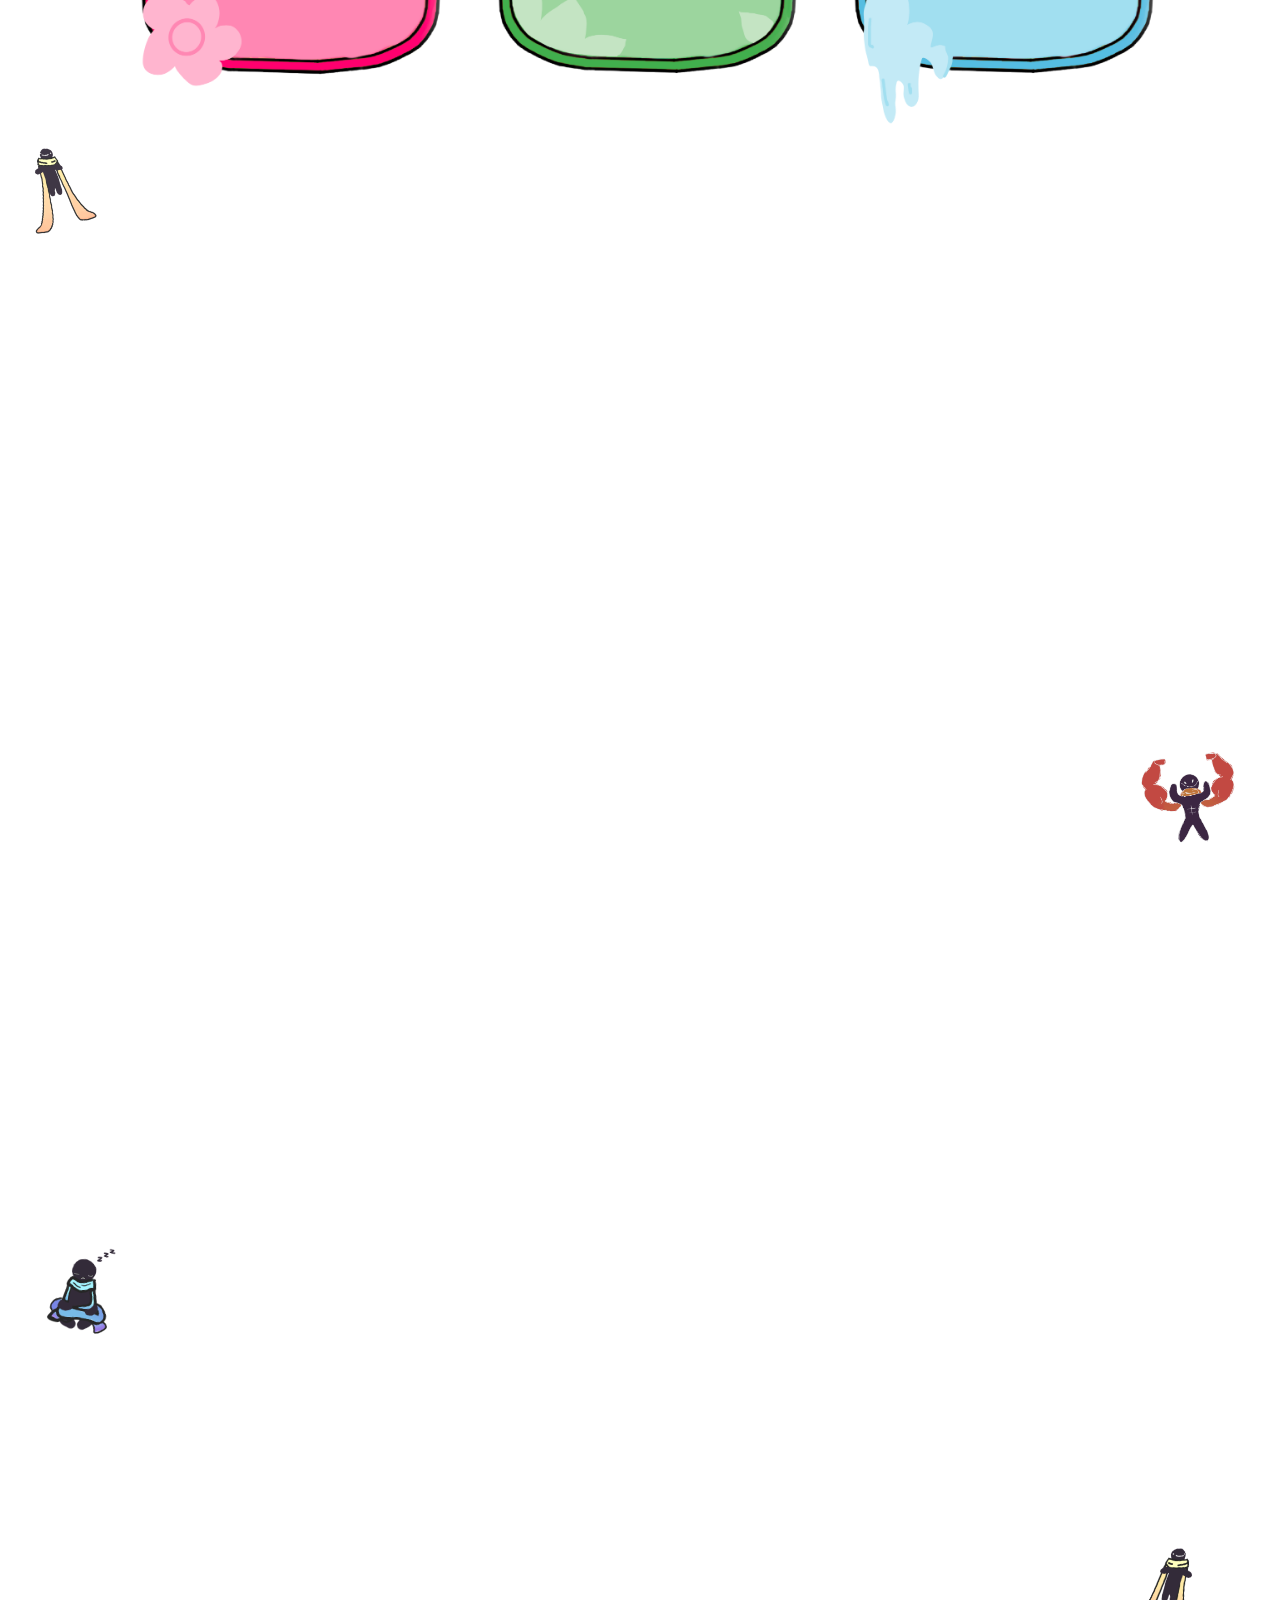
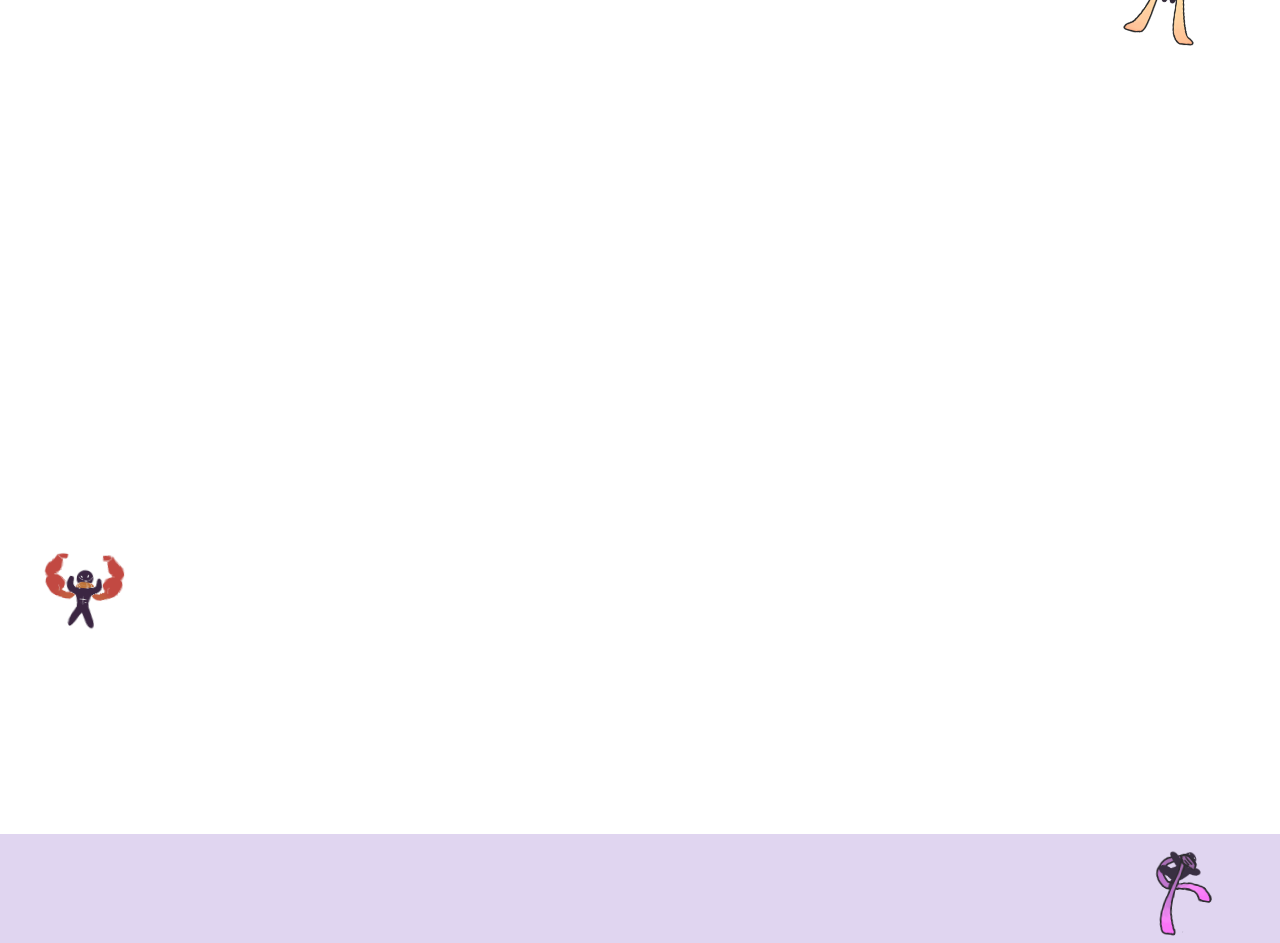
==== commit 3d2d54a7: "Final changes" ====
--- a/index.html
+++ b/index.html
@@ -1,6 +1,7 @@
 <!DOCTYPE html>
 <html lang="en">
 <head>
+    <link rel="icon" type="image/png" href="bob2.png">
     <meta charset="UTF-8">
     <meta name="viewport" content="width=device-width, initial-scale=1.0, user-scalable=no, maximum-scale=1, minimum-scale=1">
     <title>Re-Dream</title>
@@ -32,7 +33,7 @@
         <img src="bob4.png" alt="" class="bob-decoration bob-4b">
 
         <section class="hero">
-            <h2 class="hero-subtitle reveal reveal-delay-1">brought to you by Skylar, Jordan and [Sponsor]</h2>
+            <!-- <img src="sponsor_text.png" alt="Sponsors" class="sponsors-img"> -->
             <img src="Logo.png" alt="Re-Dream" class="hero-logo reveal">
             <div class="button-group reveal reveal-delay-2">
                 <a href="https://rsvp.soon.it/re-dream" class="img-btn rsvp-button" target="_blank" rel="noopener noreferrer"><img src="RSVP.png" alt="RSVP"></a>
--- a/style.css
+++ b/style.css
@@ -26,10 +26,18 @@
     padding: 125px 0;
 }
 
+.sponsors-img{
+    width: min(100%, 550px);
+    height: auto;
+    display: block;
+    margin: 0 auto 0px;
+    margin-left: 640px;
+}
+
 /* Hero */
 .hero {
     text-align: right;
-    margin-top: -180px;
+    margin-top: -105px;
     margin-bottom: -100px;
     padding: 20px 20px 60px;
     color: #181818; 
@@ -51,7 +59,7 @@
     justify-content: center;
     flex-wrap: wrap;
     align-items: center;
-    margin: 40px 0;
+    margin: -40px 0;
 }
 
 .img-btn {
@@ -69,8 +77,15 @@
     height: auto;
 }
 
-.rsvp-button { width: clamp(372px, 15vw, 340px); }
-.faq-button  { width: clamp(185px, 7.5vw, 170px); }
+.rsvp-button { 
+    width: clamp(372px, 15vw, 340px);
+    margin-top: -40px;
+}
+
+.faq-button  { 
+    width: clamp(185px, 7.5vw, 170px);
+    margin-top: -40px;
+}
 
 .rsvp-button:hover { transform: translateY(-5px) scale(1.06); filter: drop-shadow(0 8px 16px rgba(102,126,234,0.5)); }
 .rsvp-button:active { transform: scale(0.97); filter: none; }
